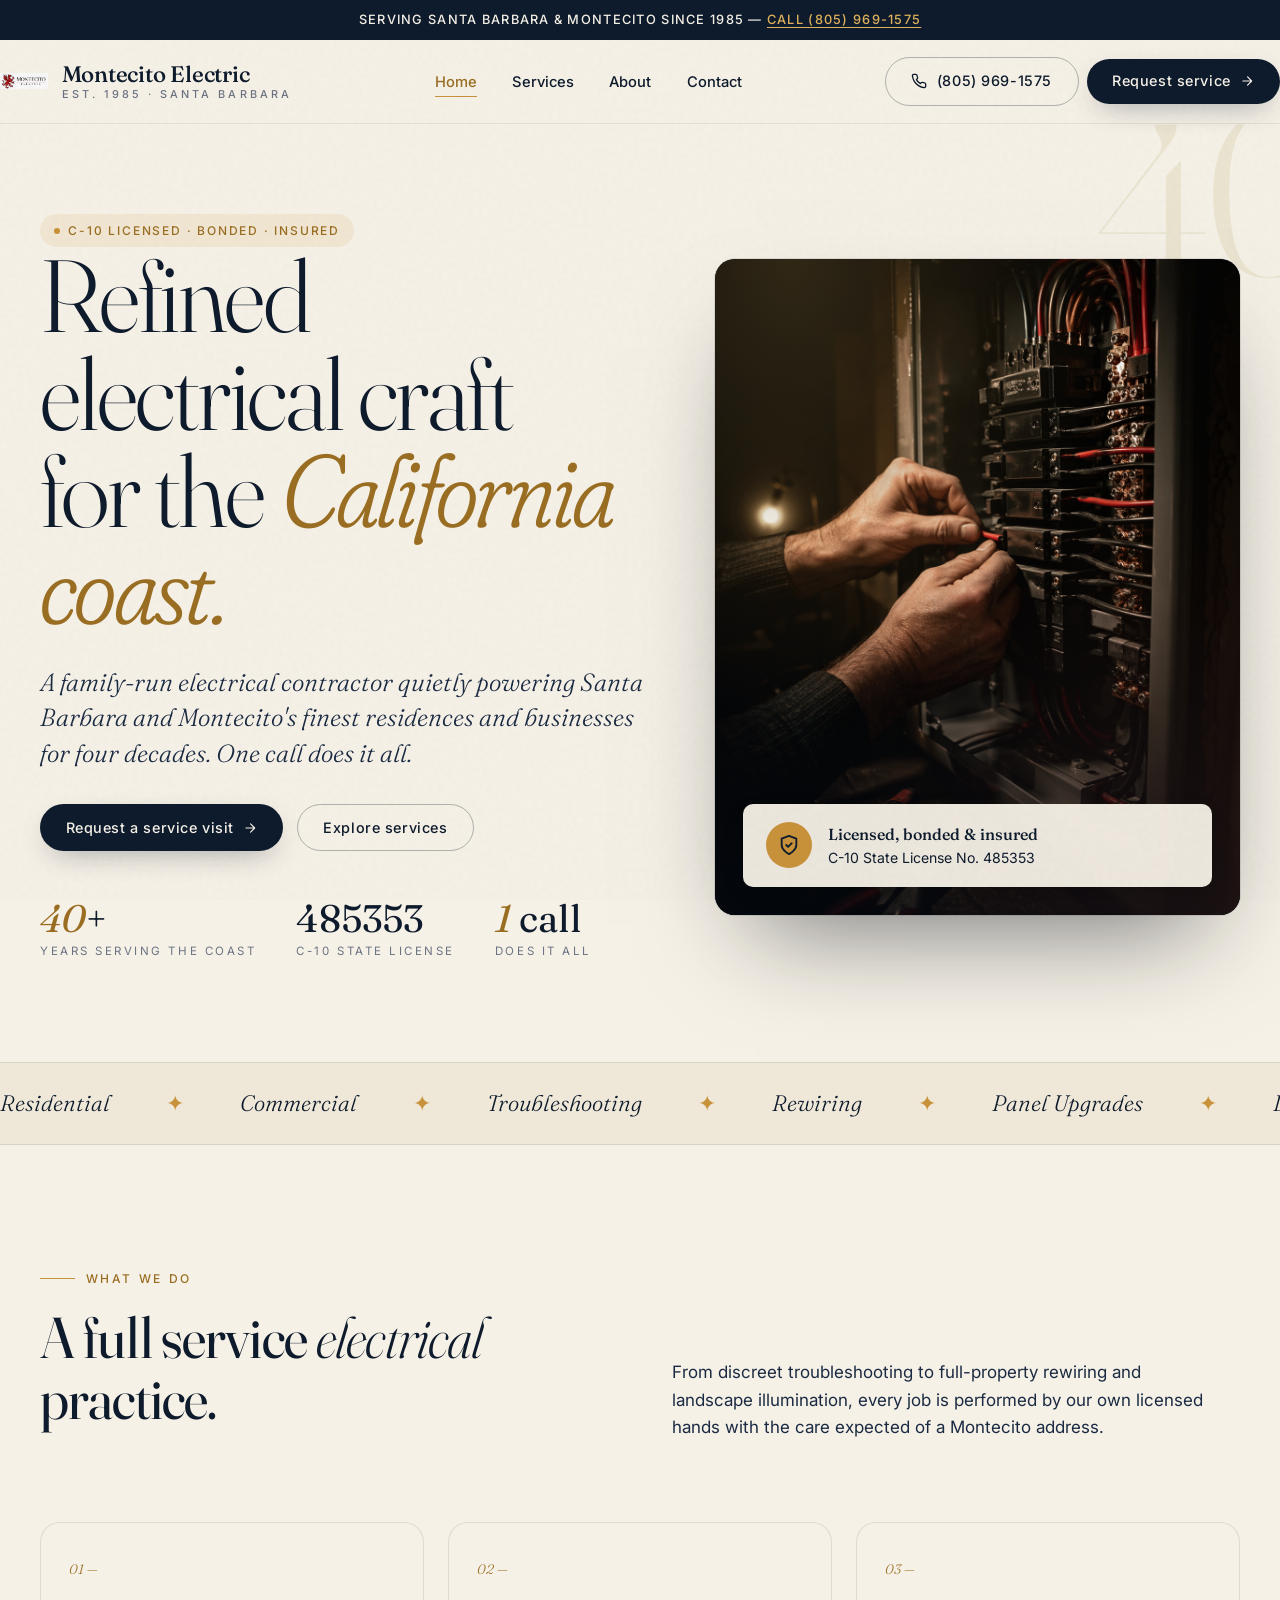
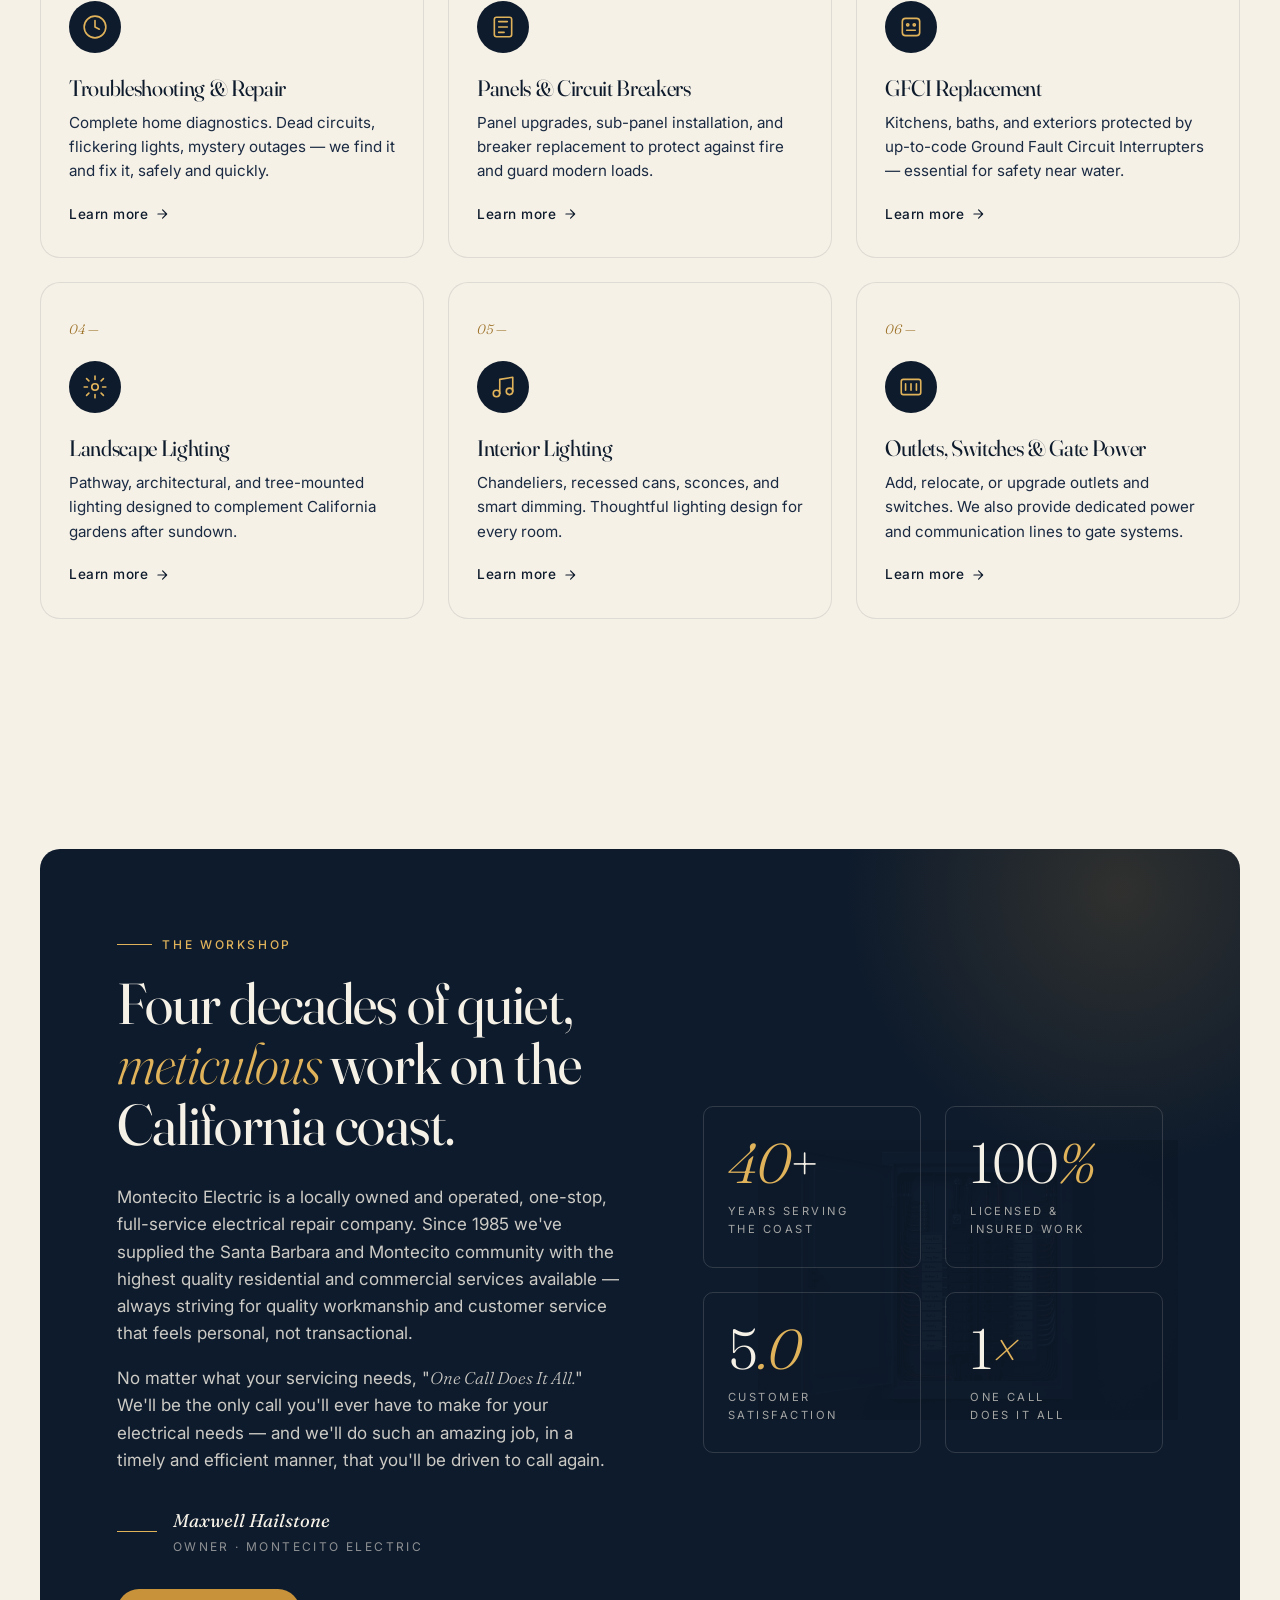
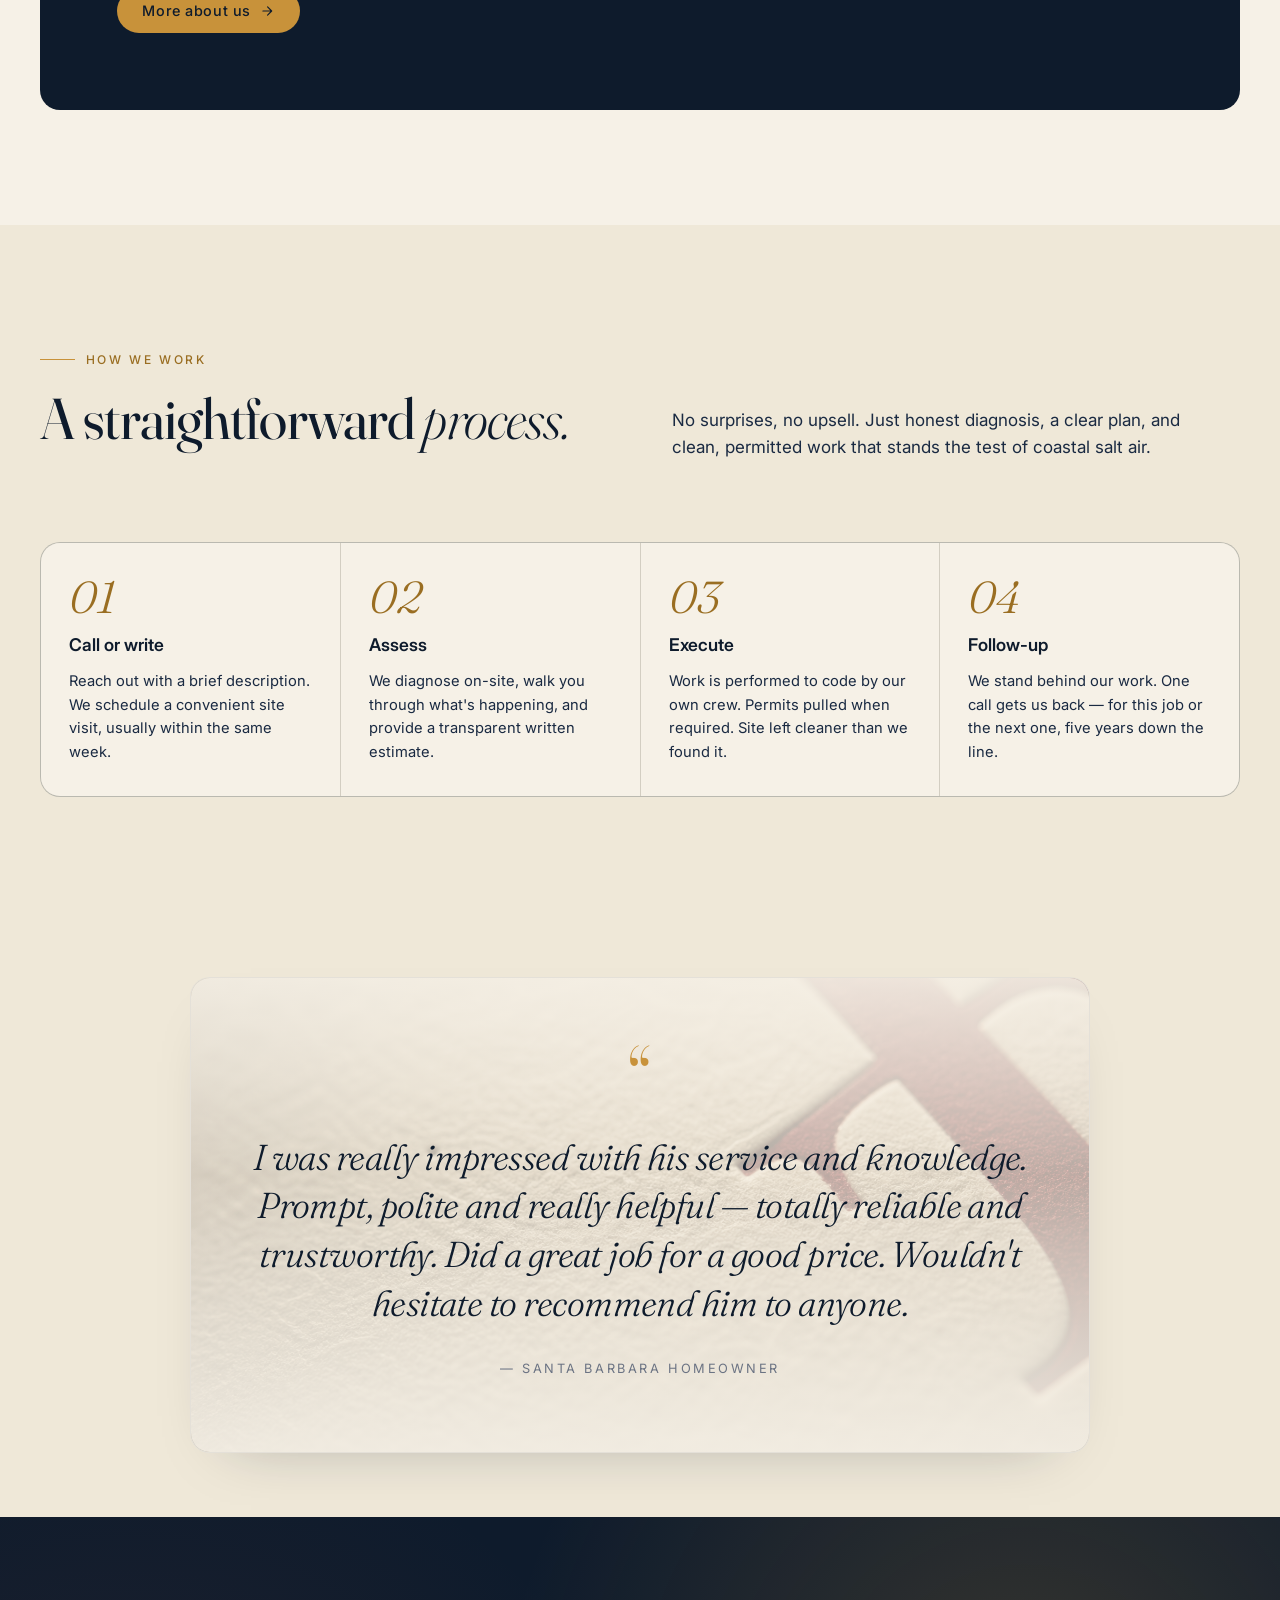
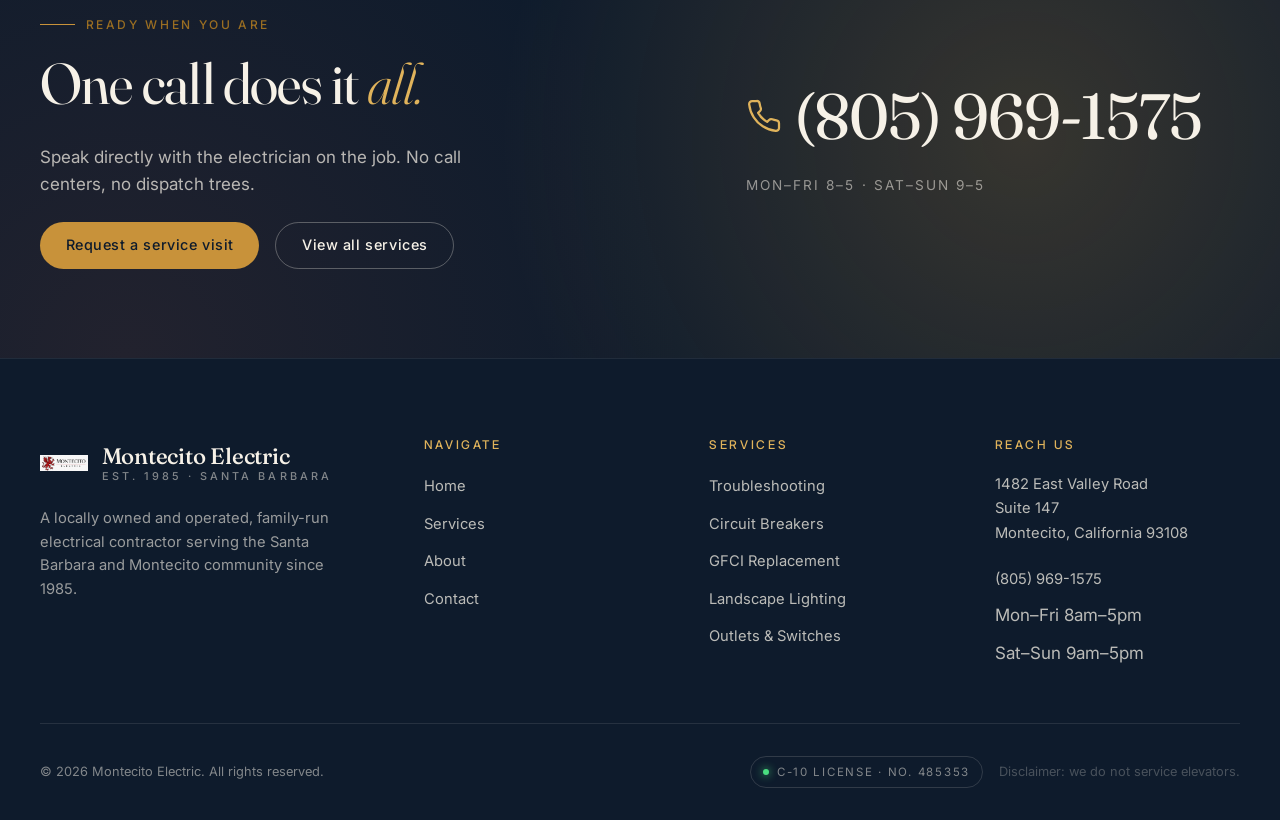
==== index.html @ 4dc49fbf "Update logo display and standardize brand text across all pages Remove circular background from logo" ====
<!DOCTYPE html>
<html lang="en">
<head>
<meta charset="UTF-8" />
<meta name="viewport" content="width=device-width, initial-scale=1.0" />
<title>Montecito Electric — Licensed Electrical Contractor · Santa Barbara & Montecito</title>
<meta name="description" content="Family-owned, licensed electrical contractor serving Santa Barbara and Montecito since 1985. Residential, commercial, and landscape electrical services. C-10 License #485353." />
<meta name="theme-color" content="#0E1B2C" />
<link rel="preconnect" href="https://fonts.googleapis.com" />
<link rel="preconnect" href="https://fonts.gstatic.com" crossorigin />
<link rel="preload" as="image" href="assets/images/panel-breaker-electrical-work.png" />
<link rel="stylesheet" href="assets/css/styles.css" />
<link rel="icon" type="image/png" href="assets/images/montecito-electric-logo.png" />
<link rel="icon" type="image/svg+xml" href="data:image/svg+xml,%3Csvg xmlns='http://www.w3.org/2000/svg' viewBox='0 0 64 64'%3E%3Crect width='64' height='64' rx='14' fill='%230E1B2C'/%3E%3Cpath d='M35 14 L20 36 H30 L28 50 L44 28 H34 Z' fill='%23E0B35B'/%3E%3C/svg%3E" />
</head>
<body>

<!-- Announcement strip -->
<div class="announce">
  Serving Santa Barbara & Montecito since 1985 — <a href="tel:8059691575">Call (805) 969-1575</a>
</div>

<!-- Header -->
<header class="site-header">
  <div class="container nav-inner">
    <a href="index.html" class="brand" aria-label="Montecito Electric — Home">
      <span class="brand-mark" aria-hidden="true">
        <img class="brand-logo" src="assets/images/montecito-electric-logo.png" width="48" height="48" alt="Montecito Electric dragon logo" decoding="async" />
      </span>
      <span class="brand-text">
        <span class="brand-name">Montecito Electric</span>
        <span class="brand-sub">Est. 1985 · Santa Barbara</span>
      </span>
    </a>

    <nav aria-label="Primary">
      <ul class="nav-links">
        <li><a href="index.html" class="active">Home</a></li>
        <li><a href="services.html">Services</a></li>
        <li><a href="about.html">About</a></li>
        <li><a href="contact.html">Contact</a></li>
      </ul>
    </nav>

    <div class="nav-cta">
      <a class="btn btn-ghost" href="tel:8059691575">
        <svg width="16" height="16" viewBox="0 0 24 24" fill="none" stroke="currentColor" stroke-width="2" stroke-linecap="round" stroke-linejoin="round"><path d="M22 16.92v3a2 2 0 0 1-2.18 2 19.79 19.79 0 0 1-8.63-3.07 19.5 19.5 0 0 1-6-6 19.79 19.79 0 0 1-3.07-8.67A2 2 0 0 1 4.11 2h3a2 2 0 0 1 2 1.72 12.84 12.84 0 0 0 .7 2.81 2 2 0 0 1-.45 2.11L8.09 9.91a16 16 0 0 0 6 6l1.27-1.27a2 2 0 0 1 2.11-.45 12.84 12.84 0 0 0 2.81.7A2 2 0 0 1 22 16.92z"/></svg>
        (805) 969-1575
      </a>
      <a class="btn btn-primary" href="contact.html">
        Request service
        <svg class="btn-arrow" width="14" height="14" viewBox="0 0 24 24" fill="none" stroke="currentColor" stroke-width="2" stroke-linecap="round" stroke-linejoin="round"><path d="M5 12h14M13 5l7 7-7 7"/></svg>
      </a>
      <button class="nav-toggle" aria-label="Open menu" aria-expanded="false">
        <svg viewBox="0 0 24 24" fill="none" stroke="currentColor" stroke-width="2" stroke-linecap="round" stroke-linejoin="round"><line x1="3" y1="6" x2="21" y2="6"/><line x1="3" y1="12" x2="21" y2="12"/><line x1="3" y1="18" x2="21" y2="18"/></svg>
      </button>
    </div>
  </div>
</header>

<!-- HERO -->
<section class="hero">
  <span class="hero-decor" aria-hidden="true">40</span>
  <div class="container">
    <div class="hero-grid">
      <div>
        <span class="pill">C-10 Licensed · Bonded · Insured</span>
        <h1 class="hero-title">
          <span class="line"><span>Refined</span></span>
          <span class="line"><span>electrical craft</span></span>
          <span class="line"><span>for the <em>California coast.</em></span></span>
        </h1>
        <p class="hero-lead lead">
          A family-run electrical contractor quietly powering Santa Barbara and Montecito's
          finest residences and businesses for four decades. One call does it all.
        </p>
        <div class="hero-cta">
          <a href="contact.html" class="btn btn-primary">
            Request a service visit
            <svg class="btn-arrow" width="14" height="14" viewBox="0 0 24 24" fill="none" stroke="currentColor" stroke-width="2" stroke-linecap="round" stroke-linejoin="round"><path d="M5 12h14M13 5l7 7-7 7"/></svg>
          </a>
          <a href="services.html" class="btn btn-ghost">Explore services</a>
        </div>
        <div class="hero-meta">
          <div class="hero-meta-item">
            <span class="hero-meta-num"><em>40</em>+</span>
            <span class="hero-meta-label">Years serving the coast</span>
          </div>
          <div class="hero-meta-item">
            <span class="hero-meta-num">485353</span>
            <span class="hero-meta-label">C-10 State License</span>
          </div>
          <div class="hero-meta-item">
            <span class="hero-meta-num"><em>1</em> call</span>
            <span class="hero-meta-label">Does it all</span>
          </div>
        </div>
      </div>

      <div class="hero-visual" aria-hidden="true">
        <img
          class="hero-photo"
          src="assets/images/panel-breaker-electrical-work.png"
          alt=""
          width="1122"
          height="1402"
          decoding="async"
          fetchpriority="high"
        />

        <div class="hero-badge">
          <span class="hero-badge-icon">
            <svg viewBox="0 0 24 24" fill="none" stroke="currentColor" stroke-width="2" stroke-linecap="round" stroke-linejoin="round"><path d="M12 22s8-4 8-10V5l-8-3-8 3v7c0 6 8 10 8 10z"/><path d="m9 12 2 2 4-4"/></svg>
          </span>
          <span class="hero-badge-text">
            <strong>Licensed, bonded & insured</strong>
            C-10 State License No. 485353
          </span>
        </div>
      </div>
    </div>
  </div>
</section>

<!-- Marquee -->
<div class="marquee" aria-hidden="true">
  <div class="marquee-track">
    <span class="marquee-item">Residential</span>
    <span class="marquee-item">Commercial</span>
    <span class="marquee-item">Troubleshooting</span>
    <span class="marquee-item">Rewiring</span>
    <span class="marquee-item">Panel Upgrades</span>
    <span class="marquee-item">Landscape Lighting</span>
    <span class="marquee-item">EV Chargers</span>
    <span class="marquee-item">Gate Power</span>
    <!-- duplicate for seamless loop -->
    <span class="marquee-item">Residential</span>
    <span class="marquee-item">Commercial</span>
    <span class="marquee-item">Troubleshooting</span>
    <span class="marquee-item">Rewiring</span>
    <span class="marquee-item">Panel Upgrades</span>
    <span class="marquee-item">Landscape Lighting</span>
    <span class="marquee-item">EV Chargers</span>
    <span class="marquee-item">Gate Power</span>
  </div>
</div>

<!-- Services -->
<section id="services">
  <div class="container">
    <div class="section-head reveal">
      <div>
        <span class="eyebrow">What we do</span>
        <h2>A full service <em class="italic-serif">electrical</em> practice.</h2>
      </div>
      <p>From discreet troubleshooting to full-property rewiring and landscape illumination,
      every job is performed by our own licensed hands with the care expected of a Montecito address.</p>
    </div>

    <div class="services-grid">

      <article class="service-card reveal">
        <span class="service-num">01 —</span>
        <span class="service-icon">
          <svg viewBox="0 0 24 24" fill="none" stroke="currentColor" stroke-width="1.5" stroke-linecap="round" stroke-linejoin="round"><circle cx="12" cy="12" r="10"/><path d="M12 6v6l4 2"/></svg>
        </span>
        <h3>Troubleshooting & Repair</h3>
        <p>Complete home diagnostics. Dead circuits, flickering lights, mystery outages — we find it and fix it, safely and quickly.</p>
        <a href="services.html#troubleshooting" class="service-link">
          Learn more
          <svg viewBox="0 0 24 24" fill="none" stroke="currentColor" stroke-width="2" stroke-linecap="round" stroke-linejoin="round"><path d="M5 12h14M13 5l7 7-7 7"/></svg>
        </a>
      </article>

      <article class="service-card reveal">
        <span class="service-num">02 —</span>
        <span class="service-icon">
          <svg viewBox="0 0 24 24" fill="none" stroke="currentColor" stroke-width="1.5" stroke-linecap="round" stroke-linejoin="round"><rect x="4" y="3" width="16" height="18" rx="2"/><path d="M8 7h8M8 12h8M8 17h5"/></svg>
        </span>
        <h3>Panels & Circuit Breakers</h3>
        <p>Panel upgrades, sub-panel installation, and breaker replacement to protect against fire and guard modern loads.</p>
        <a href="services.html#breakers" class="service-link">
          Learn more
          <svg viewBox="0 0 24 24" fill="none" stroke="currentColor" stroke-width="2" stroke-linecap="round" stroke-linejoin="round"><path d="M5 12h14M13 5l7 7-7 7"/></svg>
        </a>
      </article>

      <article class="service-card reveal">
        <span class="service-num">03 —</span>
        <span class="service-icon">
          <svg viewBox="0 0 24 24" fill="none" stroke="currentColor" stroke-width="1.5" stroke-linecap="round" stroke-linejoin="round"><rect x="4" y="4" width="16" height="16" rx="3"/><circle cx="9" cy="10" r="1"/><circle cx="15" cy="10" r="1"/><path d="M8 15h8"/></svg>
        </span>
        <h3>GFCI Replacement</h3>
        <p>Kitchens, baths, and exteriors protected by up-to-code Ground Fault Circuit Interrupters — essential for safety near water.</p>
        <a href="services.html#gfci" class="service-link">
          Learn more
          <svg viewBox="0 0 24 24" fill="none" stroke="currentColor" stroke-width="2" stroke-linecap="round" stroke-linejoin="round"><path d="M5 12h14M13 5l7 7-7 7"/></svg>
        </a>
      </article>

      <article class="service-card reveal">
        <span class="service-num">04 —</span>
        <span class="service-icon">
          <svg viewBox="0 0 24 24" fill="none" stroke="currentColor" stroke-width="1.5" stroke-linecap="round" stroke-linejoin="round"><circle cx="12" cy="12" r="3"/><path d="M12 2v3M12 19v3M4.22 4.22l2.12 2.12M17.66 17.66l2.12 2.12M2 12h3M19 12h3M4.22 19.78l2.12-2.12M17.66 6.34l2.12-2.12"/></svg>
        </span>
        <h3>Landscape Lighting</h3>
        <p>Pathway, architectural, and tree-mounted lighting designed to complement California gardens after sundown.</p>
        <a href="services.html#landscape" class="service-link">
          Learn more
          <svg viewBox="0 0 24 24" fill="none" stroke="currentColor" stroke-width="2" stroke-linecap="round" stroke-linejoin="round"><path d="M5 12h14M13 5l7 7-7 7"/></svg>
        </a>
      </article>

      <article class="service-card reveal">
        <span class="service-num">05 —</span>
        <span class="service-icon">
          <svg viewBox="0 0 24 24" fill="none" stroke="currentColor" stroke-width="1.5" stroke-linecap="round" stroke-linejoin="round"><path d="M9 18V5l12-2v13"/><circle cx="6" cy="18" r="3"/><circle cx="18" cy="16" r="3"/></svg>
        </span>
        <h3>Interior Lighting</h3>
        <p>Chandeliers, recessed cans, sconces, and smart dimming. Thoughtful lighting design for every room.</p>
        <a href="services.html#interior" class="service-link">
          Learn more
          <svg viewBox="0 0 24 24" fill="none" stroke="currentColor" stroke-width="2" stroke-linecap="round" stroke-linejoin="round"><path d="M5 12h14M13 5l7 7-7 7"/></svg>
        </a>
      </article>

      <article class="service-card reveal">
        <span class="service-num">06 —</span>
        <span class="service-icon">
          <svg viewBox="0 0 24 24" fill="none" stroke="currentColor" stroke-width="1.5" stroke-linecap="round" stroke-linejoin="round"><rect x="3" y="5" width="18" height="14" rx="2"/><path d="M7 9v6M12 9v6M17 9v6"/></svg>
        </span>
        <h3>Outlets, Switches & Gate Power</h3>
        <p>Add, relocate, or upgrade outlets and switches. We also provide dedicated power and communication lines to gate systems.</p>
        <a href="services.html#outlets" class="service-link">
          Learn more
          <svg viewBox="0 0 24 24" fill="none" stroke="currentColor" stroke-width="2" stroke-linecap="round" stroke-linejoin="round"><path d="M5 12h14M13 5l7 7-7 7"/></svg>
        </a>
      </article>

    </div>
  </div>
</section>

<!-- About / stats panel -->
<section>
  <div class="container">
    <div class="panel-dark panel-dark--craft reveal">
      <div class="about-grid">
        <div class="about-text">
          <span class="eyebrow">The workshop</span>
          <h2>Four decades of quiet, <em class="italic-serif">meticulous</em> work on the California coast.</h2>
          <p>
            Montecito Electric is a locally owned and operated, one-stop, full-service electrical
            repair company. Since 1985 we've supplied the Santa Barbara and Montecito community with
            the highest quality residential and commercial services available — always striving for
            quality workmanship and customer service that feels personal, not transactional.
          </p>
          <p>
            No matter what your servicing needs, "<em class="italic-serif">One Call Does It All.</em>"
            We'll be the only call you'll ever have to make for your electrical needs — and we'll do
            such an amazing job, in a timely and efficient manner, that you'll be driven to call again.
          </p>
          <div class="signature">
            <span class="signature-line"></span>
            <div>
              <div class="signature-name">Maxwell Hailstone</div>
              <div class="signature-title">Owner · Montecito Electric</div>
            </div>
          </div>
          <div style="margin-top:2rem">
            <a href="about.html" class="btn btn-amber">
              More about us
              <svg class="btn-arrow" width="14" height="14" viewBox="0 0 24 24" fill="none" stroke="currentColor" stroke-width="2" stroke-linecap="round" stroke-linejoin="round"><path d="M5 12h14M13 5l7 7-7 7"/></svg>
            </a>
          </div>
        </div>

        <div class="stats">
          <div class="stat">
            <div class="stat-num"><em>40</em>+</div>
            <div class="stat-label">Years serving<br/>the coast</div>
          </div>
          <div class="stat">
            <div class="stat-num">100<em>%</em></div>
            <div class="stat-label">Licensed &<br/>insured work</div>
          </div>
          <div class="stat">
            <div class="stat-num">5<em>.0</em></div>
            <div class="stat-label">Customer<br/>satisfaction</div>
          </div>
          <div class="stat">
            <div class="stat-num">1<em>×</em></div>
            <div class="stat-label">One call<br/>does it all</div>
          </div>
        </div>
      </div>
    </div>
  </div>
</section>

<!-- Process -->
<section class="process">
  <div class="container">
    <div class="section-head reveal">
      <div>
        <span class="eyebrow">How we work</span>
        <h2>A straightforward <em class="italic-serif">process.</em></h2>
      </div>
      <p>No surprises, no upsell. Just honest diagnosis, a clear plan, and clean, permitted work that stands the test of coastal salt air.</p>
    </div>

    <div class="process-list reveal">
      <div class="process-item">
        <span class="process-step">01</span>
        <h4>Call or write</h4>
        <p>Reach out with a brief description. We schedule a convenient site visit, usually within the same week.</p>
      </div>
      <div class="process-item">
        <span class="process-step">02</span>
        <h4>Assess</h4>
        <p>We diagnose on-site, walk you through what's happening, and provide a transparent written estimate.</p>
      </div>
      <div class="process-item">
        <span class="process-step">03</span>
        <h4>Execute</h4>
        <p>Work is performed to code by our own crew. Permits pulled when required. Site left cleaner than we found it.</p>
      </div>
      <div class="process-item">
        <span class="process-step">04</span>
        <h4>Follow-up</h4>
        <p>We stand behind our work. One call gets us back — for this job or the next one, five years down the line.</p>
      </div>
    </div>
  </div>
</section>

<!-- Testimonial -->
<section class="testimonial-band">
  <div class="container">
    <div class="testimonial testimonial--textured reveal">
      <div class="quote-mark">&ldquo;</div>
      <blockquote>
        I was really impressed with his service and knowledge. Prompt, polite and really helpful — totally
        reliable and trustworthy. Did a great job for a good price. Wouldn't hesitate to recommend him to anyone.
      </blockquote>
      <div class="testimonial-author">— Santa Barbara Homeowner</div>
    </div>
  </div>
</section>

<!-- CTA banner -->
<section class="cta-banner">
  <div class="container">
    <div class="cta-inner">
      <div>
        <span class="eyebrow">Ready when you are</span>
        <h2>One call does it <em class="italic-serif">all.</em></h2>
        <p style="color:rgba(246,241,231,0.72); max-width:40ch; margin-top:1rem">
          Speak directly with the electrician on the job. No call centers, no dispatch trees.
        </p>
        <div class="cta-actions">
          <a href="contact.html" class="btn btn-amber">Request a service visit</a>
          <a href="services.html" class="btn btn-ghost">View all services</a>
        </div>
      </div>
      <div>
        <a href="tel:8059691575" class="cta-phone">
          <svg viewBox="0 0 24 24" fill="none" stroke="currentColor" stroke-width="1.5" stroke-linecap="round" stroke-linejoin="round"><path d="M22 16.92v3a2 2 0 0 1-2.18 2 19.79 19.79 0 0 1-8.63-3.07 19.5 19.5 0 0 1-6-6 19.79 19.79 0 0 1-3.07-8.67A2 2 0 0 1 4.11 2h3a2 2 0 0 1 2 1.72 12.84 12.84 0 0 0 .7 2.81 2 2 0 0 1-.45 2.11L8.09 9.91a16 16 0 0 0 6 6l1.27-1.27a2 2 0 0 1 2.11-.45 12.84 12.84 0 0 0 2.81.7A2 2 0 0 1 22 16.92z"/></svg>
          (805) 969-1575
        </a>
        <p style="color:rgba(246,241,231,0.55); font-size:.85rem; margin-top:.5rem; letter-spacing:.15em; text-transform:uppercase">
          Mon–Fri 8–5 · Sat–Sun 9–5
        </p>
      </div>
    </div>
  </div>
</section>

<!-- Footer -->
<footer class="site-footer">
  <div class="container">
    <div class="footer-grid">
      <div class="footer-brand">
        <a href="index.html" class="brand" aria-label="Montecito Electric">
          <span class="brand-mark" aria-hidden="true">
            <img class="brand-logo" src="assets/images/montecito-electric-logo.png" width="48" height="48" alt="Montecito Electric dragon logo" decoding="async" />
          </span>
          <span class="brand-text">
            <span class="brand-name">Montecito Electric</span>
            <span class="brand-sub">Est. 1985 · Santa Barbara</span>
          </span>
        </a>
        <p>A locally owned and operated, family-run electrical contractor serving the Santa Barbara and Montecito community since 1985.</p>
      </div>

      <div class="footer-col">
        <h4>Navigate</h4>
        <ul>
          <li><a href="index.html">Home</a></li>
          <li><a href="services.html">Services</a></li>
          <li><a href="about.html">About</a></li>
          <li><a href="contact.html">Contact</a></li>
        </ul>
      </div>

      <div class="footer-col">
        <h4>Services</h4>
        <ul>
          <li><a href="services.html#troubleshooting">Troubleshooting</a></li>
          <li><a href="services.html#breakers">Circuit Breakers</a></li>
          <li><a href="services.html#gfci">GFCI Replacement</a></li>
          <li><a href="services.html#landscape">Landscape Lighting</a></li>
          <li><a href="services.html#outlets">Outlets & Switches</a></li>
        </ul>
      </div>

      <div class="footer-col">
        <h4>Reach us</h4>
        <address>
          1482 East Valley Road<br/>
          Suite 147<br/>
          Montecito, California 93108
        </address>
        <ul style="margin-top:1.25rem">
          <li><a href="tel:8059691575">(805) 969-1575</a></li>
          <li>Mon–Fri 8am–5pm</li>
          <li>Sat–Sun 9am–5pm</li>
        </ul>
      </div>
    </div>

    <div class="footer-bottom">
      <div>© <span data-year>2026</span> Montecito Electric. All rights reserved.</div>
      <div style="display:flex; gap:1rem; align-items:center; flex-wrap:wrap">
        <span class="license-tag">C-10 License · No. 485353</span>
        <span style="opacity:.5">Disclaimer: we do not service elevators.</span>
      </div>
    </div>
  </div>
</footer>

<script src="assets/js/main.js" defer></script>
</body>
</html>
---- assets/css/styles.css ----
/* =========================================================
   MONTECITO ELECTRIC — Design System
   Aesthetic: Coastal California editorial. Deep navy,
   golden-hour amber, ivory. Serif display + refined sans.
   ========================================================= */

/* ---------- Fonts (self-hosted via Google Fonts CDN) ---------- */
@import url('https://fonts.googleapis.com/css2?family=Fraunces:ital,opsz,wght@0,9..144,300;0,9..144,400;0,9..144,500;0,9..144,600;0,9..144,700;1,9..144,400&family=Inter:wght@300;400;500;600;700&display=swap');

/* ---------- Design tokens ---------- */
:root {
  /* Palette */
  --ink:        #0E1B2C;       /* deep navy, primary text/background */
  --ink-soft:   #1a2a42;
  --ink-line:   #223352;
  --ivory:      #F6F1E7;       /* warm off-white */
  --ivory-soft: #EFE8D8;
  --bone:       #E7DFC9;
  --amber:      #C8923A;       /* golden-hour accent */
  --amber-lite: #E0B35B;
  --amber-deep: #9A6E22;
  --terracotta: #B4553C;
  --sage:       #6B7A5A;
  --muted:      #6B7383;

  /* Typography */
  --font-display: 'Fraunces', 'Times New Roman', Georgia, serif;
  --font-body:    'Inter', -apple-system, BlinkMacSystemFont, 'Segoe UI', sans-serif;

  /* Spatial */
  --container: 1280px;
  --gutter: clamp(1.25rem, 4vw, 2.5rem);
  --radius-sm: 4px;
  --radius:    10px;
  --radius-lg: 20px;

  /* Motion */
  --ease: cubic-bezier(.2, .7, .2, 1);
}

* { box-sizing: border-box; }

html {
  scroll-behavior: smooth;
  -webkit-text-size-adjust: 100%;
}

body {
  margin: 0;
  font-family: var(--font-body);
  font-weight: 400;
  font-size: 17px;
  line-height: 1.6;
  color: var(--ink);
  background: var(--ivory);
  -webkit-font-smoothing: antialiased;
  -moz-osx-font-smoothing: grayscale;
  overflow-x: hidden;
}

/* Subtle paper grain on whole page */
body::before {
  content: "";
  position: fixed;
  inset: 0;
  pointer-events: none;
  z-index: 1000;
  opacity: .22;
  mix-blend-mode: multiply;
  background-image: url("data:image/svg+xml;utf8,<svg viewBox='0 0 200 200' xmlns='http://www.w3.org/2000/svg'><filter id='n'><feTurbulence type='fractalNoise' baseFrequency='0.9' numOctaves='2' stitchTiles='stitch'/><feColorMatrix values='0 0 0 0 0.05  0 0 0 0 0.05  0 0 0 0 0.1  0 0 0 0.08 0'/></filter><rect width='200' height='200' filter='url(%23n)'/></svg>");
}

img { max-width: 100%; height: auto; display: block; }
a { color: inherit; text-decoration: none; }
button { font: inherit; cursor: pointer; border: 0; background: none; color: inherit; }

/* ---------- Typography ---------- */
h1, h2, h3, h4 {
  font-family: var(--font-display);
  font-weight: 400;
  letter-spacing: -0.015em;
  line-height: 1.05;
  margin: 0 0 .5em;
  font-variation-settings: "opsz" 120;
}

h1 { font-size: clamp(2.75rem, 7vw, 6rem); font-weight: 300; }
h2 { font-size: clamp(2rem, 4.5vw, 3.75rem); }
h3 { font-size: clamp(1.35rem, 2.4vw, 1.85rem); }
h4 { font-size: 1.15rem; font-family: var(--font-body); font-weight: 600; letter-spacing: 0; }

p { margin: 0 0 1em; }

.eyebrow {
  font-family: var(--font-body);
  font-size: .75rem;
  text-transform: uppercase;
  letter-spacing: .22em;
  font-weight: 500;
  color: var(--amber-deep);
  margin-bottom: 1.25rem;
  display: inline-flex;
  align-items: center;
  gap: .65rem;
}
.eyebrow::before {
  content: "";
  width: 2.2rem;
  height: 1px;
  background: var(--amber);
  display: inline-block;
}
.lead {
  font-family: var(--font-display);
  font-size: clamp(1.2rem, 2vw, 1.55rem);
  font-weight: 300;
  font-style: italic;
  line-height: 1.45;
  color: var(--ink-soft);
  max-width: 42ch;
}

.italic-serif { font-family: var(--font-display); font-style: italic; font-weight: 300; }

/* ---------- Layout ---------- */
.container {
  width: 100%;
  max-width: var(--container);
  margin: 0 auto;
  padding: 0 var(--gutter);
}

section { padding: clamp(5rem, 9vw, 8.5rem) 0; position: relative; }

/* ---------- Announcement bar ---------- */
.announce {
  background: var(--ink);
  color: var(--ivory);
  font-size: .8rem;
  letter-spacing: .1em;
  text-transform: uppercase;
  text-align: center;
  padding: .6rem 1rem;
  font-weight: 500;
}
.announce a {
  color: var(--amber-lite);
  text-decoration: underline;
  text-underline-offset: 3px;
  text-decoration-thickness: 1px;
}

/* ---------- Header / Nav ---------- */
.site-header {
  position: sticky;
  top: 0;
  z-index: 100;
  background: rgba(246, 241, 231, 0.82);
  backdrop-filter: saturate(140%) blur(14px);
  -webkit-backdrop-filter: saturate(140%) blur(14px);
  border-bottom: 1px solid rgba(14, 27, 44, 0.08);
}
.nav-inner {
  display: flex;
  align-items: center;
  justify-content: space-between;
  gap: 2rem;
  padding: 1.1rem 0;
}
.brand {
  display: flex;
  align-items: center;
  gap: .85rem;
  text-decoration: none;
}
.brand-mark {
  width: 48px; height: 48px;
  flex: 0 0 auto;
  display: grid; place-items: center;
}
.brand-mark .brand-logo {
  width: 48px;
  height: 48px;
  object-fit: contain;
  display: block;
}
.brand-text {
  display: flex; flex-direction: column; line-height: 1;
}
.brand-name {
  font-family: var(--font-display);
  font-size: 1.4rem;
  font-weight: 500;
  letter-spacing: -0.01em;
  color: var(--ink);
}
.brand-sub {
  font-size: .68rem;
  letter-spacing: .28em;
  text-transform: uppercase;
  color: var(--muted);
  margin-top: 4px;
  font-weight: 500;
}

.nav-links {
  display: flex;
  gap: 2.2rem;
  list-style: none;
  margin: 0; padding: 0;
}
.nav-links a {
  font-size: .92rem;
  font-weight: 500;
  color: var(--ink);
  position: relative;
  padding: .25rem 0;
  transition: color .25s var(--ease);
}
.nav-links a::after {
  content: "";
  position: absolute;
  left: 0; bottom: -2px;
  height: 1px; width: 0;
  background: var(--amber);
  transition: width .35s var(--ease);
}
.nav-links a:hover::after,
.nav-links a.active::after { width: 100%; }
.nav-links a.active { color: var(--amber-deep); }

.nav-cta {
  display: inline-flex;
  align-items: center;
  gap: .5rem;
}

/* Mobile toggle */
.nav-toggle {
  display: none;
  width: 42px; height: 42px;
  border-radius: 50%;
  background: var(--ink);
  color: var(--ivory);
  align-items: center;
  justify-content: center;
}
.nav-toggle svg { width: 20px; height: 20px; }

/* ---------- Buttons ---------- */
.btn {
  display: inline-flex;
  align-items: center;
  gap: .6rem;
  padding: .95rem 1.6rem;
  border-radius: 999px;
  font-size: .9rem;
  font-weight: 500;
  letter-spacing: .04em;
  transition: transform .3s var(--ease), background .3s var(--ease), color .3s var(--ease), box-shadow .3s var(--ease);
  white-space: nowrap;
  line-height: 1;
}
.btn-primary {
  background: var(--ink);
  color: var(--ivory);
  box-shadow: 0 10px 30px -12px rgba(14, 27, 44, 0.45);
}
.btn-primary:hover {
  background: var(--amber-deep);
  color: var(--ivory);
  transform: translateY(-2px);
}
.btn-ghost {
  background: transparent;
  color: var(--ink);
  border: 1px solid rgba(14, 27, 44, 0.3);
}
.btn-ghost:hover {
  background: var(--ink);
  color: var(--ivory);
  border-color: var(--ink);
}
.btn-amber {
  background: var(--amber);
  color: var(--ink);
}
.btn-amber:hover { background: var(--amber-lite); transform: translateY(-2px); }

.btn-arrow { transition: transform .3s var(--ease); }
.btn:hover .btn-arrow { transform: translateX(4px); }

/* ---------- HERO ---------- */
.hero {
  position: relative;
  padding: clamp(4rem, 7vw, 7rem) 0 clamp(4rem, 8vw, 7rem);
  overflow: hidden;
}
.hero-grid {
  display: grid;
  grid-template-columns: 1fr;
  gap: 3rem;
  align-items: center;
}
@media (min-width: 900px) {
  .hero-grid { grid-template-columns: 1.15fr 1fr; gap: 4.5rem; }
}

.hero-title {
  font-size: clamp(3rem, 8vw, 6.5rem);
  line-height: .95;
  font-weight: 300;
  margin-bottom: 1.75rem;
  letter-spacing: -0.025em;
}
.hero-title .line {
  display: block;
  overflow: hidden;
}
.hero-title .line > span {
  display: inline-block;
  animation: riseUp 1s var(--ease) both;
}
.hero-title .line:nth-child(2) > span { animation-delay: .12s; }
.hero-title .line:nth-child(3) > span { animation-delay: .24s; }
.hero-title em {
  font-style: italic;
  font-weight: 300;
  color: var(--amber-deep);
  font-variation-settings: "opsz" 144, "SOFT" 100;
}

@keyframes riseUp {
  from { opacity: 0; transform: translateY(60%); }
  to   { opacity: 1; transform: translateY(0); }
}
@keyframes fadeUp {
  from { opacity: 0; transform: translateY(20px); }
  to   { opacity: 1; transform: translateY(0); }
}

.hero-lead {
  max-width: 46ch;
  margin-bottom: 2rem;
  animation: fadeUp .9s var(--ease) .45s both;
}
.hero-cta {
  display: flex; gap: .85rem; flex-wrap: wrap;
  animation: fadeUp .9s var(--ease) .6s both;
}
.hero-meta {
  margin-top: 3rem;
  display: flex;
  gap: 2.5rem;
  flex-wrap: wrap;
  animation: fadeUp .9s var(--ease) .75s both;
}
.hero-meta-item {
  display: flex; flex-direction: column; gap: .25rem;
}
.hero-meta-num {
  font-family: var(--font-display);
  font-size: 2.4rem;
  font-weight: 400;
  color: var(--ink);
  line-height: 1;
}
.hero-meta-num em { font-style: italic; color: var(--amber-deep); }
.hero-meta-label {
  font-size: .72rem;
  letter-spacing: .22em;
  text-transform: uppercase;
  color: var(--muted);
}

/* Hero visual — editorial photography + warm overlay */
.hero-visual {
  position: relative;
  aspect-ratio: 4/5;
  border-radius: var(--radius-lg);
  overflow: hidden;
  background: linear-gradient(160deg, #1a2a42 0%, #0E1B2C 55%, #050c18 100%);
  box-shadow:
    0 50px 100px -40px rgba(5, 12, 24, 0.55),
    0 0 0 1px rgba(14, 27, 44, 0.1);
  animation: fadeUp 1.2s var(--ease) .3s both;
}
.hero-visual::before {
  content: "";
  position: absolute;
  inset: 0;
  z-index: 1;
  background:
    radial-gradient(ellipse at 15% 0%, rgba(224, 179, 91, 0.2), transparent 50%),
    radial-gradient(ellipse at 100% 100%, rgba(180, 85, 60, 0.12), transparent 50%),
    linear-gradient(180deg, transparent 50%, rgba(5, 12, 24, 0.45) 100%);
  pointer-events: none;
}
.hero-photo {
  position: absolute;
  inset: 0;
  width: 100%;
  height: 100%;
  object-fit: cover;
  object-position: center 32%;
  z-index: 0;
}
.hero-badge {
  position: absolute;
  z-index: 2;
  bottom: 1.75rem; left: 1.75rem; right: 1.75rem;
  background: rgba(246, 241, 231, 0.96);
  backdrop-filter: blur(8px);
  border-radius: var(--radius);
  padding: 1.15rem 1.4rem;
  display: flex; align-items: center; gap: 1rem;
  box-shadow: 0 10px 30px -10px rgba(0,0,0,.3);
}
.hero-badge-icon {
  width: 46px; height: 46px;
  flex: 0 0 auto;
  border-radius: 50%;
  background: var(--amber);
  display: grid; place-items: center;
  color: var(--ink);
}
.hero-badge-icon svg { width: 22px; height: 22px; }
.hero-badge-text { font-size: .88rem; line-height: 1.35; }
.hero-badge-text strong {
  display: block;
  font-family: var(--font-display);
  font-size: 1rem;
  font-weight: 500;
  margin-bottom: 2px;
}

/* Decorative floating numbers */
.hero-decor {
  position: absolute;
  top: 0; right: 0;
  font-family: var(--font-display);
  font-size: clamp(8rem, 18vw, 16rem);
  line-height: 1;
  color: var(--bone);
  opacity: .7;
  font-weight: 300;
  letter-spacing: -0.04em;
  pointer-events: none;
  z-index: -1;
  transform: translate(20%, -20%);
}

/* ---------- Marquee strip ---------- */
.marquee {
  border-top: 1px solid rgba(14,27,44,.1);
  border-bottom: 1px solid rgba(14,27,44,.1);
  overflow: hidden;
  padding: 1.4rem 0;
  background: var(--ivory-soft);
}
.marquee-track {
  display: flex;
  gap: 3.5rem;
  animation: scroll 40s linear infinite;
  white-space: nowrap;
  width: max-content;
}
.marquee-item {
  font-family: var(--font-display);
  font-style: italic;
  font-size: 1.4rem;
  font-weight: 300;
  color: var(--ink);
  display: inline-flex;
  align-items: center;
  gap: 3.5rem;
}
.marquee-item::after {
  content: "✦";
  color: var(--amber);
  font-style: normal;
}
@keyframes scroll {
  from { transform: translateX(0); }
  to   { transform: translateX(-50%); }
}

/* ---------- Services ---------- */
.section-head {
  display: grid;
  grid-template-columns: 1fr;
  gap: 2rem;
  margin-bottom: 4rem;
  align-items: end;
}
@media (min-width: 900px) {
  .section-head { grid-template-columns: 1fr 1fr; gap: 4rem; }
}
.section-head h2 { max-width: 16ch; }
.section-head p { max-width: 50ch; color: var(--ink-soft); }

.services-grid {
  display: grid;
  grid-template-columns: 1fr;
  gap: 1.5rem;
}
@media (min-width: 640px) { .services-grid { grid-template-columns: repeat(2, 1fr); } }
@media (min-width: 1000px) { .services-grid { grid-template-columns: repeat(3, 1fr); } }

.service-card {
  position: relative;
  background: var(--ivory);
  border: 1px solid rgba(14, 27, 44, 0.1);
  border-radius: var(--radius-lg);
  padding: 2.25rem 1.75rem 2rem;
  transition: transform .4s var(--ease), box-shadow .4s var(--ease), border-color .4s var(--ease);
  overflow: hidden;
  display: flex;
  flex-direction: column;
  min-height: 320px;
}
.service-card::before {
  content: "";
  position: absolute;
  inset: 0;
  background: linear-gradient(160deg, transparent 50%, rgba(200, 146, 58, 0.08) 100%);
  opacity: 0;
  transition: opacity .4s var(--ease);
}
.service-card:hover {
  transform: translateY(-6px);
  box-shadow: 0 30px 60px -25px rgba(14, 27, 44, 0.25);
  border-color: rgba(200, 146, 58, 0.4);
}
.service-card:hover::before { opacity: 1; }

.service-num {
  font-family: var(--font-display);
  font-size: .85rem;
  font-style: italic;
  font-weight: 300;
  color: var(--amber-deep);
  margin-bottom: 1.25rem;
}
.service-icon {
  width: 52px; height: 52px;
  display: grid; place-items: center;
  border-radius: 50%;
  background: var(--ink);
  color: var(--amber-lite);
  margin-bottom: 1.5rem;
  position: relative;
  z-index: 1;
}
.service-icon svg { width: 26px; height: 26px; }
.service-card h3 {
  font-size: 1.4rem;
  margin-bottom: .65rem;
  position: relative; z-index: 1;
}
.service-card p {
  color: var(--ink-soft);
  font-size: .95rem;
  margin-bottom: 1.25rem;
  position: relative; z-index: 1;
}
.service-link {
  margin-top: auto;
  font-size: .85rem;
  font-weight: 500;
  letter-spacing: .04em;
  color: var(--ink);
  display: inline-flex;
  align-items: center;
  gap: .4rem;
  position: relative; z-index: 1;
}
.service-link svg { transition: transform .3s var(--ease); width: 14px; height: 14px; }
.service-card:hover .service-link svg { transform: translateX(5px); }

/* ---------- About / dark panel ---------- */
.panel-dark {
  background: var(--ink);
  color: var(--ivory);
  border-radius: var(--radius-lg);
  padding: clamp(2.5rem, 6vw, 5rem);
  position: relative;
  overflow: hidden;
}
.panel-dark::before {
  content: "";
  position: absolute;
  top: -30%; right: -15%;
  width: 600px; height: 600px;
  background: radial-gradient(circle, rgba(200, 146, 58, 0.18), transparent 65%);
  pointer-events: none;
}
.panel-dark--craft::after {
  content: "";
  position: absolute;
  inset: 0;
  background: url("../images/best-electrician-in-montecito.png") 92% 50% / min(52vw, 420px) auto no-repeat;
  opacity: 0.16;
  pointer-events: none;
  mix-blend-mode: soft-light;
}
@media (max-width: 899px) {
  .panel-dark--craft::after {
    background-position: 50% 100%;
    background-size: min(92vw, 300px) auto;
    opacity: 0.12;
  }
}
.panel-dark .eyebrow { color: var(--amber-lite); }
.panel-dark .eyebrow::before { background: var(--amber-lite); }
.panel-dark h2 em { color: var(--amber-lite); }

.about-grid {
  display: grid;
  grid-template-columns: 1fr;
  gap: 3rem;
  position: relative;
  z-index: 1;
}
@media (min-width: 900px) {
  .about-grid { grid-template-columns: 1.1fr 1fr; gap: 5rem; align-items: center; }
}
.about-text p { color: rgba(246, 241, 231, 0.82); max-width: 55ch; }
.signature {
  margin-top: 2rem;
  display: flex; align-items: center; gap: 1rem;
}
.signature-line {
  width: 2.5rem; height: 1px; background: var(--amber-lite);
}
.signature-name {
  font-family: var(--font-display);
  font-style: italic;
  font-size: 1.15rem;
  font-weight: 400;
  color: var(--ivory);
}
.signature-title {
  font-size: .75rem;
  letter-spacing: .2em;
  text-transform: uppercase;
  color: rgba(246, 241, 231, 0.55);
  margin-top: 2px;
}

.stats {
  display: grid;
  grid-template-columns: repeat(2, 1fr);
  gap: 1.5rem;
}
.stat {
  border: 1px solid rgba(246, 241, 231, 0.15);
  border-radius: var(--radius);
  padding: 1.75rem 1.5rem;
  transition: border-color .3s var(--ease), background .3s var(--ease);
}
.stat:hover { border-color: var(--amber-lite); background: rgba(200, 146, 58, 0.05); }
.stat-num {
  font-family: var(--font-display);
  font-size: clamp(2.5rem, 5vw, 3.5rem);
  font-weight: 300;
  line-height: 1;
  color: var(--ivory);
  letter-spacing: -0.02em;
}
.stat-num em { font-style: italic; color: var(--amber-lite); }
.stat-label {
  font-size: .7rem;
  letter-spacing: .22em;
  text-transform: uppercase;
  color: rgba(246, 241, 231, 0.65);
  margin-top: .75rem;
}

/* ---------- Process ---------- */
.process {
  background: var(--ivory-soft);
}
.process-list {
  display: grid;
  grid-template-columns: 1fr;
  gap: 1px;
  background: rgba(14, 27, 44, 0.12);
  border: 1px solid rgba(14, 27, 44, 0.12);
  border-radius: var(--radius-lg);
  overflow: hidden;
}
@media (min-width: 900px) {
  .process-list { grid-template-columns: repeat(4, 1fr); }
}
.process-item {
  background: var(--ivory);
  padding: 2rem 1.75rem;
  transition: background .3s var(--ease);
  display: flex;
  flex-direction: column;
  gap: 1rem;
}
.process-item:hover { background: var(--bone); }
.process-step {
  font-family: var(--font-display);
  font-style: italic;
  font-weight: 300;
  font-size: 2.8rem;
  line-height: 1;
  color: var(--amber-deep);
}
.process-item h4 { margin: 0; font-size: 1.1rem; }
.process-item p { margin: 0; font-size: .92rem; color: var(--ink-soft); }

/* ---------- Testimonial ---------- */
.testimonial-band {
  padding: clamp(2.5rem, 5vw, 4rem) 0;
  background: var(--ivory-soft);
}
.testimonial {
  text-align: center;
  max-width: 900px;
  margin: 0 auto;
  padding: 4rem 0;
}
.testimonial--textured {
  position: relative;
  padding: clamp(3rem, 6vw, 4.5rem) clamp(1.25rem, 4vw, 2.5rem);
  border-radius: var(--radius-lg);
  overflow: hidden;
  border: 1px solid rgba(14, 27, 44, 0.08);
  background: var(--ivory);
  box-shadow: 0 24px 60px -40px rgba(14, 27, 44, 0.35);
}
.testimonial--textured::before {
  content: "";
  position: absolute;
  inset: 0;
  z-index: 0;
  background-image: url("../images/background texture.png");
  background-size: cover;
  background-position: center 40%;
  opacity: 0.5;
  mix-blend-mode: multiply;
  filter: contrast(1.04) saturate(0.95);
}
.testimonial--textured::after {
  content: "";
  position: absolute;
  inset: 0;
  z-index: 0;
  background: linear-gradient(
    180deg,
    rgba(246, 241, 231, 0.88) 0%,
    rgba(246, 241, 231, 0.4) 42%,
    rgba(246, 241, 231, 0.9) 100%
  );
  pointer-events: none;
}
.testimonial--textured > * {
  position: relative;
  z-index: 1;
}
.quote-mark {
  font-family: var(--font-display);
  font-size: 6rem;
  font-weight: 300;
  color: var(--amber);
  line-height: .7;
  margin-bottom: 1rem;
}
.testimonial blockquote {
  font-family: var(--font-display);
  font-style: italic;
  font-weight: 300;
  font-size: clamp(1.5rem, 3vw, 2.25rem);
  line-height: 1.35;
  color: var(--ink);
  margin: 0 0 2rem;
  letter-spacing: -0.015em;
}
.testimonial-author {
  font-size: .8rem;
  letter-spacing: .2em;
  text-transform: uppercase;
  color: var(--muted);
}

/* ---------- CTA banner ---------- */
.cta-banner {
  background: var(--ink);
  color: var(--ivory);
  padding: clamp(3rem, 7vw, 6rem) 0;
  position: relative;
  overflow: hidden;
}
.cta-banner::before {
  content: "";
  position: absolute;
  inset: 0;
  background:
    radial-gradient(circle at 80% 50%, rgba(200, 146, 58, 0.22), transparent 50%),
    radial-gradient(circle at 10% 100%, rgba(180, 85, 60, 0.12), transparent 45%);
  pointer-events: none;
}
.cta-inner {
  display: grid;
  grid-template-columns: 1fr;
  gap: 2rem;
  align-items: center;
  position: relative;
  z-index: 1;
}
@media (min-width: 900px) {
  .cta-inner { grid-template-columns: 1.3fr 1fr; gap: 4rem; }
}
.cta-banner h2 em { color: var(--amber-lite); }
.cta-phone {
  font-family: var(--font-display);
  font-size: clamp(2.5rem, 5vw, 4rem);
  font-weight: 400;
  letter-spacing: -0.02em;
  color: var(--ivory);
  display: flex;
  align-items: center;
  gap: .75rem;
  transition: color .3s var(--ease);
}
.cta-phone:hover { color: var(--amber-lite); }
.cta-phone svg { width: 36px; height: 36px; color: var(--amber-lite); }
.cta-actions {
  display: flex; gap: 1rem; margin-top: 1.5rem; flex-wrap: wrap;
}
.cta-actions .btn-ghost {
  color: var(--ivory);
  border-color: rgba(246, 241, 231, 0.3);
}
.cta-actions .btn-ghost:hover {
  background: var(--ivory);
  color: var(--ink);
}

/* ---------- Footer ---------- */
.site-footer {
  background: var(--ink);
  color: rgba(246, 241, 231, 0.75);
  padding: 5rem 0 2rem;
  border-top: 1px solid rgba(246, 241, 231, 0.08);
}
.footer-grid {
  display: grid;
  grid-template-columns: 1fr;
  gap: 3rem;
  margin-bottom: 3.5rem;
}
@media (min-width: 700px) {
  .footer-grid { grid-template-columns: 1.4fr 1fr 1fr 1fr; gap: 2.5rem; }
}
.footer-brand .brand-name { color: var(--ivory); }
.footer-brand .brand-sub { color: rgba(246, 241, 231, 0.5); }
.footer-brand p {
  margin-top: 1.25rem;
  font-size: .92rem;
  max-width: 34ch;
  color: rgba(246, 241, 231, 0.6);
}
.footer-col h4 {
  font-family: var(--font-body);
  font-size: .75rem;
  font-weight: 500;
  letter-spacing: .22em;
  text-transform: uppercase;
  color: var(--amber-lite);
  margin-bottom: 1.25rem;
}
.footer-col ul {
  list-style: none;
  margin: 0; padding: 0;
  display: flex; flex-direction: column; gap: .65rem;
}
.footer-col a {
  font-size: .92rem;
  color: rgba(246, 241, 231, 0.75);
  transition: color .25s var(--ease);
}
.footer-col a:hover { color: var(--amber-lite); }
.footer-col address {
  font-style: normal;
  font-size: .92rem;
  line-height: 1.65;
}

.footer-bottom {
  border-top: 1px solid rgba(246, 241, 231, 0.1);
  padding-top: 2rem;
  display: flex;
  justify-content: space-between;
  align-items: center;
  gap: 1.5rem;
  flex-wrap: wrap;
  font-size: .8rem;
  color: rgba(246, 241, 231, 0.5);
}
.license-tag {
  display: inline-flex;
  align-items: center;
  gap: .5rem;
  padding: .35rem .75rem;
  border: 1px solid rgba(246, 241, 231, 0.15);
  border-radius: 999px;
  font-size: .72rem;
  letter-spacing: .15em;
  text-transform: uppercase;
}
.license-tag::before {
  content: "";
  width: 6px; height: 6px;
  background: #4ade80;
  border-radius: 50%;
  box-shadow: 0 0 8px #4ade80;
}

/* ---------- Interior page hero ---------- */
.page-hero {
  padding: clamp(5rem, 9vw, 8rem) 0 clamp(3rem, 6vw, 5rem);
  position: relative;
}
.page-hero .eyebrow { margin-bottom: 1rem; }
.page-hero h1 {
  font-size: clamp(2.5rem, 6vw, 5rem);
  margin-bottom: 1rem;
  max-width: 18ch;
}
.page-hero .lead { font-size: clamp(1.1rem, 1.8vw, 1.35rem); max-width: 55ch; }

/* ---------- Service detail tiles ---------- */
.svc-tile {
  display: grid;
  grid-template-columns: 1fr;
  gap: 2rem;
  align-items: start;
  padding: 3rem 0;
  border-top: 1px solid rgba(14, 27, 44, 0.12);
}
@media (min-width: 800px) {
  .svc-tile { grid-template-columns: .25fr 1fr 1.2fr; gap: 3rem; }
}
.svc-tile:last-child { border-bottom: 1px solid rgba(14, 27, 44, 0.12); }
.svc-num {
  font-family: var(--font-display);
  font-size: 3rem;
  font-weight: 300;
  font-style: italic;
  color: var(--amber-deep);
  line-height: 1;
}
.svc-tile h3 { font-size: clamp(1.5rem, 2.8vw, 2.2rem); }
.svc-tile p { color: var(--ink-soft); }
.svc-tile ul {
  list-style: none;
  padding: 0;
  margin: 1.25rem 0 0;
  display: grid;
  grid-template-columns: 1fr 1fr;
  gap: .5rem .5rem;
  font-size: .92rem;
}
@media (max-width: 520px) {
  .svc-tile ul { grid-template-columns: 1fr; }
}
.svc-tile li {
  display: flex; align-items: center; gap: .5rem;
  color: var(--ink-soft);
}
.svc-tile li::before {
  content: "";
  width: 4px; height: 4px;
  border-radius: 50%;
  background: var(--amber);
  flex: 0 0 auto;
}
.svc-feature {
  margin: 1.75rem 0 0;
  border-radius: var(--radius);
  overflow: hidden;
  border: 1px solid rgba(14, 27, 44, 0.1);
  aspect-ratio: 16 / 10;
  background: rgba(14, 27, 44, 0.06);
  box-shadow: 0 20px 50px -32px rgba(14, 27, 44, 0.45);
  transition: box-shadow 0.45s var(--ease), border-color 0.35s var(--ease);
}
.svc-feature:hover {
  border-color: rgba(200, 146, 58, 0.35);
  box-shadow: 0 28px 60px -28px rgba(14, 27, 44, 0.35);
}
.svc-feature img {
  display: block;
  width: 100%;
  height: 100%;
  object-fit: cover;
  object-position: center 45%;
  transition: transform 0.75s var(--ease);
}
.svc-feature:hover img { transform: scale(1.02); }

/* ---------- About page photography ---------- */
.about-establish {
  margin: 0 0 clamp(2rem, 5vw, 3.5rem);
  padding: 0;
  position: relative;
}
.about-establish img {
  display: block;
  width: 100%;
  height: auto;
  max-height: min(78vh, 720px);
  object-fit: cover;
  object-position: center 40%;
}
.about-establish figcaption {
  position: absolute;
  left: 0;
  right: 0;
  bottom: 0;
  padding: clamp(1.25rem, 3vw, 2rem) clamp(1rem, 4vw, 2.5rem);
  font-family: var(--font-display);
  font-style: italic;
  font-size: clamp(1rem, 2.2vw, 1.25rem);
  color: var(--ivory);
  text-shadow: 0 2px 24px rgba(5, 12, 24, 0.85);
  background: linear-gradient(180deg, transparent, rgba(5, 12, 24, 0.75));
}
.about-area-hero {
  margin: 0 0 2.5rem;
  border-radius: var(--radius-lg);
  overflow: hidden;
  border: 1px solid rgba(14, 27, 44, 0.1);
  aspect-ratio: 21 / 9;
  background: rgba(14, 27, 44, 0.06);
  box-shadow: 0 20px 48px -28px rgba(14, 27, 44, 0.35);
}
.about-area-hero img {
  display: block;
  width: 100%;
  height: 100%;
  object-fit: cover;
  object-position: 50% 35%;
}

/* ---------- Contact page ---------- */
.contact-grid {
  display: grid;
  grid-template-columns: 1fr;
  gap: 3rem;
}
@media (min-width: 900px) {
  .contact-grid { grid-template-columns: 1.1fr 1fr; gap: 4rem; }
}
.contact-visual-split {
  display: grid;
  grid-template-columns: 1fr;
  gap: 1.25rem;
  margin-top: 0.5rem;
}
@media (min-width: 800px) {
  .contact-visual-split {
    grid-template-columns: 1.15fr 1fr;
    gap: 1.5rem;
    align-items: stretch;
  }
}
.contact-hero-fig {
  margin: 0;
  border-radius: var(--radius-lg);
  overflow: hidden;
  border: 1px solid rgba(14, 27, 44, 0.12);
  min-height: 240px;
  background: #0E1B2C;
  aspect-ratio: 4 / 3;
  box-shadow: 0 24px 50px -30px rgba(5, 12, 24, 0.45);
}
.contact-hero-fig img {
  display: block;
  width: 100%;
  height: 100%;
  min-height: 240px;
  object-fit: cover;
  object-position: center 42%;
}
.contact-map-frame {
  border-radius: var(--radius-lg);
  overflow: hidden;
  border: 1px solid rgba(14, 27, 44, 0.12);
  background: #0E1B2C;
  min-height: 240px;
  aspect-ratio: 4 / 3;
}
.contact-map-frame iframe {
  width: 100%;
  height: 100%;
  min-height: 240px;
  display: block;
}
.contact-map-note {
  margin: 1rem 0 0;
  font-size: 0.88rem;
  text-align: center;
  color: var(--muted);
}
.contact-map-note a {
  color: var(--amber-deep);
  font-weight: 500;
}
.contact-info {
  display: flex;
  flex-direction: column;
  gap: 2rem;
}
.contact-card {
  padding: 1.5rem;
  border: 1px solid rgba(14, 27, 44, 0.12);
  border-radius: var(--radius);
  display: flex;
  gap: 1.25rem;
  align-items: flex-start;
  transition: border-color .3s var(--ease), background .3s var(--ease);
}
.contact-card:hover {
  border-color: var(--amber);
  background: var(--ivory-soft);
}
.contact-icon {
  width: 44px; height: 44px;
  border-radius: 50%;
  background: var(--ink);
  color: var(--amber-lite);
  display: grid; place-items: center;
  flex: 0 0 auto;
}
.contact-icon svg { width: 20px; height: 20px; }
.contact-card h4 {
  margin: 0 0 .25rem;
  font-family: var(--font-body);
  font-size: .72rem;
  letter-spacing: .22em;
  text-transform: uppercase;
  color: var(--muted);
  font-weight: 500;
}
.contact-card p, .contact-card a {
  margin: 0;
  font-family: var(--font-display);
  font-size: 1.25rem;
  font-weight: 400;
  color: var(--ink);
  line-height: 1.4;
}
.contact-card a:hover { color: var(--amber-deep); }

.contact-form {
  background: var(--ivory);
  border: 1px solid rgba(14, 27, 44, 0.12);
  border-radius: var(--radius-lg);
  padding: 2.5rem;
}
.form-row {
  display: grid;
  grid-template-columns: 1fr;
  gap: 1.25rem;
  margin-bottom: 1.25rem;
}
@media (min-width: 600px) {
  .form-row-2 { grid-template-columns: 1fr 1fr; }
}
.form-field { display: flex; flex-direction: column; gap: .5rem; }
.form-field label {
  font-size: .72rem;
  letter-spacing: .18em;
  text-transform: uppercase;
  color: var(--muted);
  font-weight: 500;
}
.form-field input,
.form-field select,
.form-field textarea {
  font: inherit;
  padding: .85rem 1rem;
  border: 1px solid rgba(14, 27, 44, 0.18);
  border-radius: var(--radius-sm);
  background: var(--ivory);
  color: var(--ink);
  transition: border-color .25s var(--ease), box-shadow .25s var(--ease);
}
.form-field input:focus,
.form-field select:focus,
.form-field textarea:focus {
  outline: none;
  border-color: var(--amber);
  box-shadow: 0 0 0 3px rgba(200, 146, 58, 0.15);
}
.form-field textarea { resize: vertical; min-height: 140px; }

/* ---------- Reveal on scroll ---------- */
.reveal {
  opacity: 0;
  transform: translateY(30px);
  transition: opacity 1s var(--ease), transform 1s var(--ease);
}
.reveal.visible {
  opacity: 1;
  transform: translateY(0);
}

/* ---------- Responsive nav ---------- */
@media (max-width: 900px) {
  .nav-links { display: none; }
  .nav-cta .btn-ghost { display: none; }
  .nav-toggle { display: inline-flex; }

  .nav-links.open {
    display: flex;
    position: absolute;
    top: 100%;
    left: 0; right: 0;
    flex-direction: column;
    background: var(--ivory);
    padding: 1.5rem var(--gutter) 2rem;
    gap: 1rem;
    border-bottom: 1px solid rgba(14, 27, 44, 0.1);
    box-shadow: 0 20px 40px -10px rgba(14, 27, 44, 0.15);
  }
  .nav-links.open a {
    font-family: var(--font-display);
    font-size: 1.6rem;
    padding: .5rem 0;
  }
}

/* ---------- Small utilities ---------- */
.sr-only {
  position: absolute; width: 1px; height: 1px;
  padding: 0; margin: -1px; overflow: hidden;
  clip: rect(0,0,0,0); white-space: nowrap; border: 0;
}

.pill {
  display: inline-flex;
  align-items: center;
  gap: .5rem;
  padding: .45rem .9rem;
  background: rgba(200, 146, 58, 0.12);
  color: var(--amber-deep);
  border-radius: 999px;
  font-size: .75rem;
  letter-spacing: .15em;
  text-transform: uppercase;
  font-weight: 500;
}
.pill::before {
  content: "";
  width: 6px; height: 6px;
  background: var(--amber);
  border-radius: 50%;
}

/* Reduce motion */
@media (prefers-reduced-motion: reduce) {
  *, *::before, *::after {
    animation-duration: 0.01ms !important;
    animation-iteration-count: 1 !important;
    transition-duration: 0.01ms !important;
  }
}
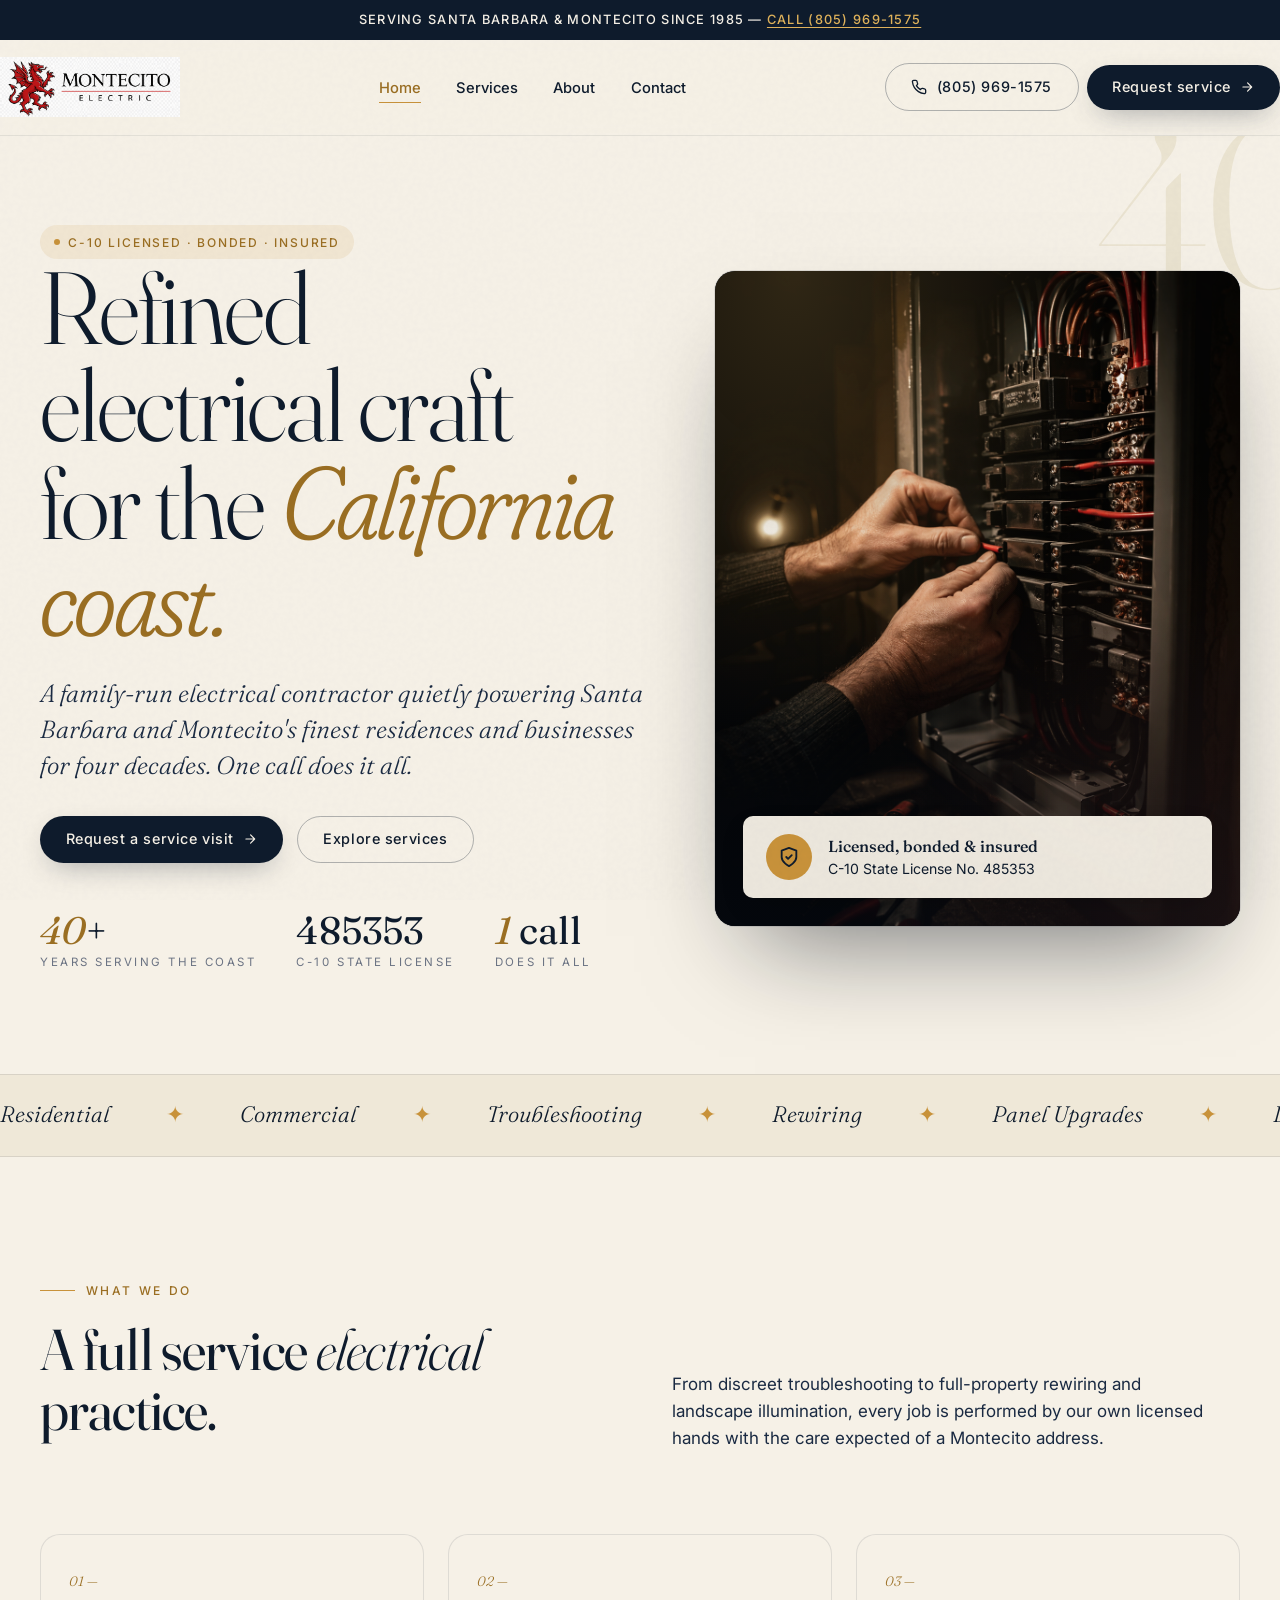
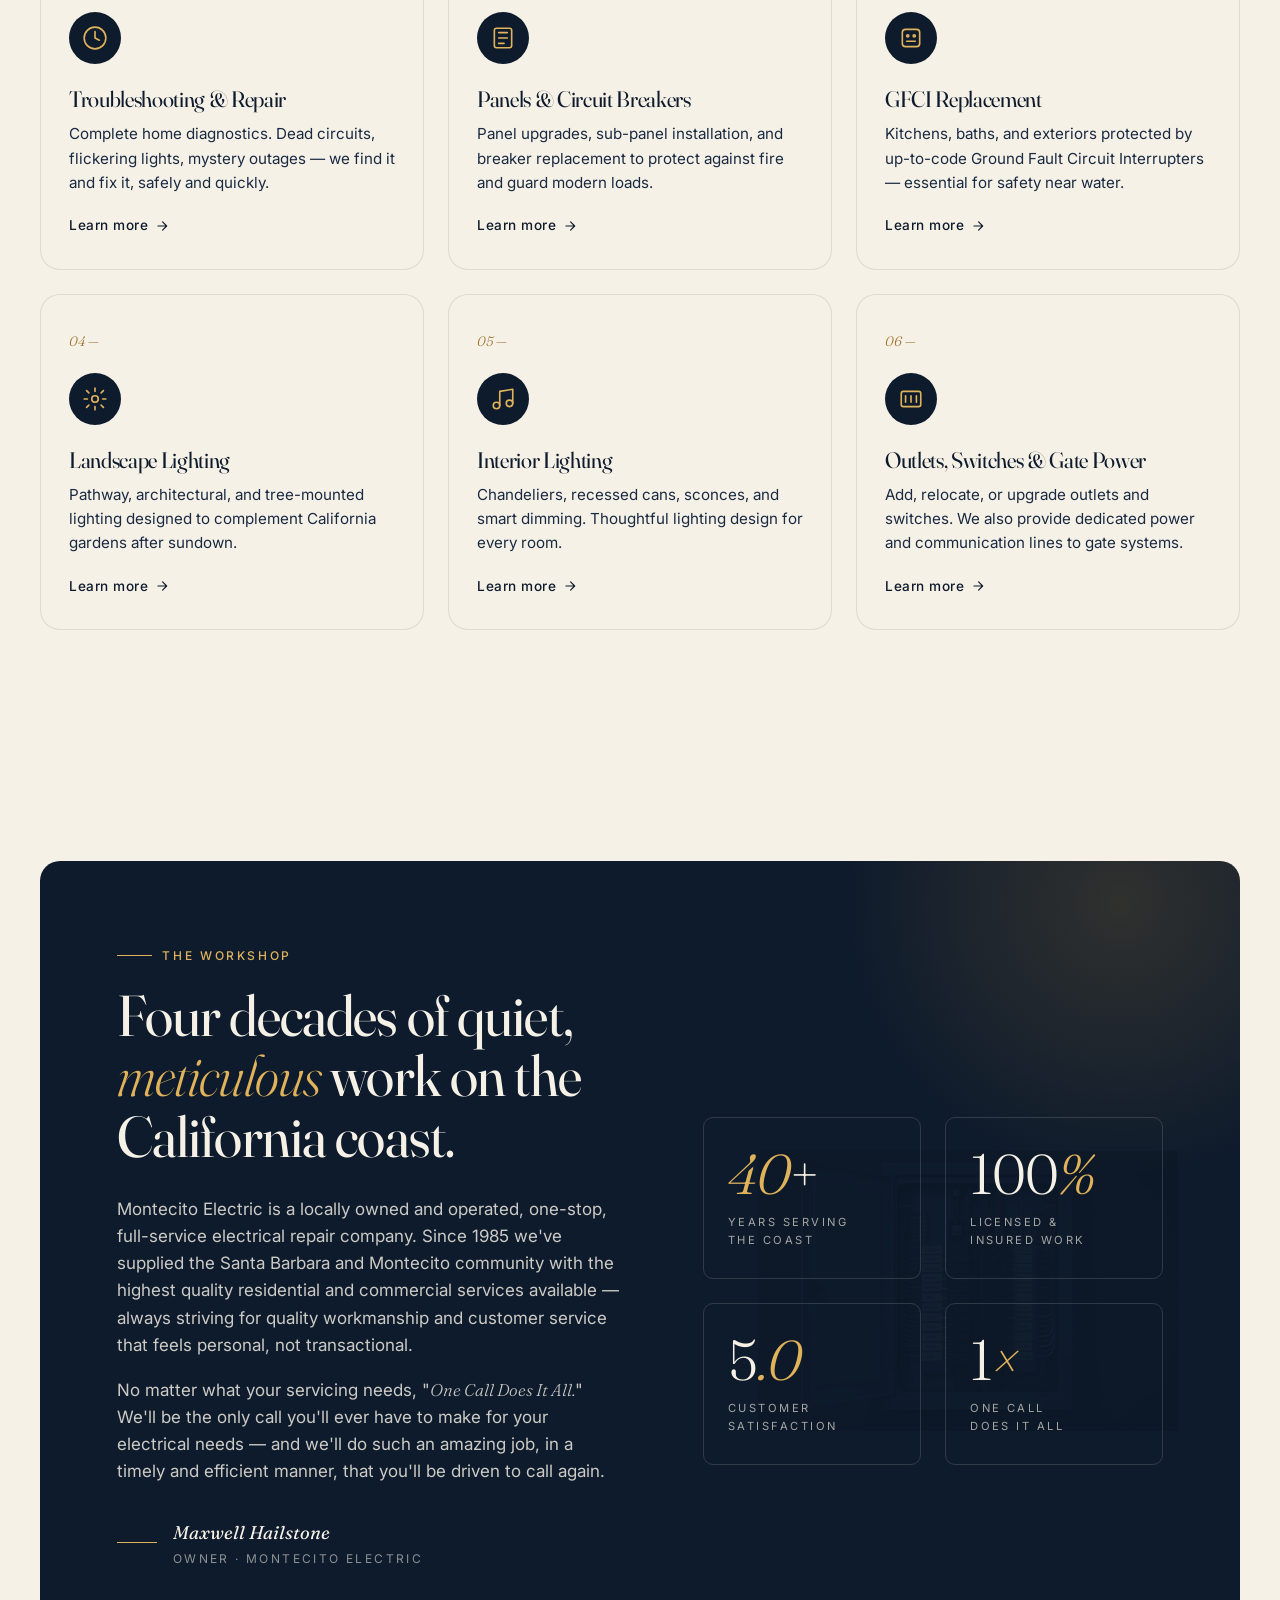
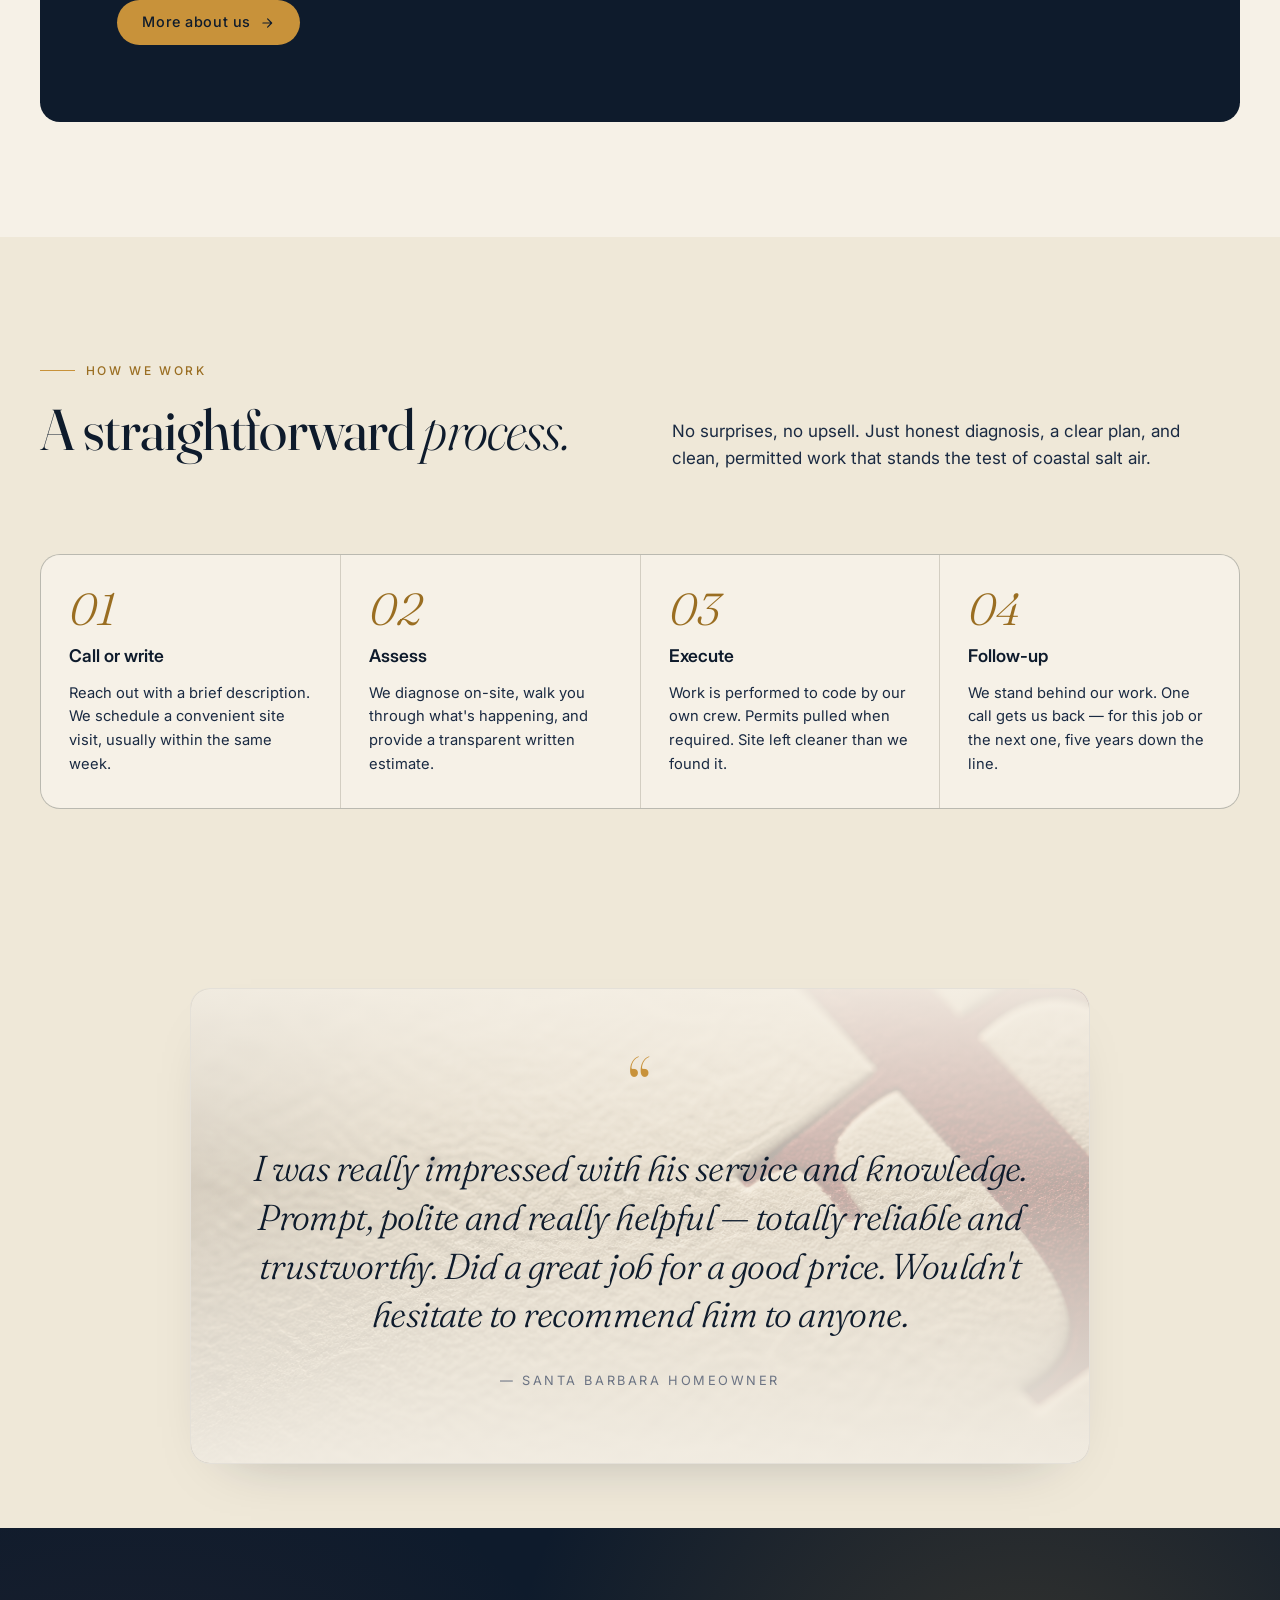
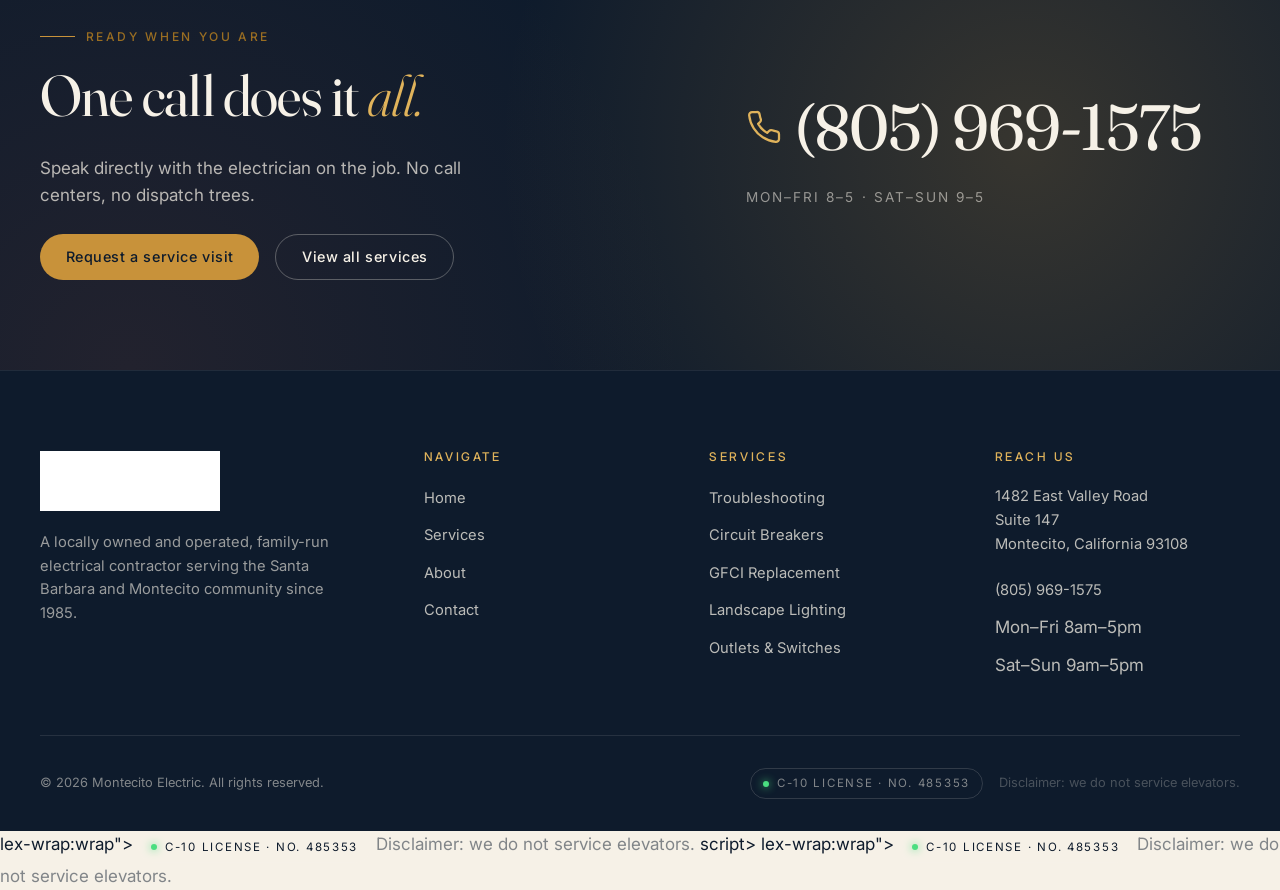
==== commit cb4a1782: "Replace brand text with full logo image in header and footer The logo already contains "Montecito El" ====
--- a/index.html
+++ b/index.html
@@ -24,13 +24,7 @@
 <header class="site-header">
   <div class="container nav-inner">
     <a href="index.html" class="brand" aria-label="Montecito Electric — Home">
-      <span class="brand-mark" aria-hidden="true">
-        <img class="brand-logo" src="assets/images/montecito-electric-logo.png" width="48" height="48" alt="Montecito Electric dragon logo" decoding="async" />
-      </span>
-      <span class="brand-text">
-        <span class="brand-name">Montecito Electric</span>
-        <span class="brand-sub">Est. 1985 · Santa Barbara</span>
-      </span>
+      <img class="brand-logo" src="assets/images/montecito-electric-logo.png" alt="Montecito Electric" decoding="async" />
     </a>
 
     <nav aria-label="Primary">
@@ -382,13 +376,7 @@
     <div class="footer-grid">
       <div class="footer-brand">
         <a href="index.html" class="brand" aria-label="Montecito Electric">
-          <span class="brand-mark" aria-hidden="true">
-            <img class="brand-logo" src="assets/images/montecito-electric-logo.png" width="48" height="48" alt="Montecito Electric dragon logo" decoding="async" />
-          </span>
-          <span class="brand-text">
-            <span class="brand-name">Montecito Electric</span>
-            <span class="brand-sub">Est. 1985 · Santa Barbara</span>
-          </span>
+          <img class="brand-logo" src="assets/images/montecito-electric-logo.png" alt="Montecito Electric" decoding="async" />
         </a>
         <p>A locally owned and operated, family-run electrical contractor serving the Santa Barbara and Montecito community since 1985.</p>
       </div>
@@ -442,3 +430,28 @@
 <script src="assets/js/main.js" defer></script>
 </body>
 </html>
+lex-wrap:wrap">
+        <span class="license-tag">C-10 License · No. 485353</span>
+        <span style="opacity:.5">Disclaimer: we do not service elevators.</span>
+      </div>
+    </div>
+  </div>
+</footer>
+
+<script src="assets/js/main.js" defer></script>
+</body>
+</html>
+script>
+</body>
+</html>
+lex-wrap:wrap">
+        <span class="license-tag">C-10 License · No. 485353</span>
+        <span style="opacity:.5">Disclaimer: we do not service elevators.</span>
+      </div>
+    </div>
+  </div>
+</footer>
+
+<script src="assets/js/main.js" defer></script>
+</body>
+</html>
--- a/assets/css/styles.css
+++ b/assets/css/styles.css
@@ -170,36 +170,13 @@
 .brand {
   display: flex;
   align-items: center;
-  gap: .85rem;
   text-decoration: none;
 }
-.brand-mark {
-  width: 48px; height: 48px;
-  flex: 0 0 auto;
-  display: grid; place-items: center;
-}
-.brand-mark .brand-logo {
-  width: 48px;
-  height: 48px;
+.brand-logo {
+  height: 60px;
+  width: auto;
   object-fit: contain;
   display: block;
-}
-.brand-text {
-  display: flex; flex-direction: column; line-height: 1;
-}
-.brand-name {
-  font-family: var(--font-display);
-  font-size: 1.4rem;
-  font-weight: 500;
-  letter-spacing: -0.01em;
-  color: var(--ink);
-}
-.brand-sub {
-  font-size: .68rem;
-  letter-spacing: .28em;
-  text-transform: uppercase;
-  color: var(--muted);
-  margin-top: 4px;
   font-weight: 500;
 }
 
@@ -857,8 +834,7 @@
 @media (min-width: 700px) {
   .footer-grid { grid-template-columns: 1.4fr 1fr 1fr 1fr; gap: 2.5rem; }
 }
-.footer-brand .brand-name { color: var(--ivory); }
-.footer-brand .brand-sub { color: rgba(246, 241, 231, 0.5); }
+.footer-brand .brand-logo { filter: brightness(0) invert(1); }
 .footer-brand p {
   margin-top: 1.25rem;
   font-size: .92rem;
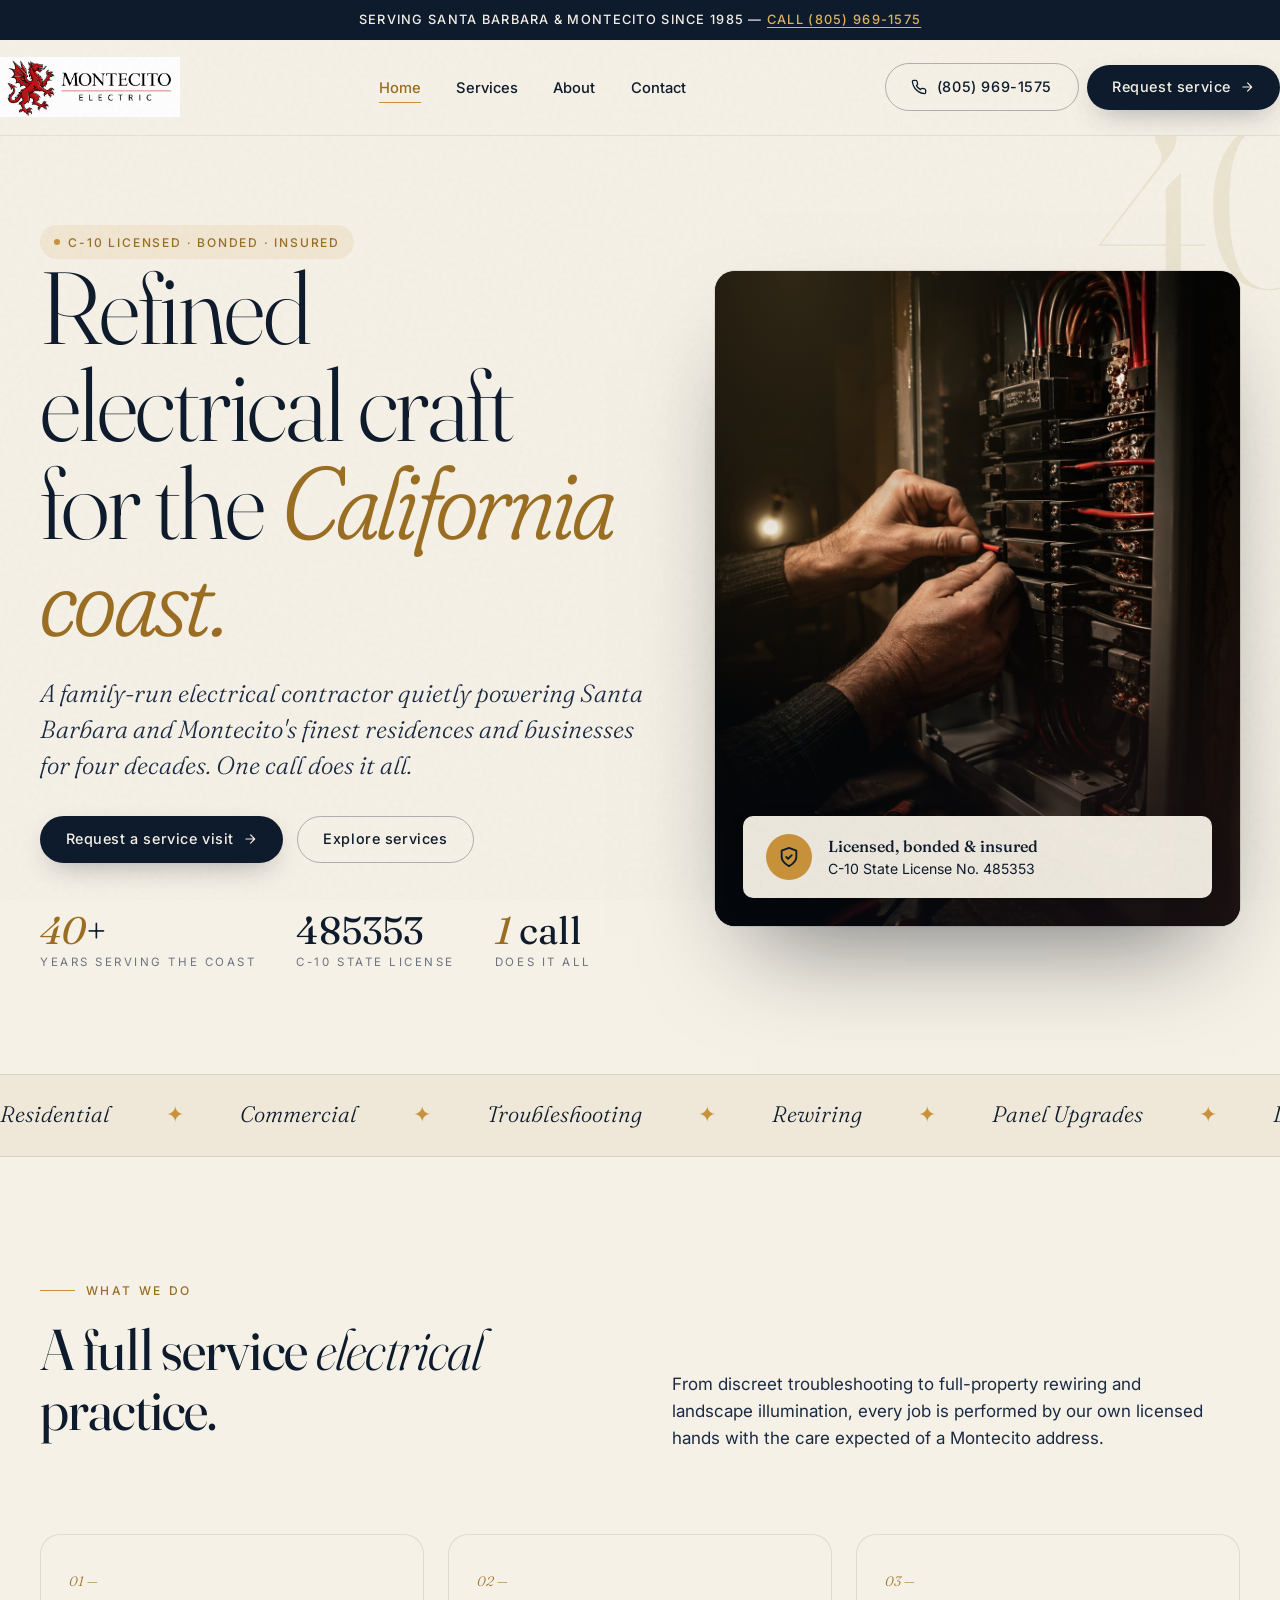
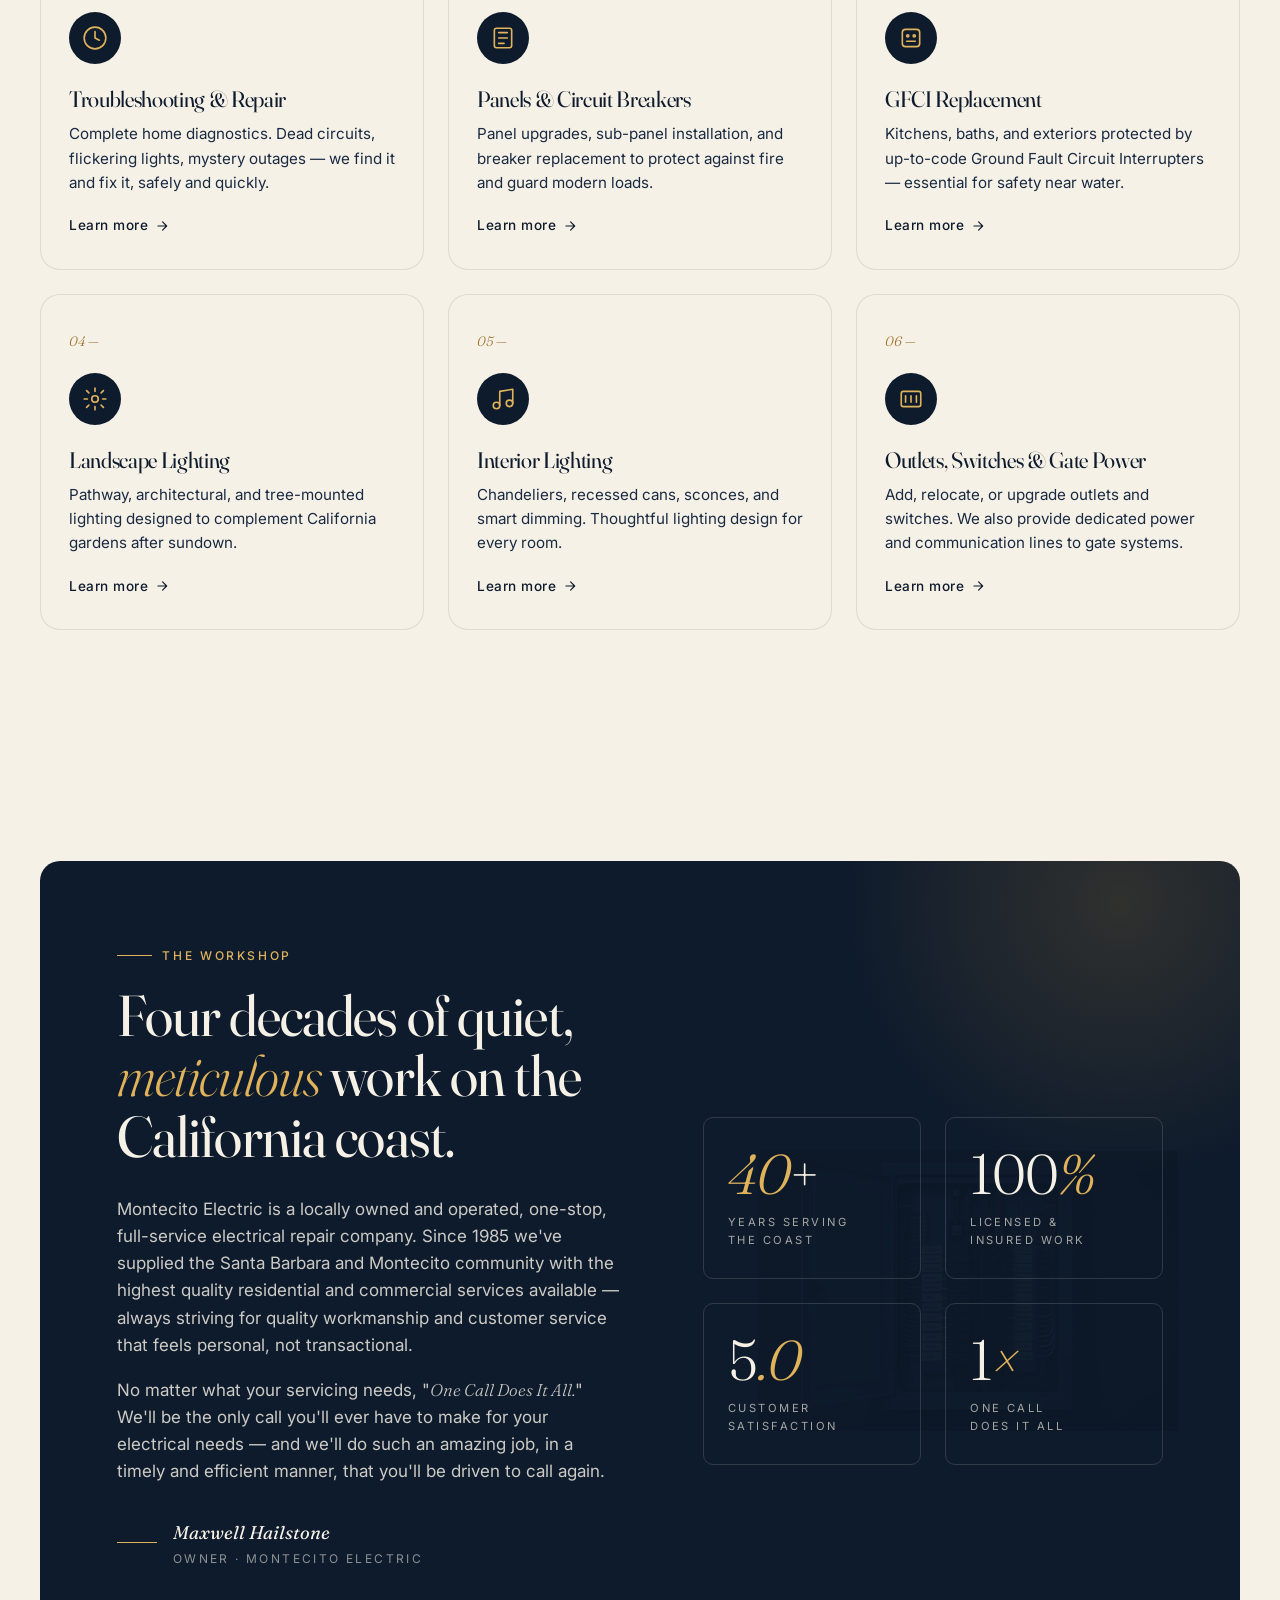
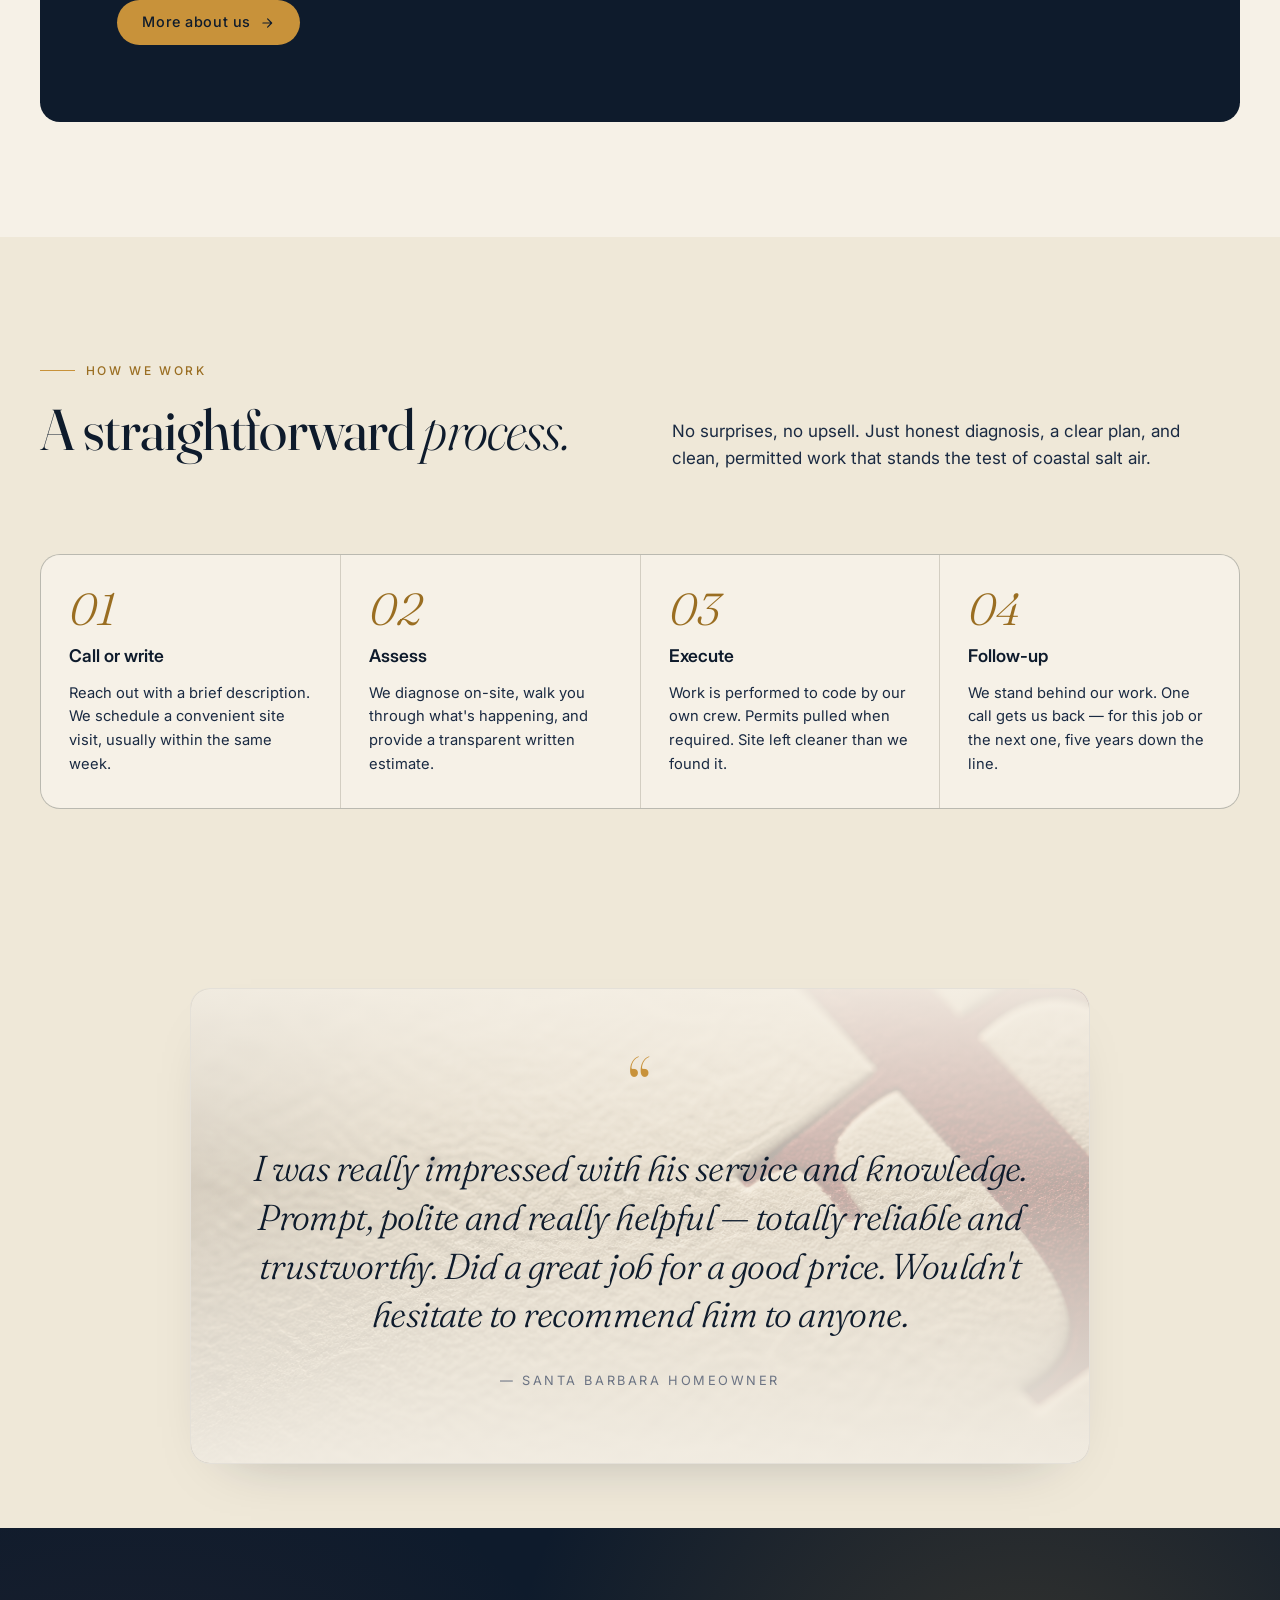
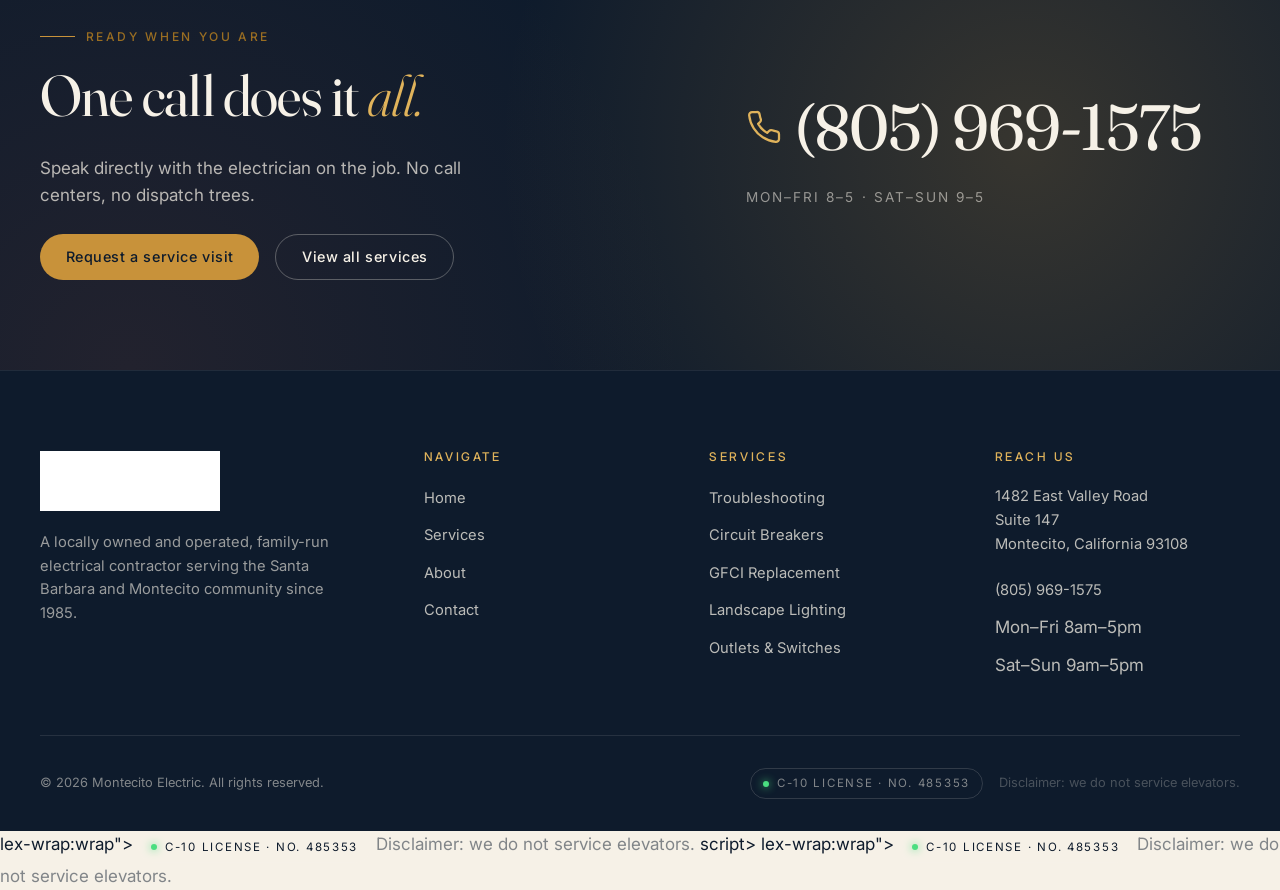
==== commit bd747de0: "Update montecito-electric-logo.png and cache-bust logo URLs (?v=2). Made-with: Cursor" ====
--- a/index.html
+++ b/index.html
@@ -10,7 +10,7 @@
 <link rel="preconnect" href="https://fonts.gstatic.com" crossorigin />
 <link rel="preload" as="image" href="assets/images/panel-breaker-electrical-work.png" />
 <link rel="stylesheet" href="assets/css/styles.css" />
-<link rel="icon" type="image/png" href="assets/images/montecito-electric-logo.png" />
+<link rel="icon" type="image/png" href="assets/images/montecito-electric-logo.png?v=2" />
 <link rel="icon" type="image/svg+xml" href="data:image/svg+xml,%3Csvg xmlns='http://www.w3.org/2000/svg' viewBox='0 0 64 64'%3E%3Crect width='64' height='64' rx='14' fill='%230E1B2C'/%3E%3Cpath d='M35 14 L20 36 H30 L28 50 L44 28 H34 Z' fill='%23E0B35B'/%3E%3C/svg%3E" />
 </head>
 <body>
@@ -24,7 +24,7 @@
 <header class="site-header">
   <div class="container nav-inner">
     <a href="index.html" class="brand" aria-label="Montecito Electric — Home">
-      <img class="brand-logo" src="assets/images/montecito-electric-logo.png" alt="Montecito Electric" decoding="async" />
+      <img class="brand-logo" src="assets/images/montecito-electric-logo.png?v=2" alt="Montecito Electric" decoding="async" />
     </a>
 
     <nav aria-label="Primary">
@@ -376,7 +376,7 @@
     <div class="footer-grid">
       <div class="footer-brand">
         <a href="index.html" class="brand" aria-label="Montecito Electric">
-          <img class="brand-logo" src="assets/images/montecito-electric-logo.png" alt="Montecito Electric" decoding="async" />
+          <img class="brand-logo" src="assets/images/montecito-electric-logo.png?v=2" alt="Montecito Electric" decoding="async" />
         </a>
         <p>A locally owned and operated, family-run electrical contractor serving the Santa Barbara and Montecito community since 1985.</p>
       </div>
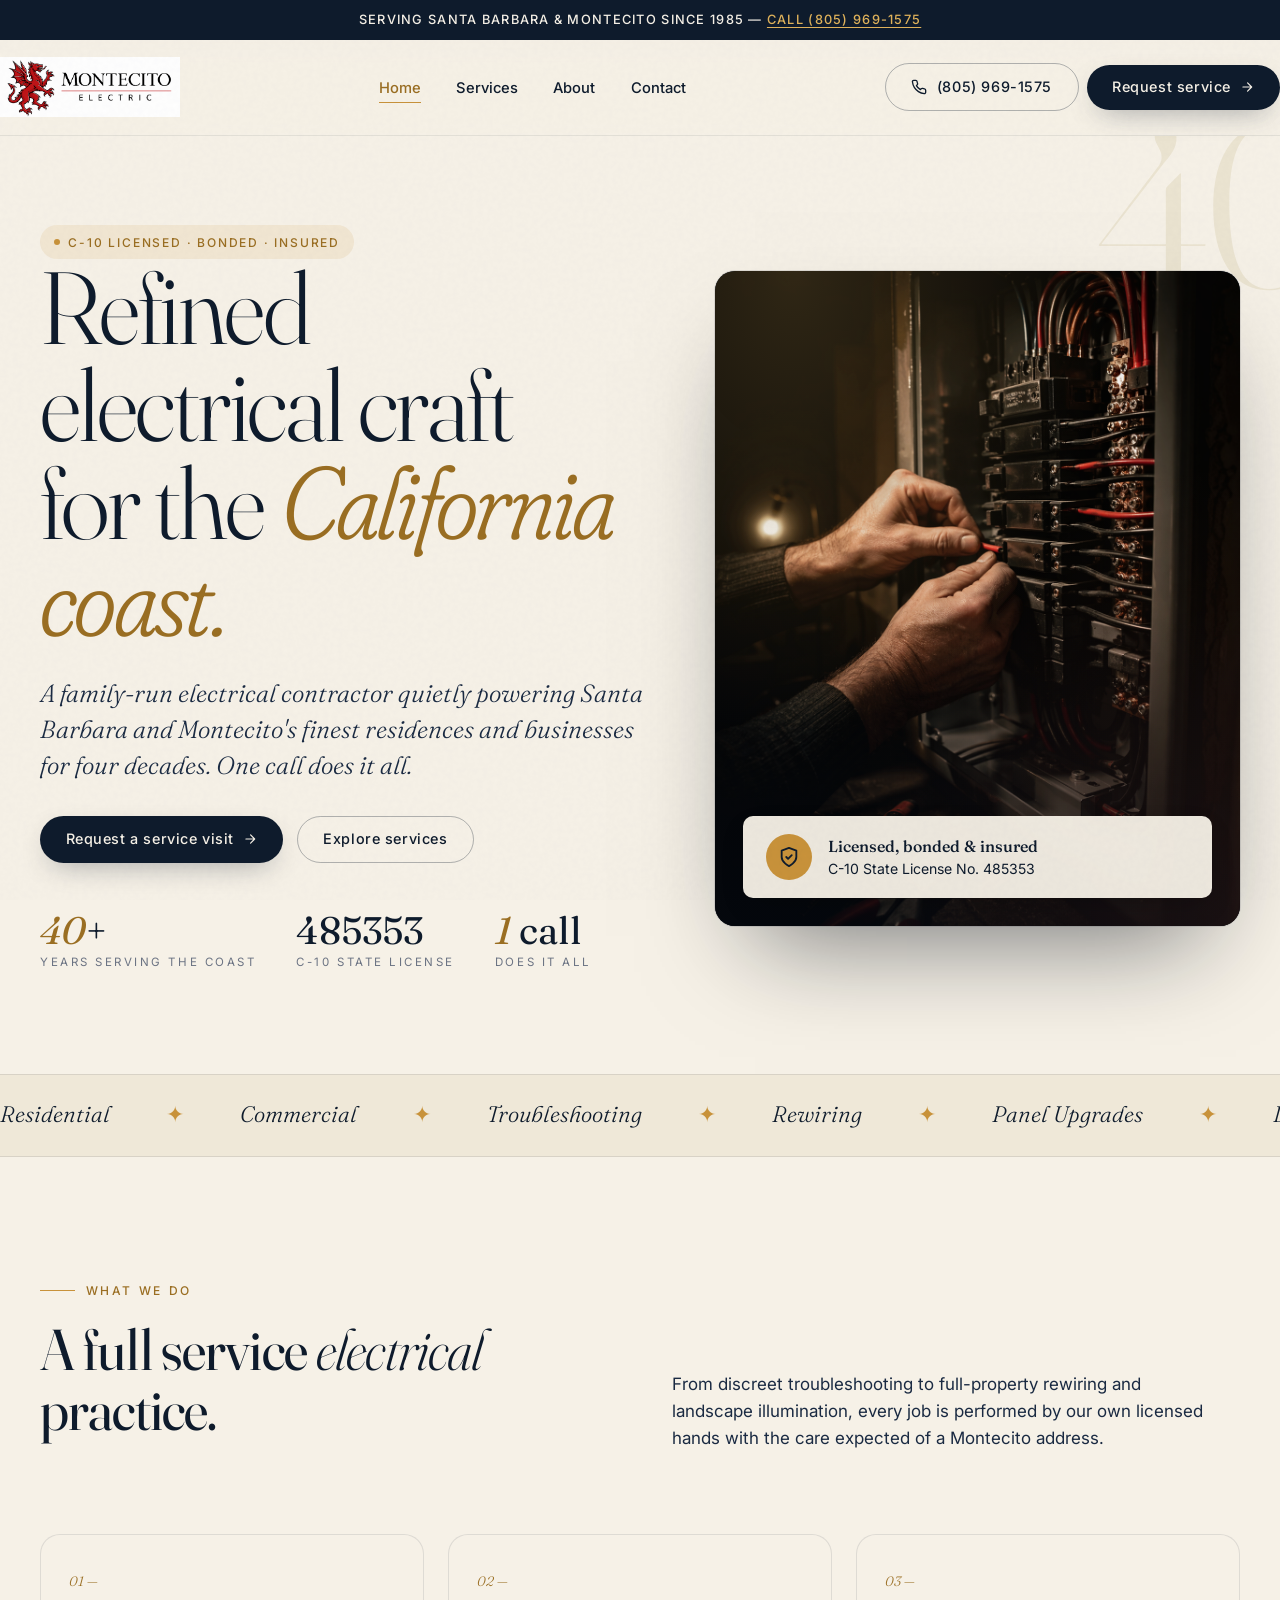
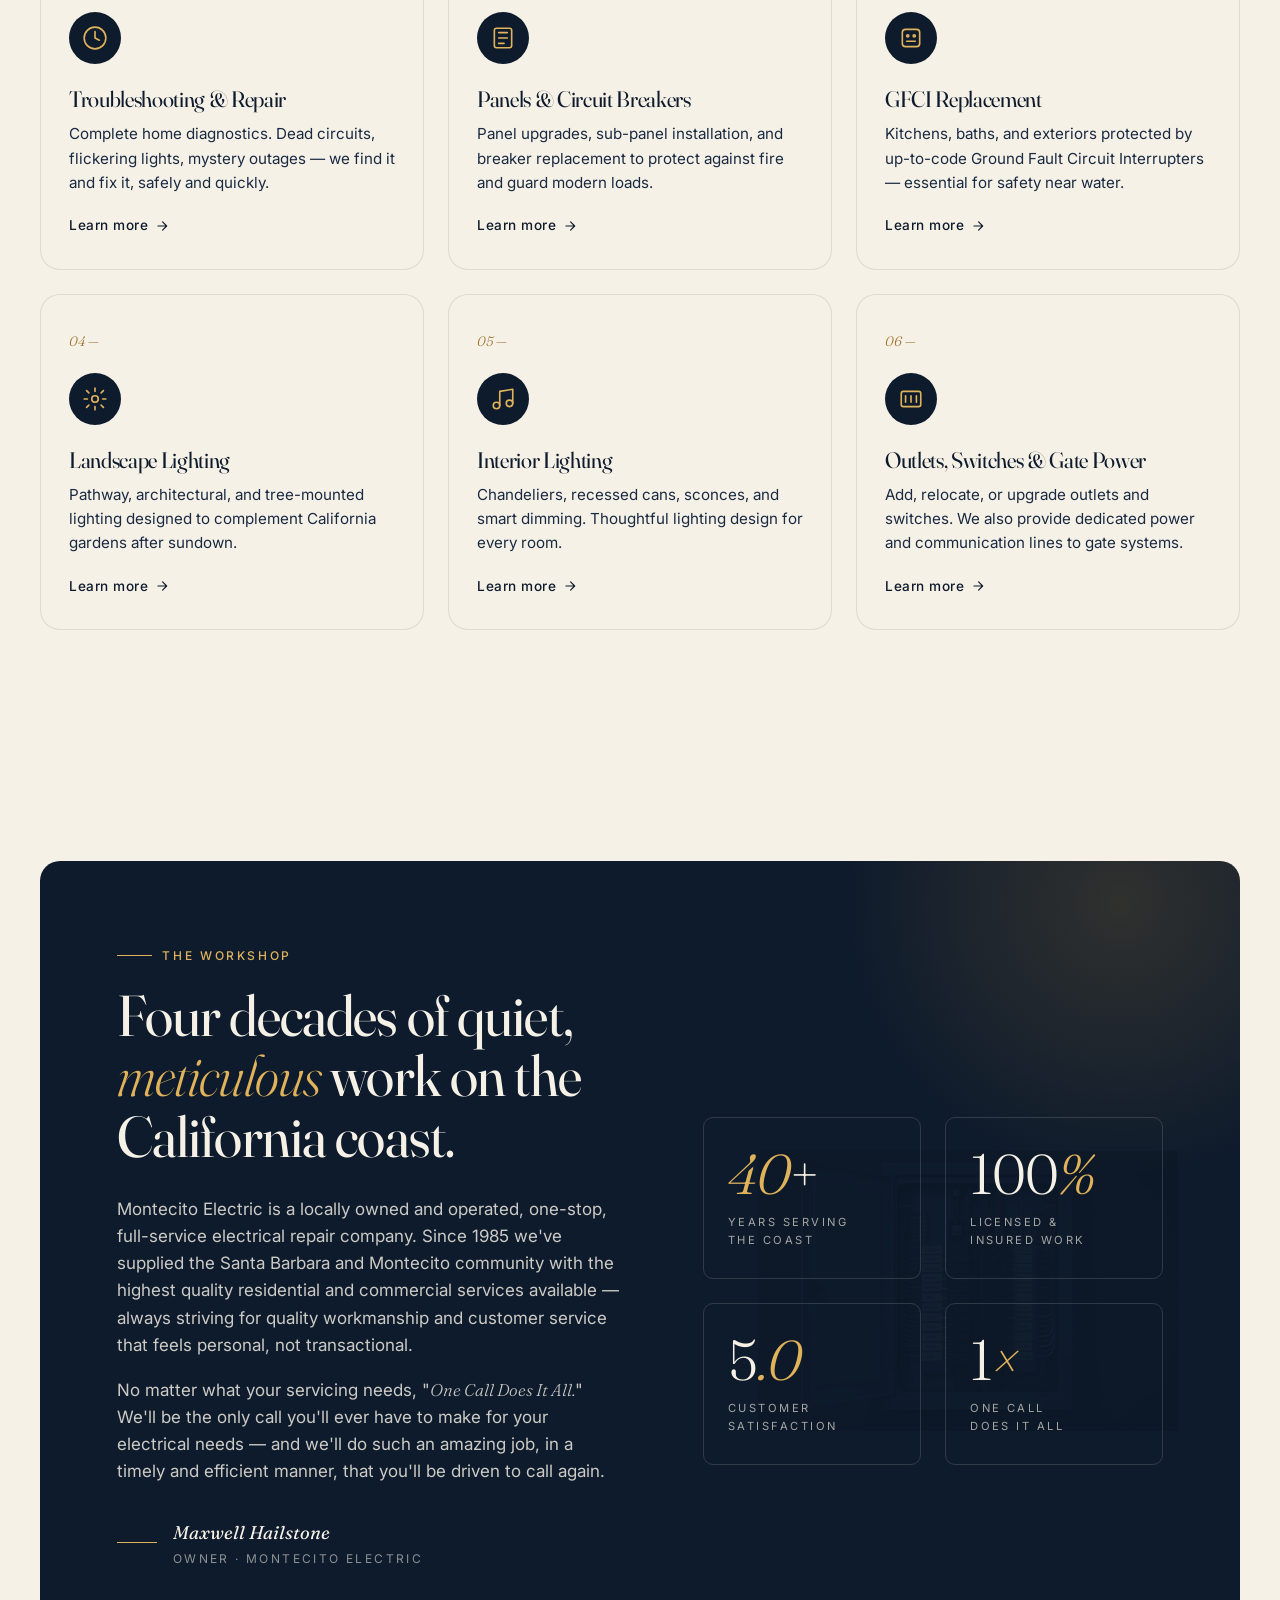
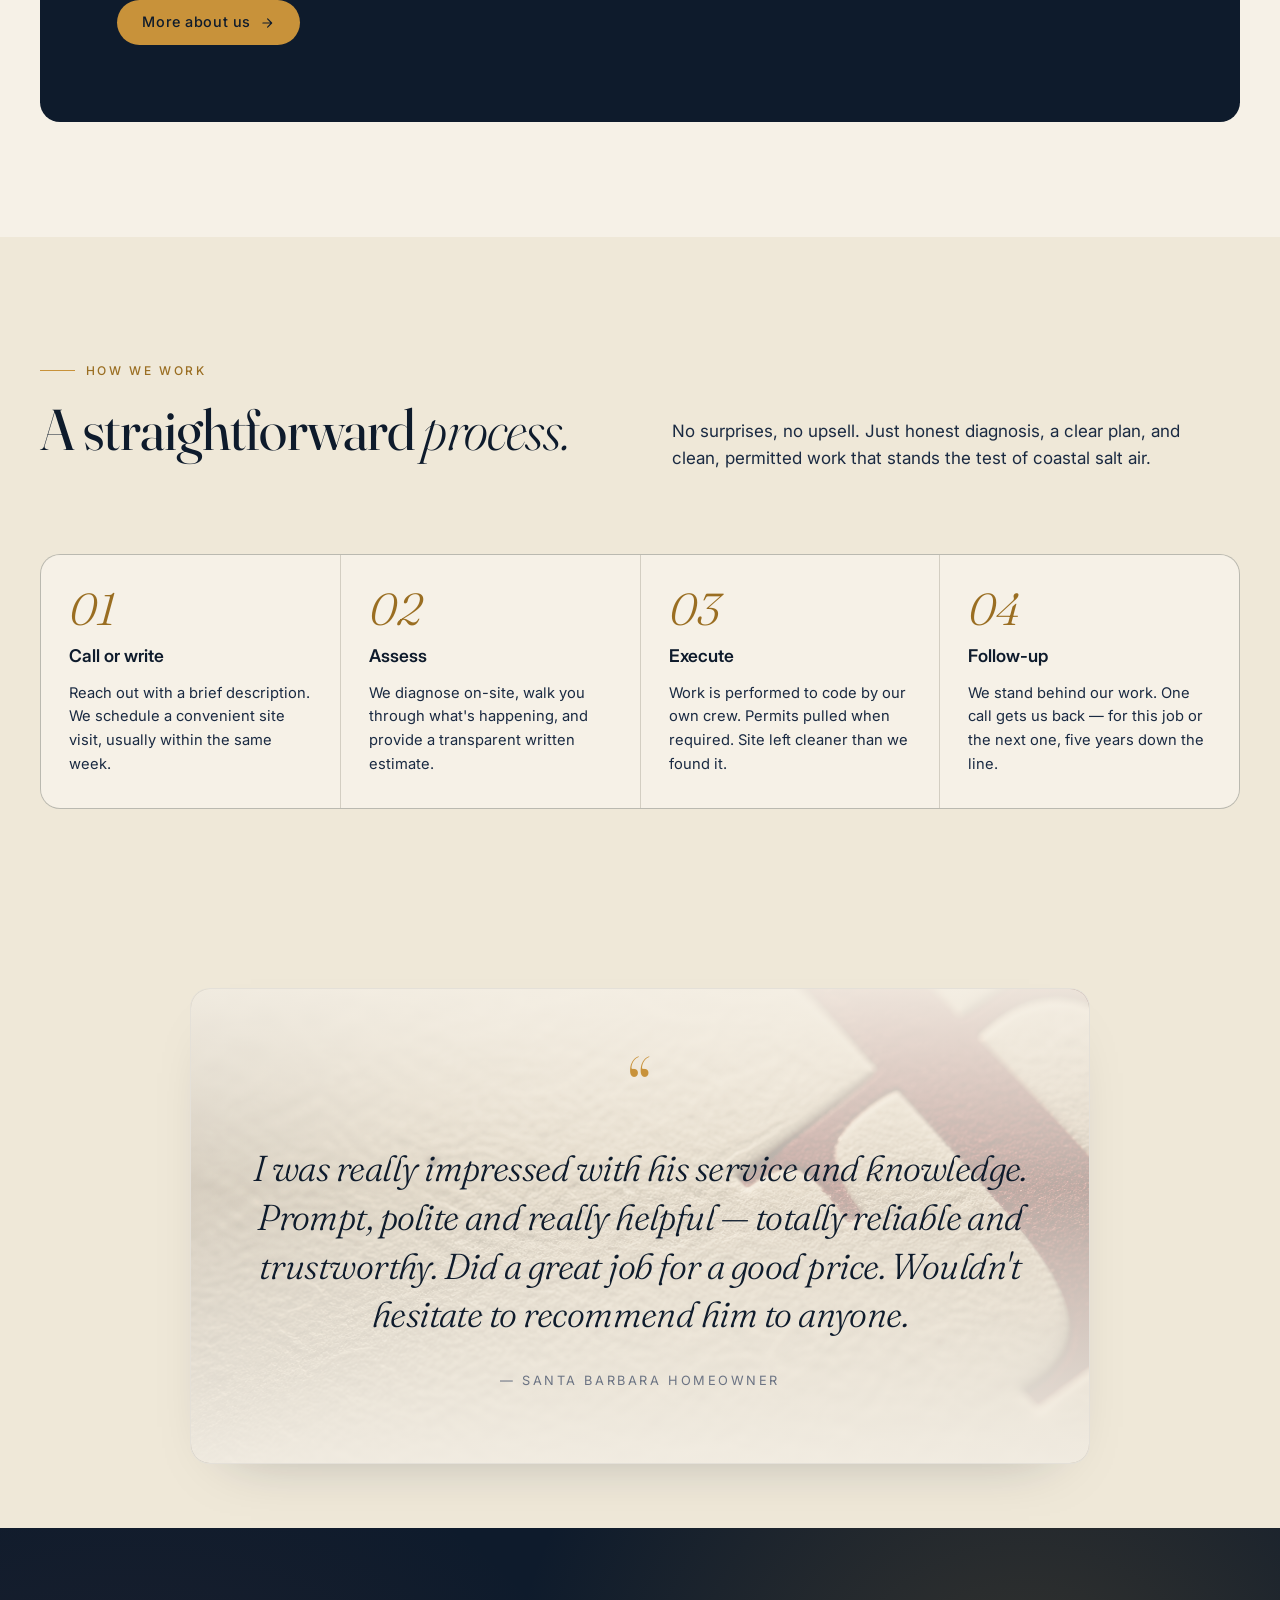
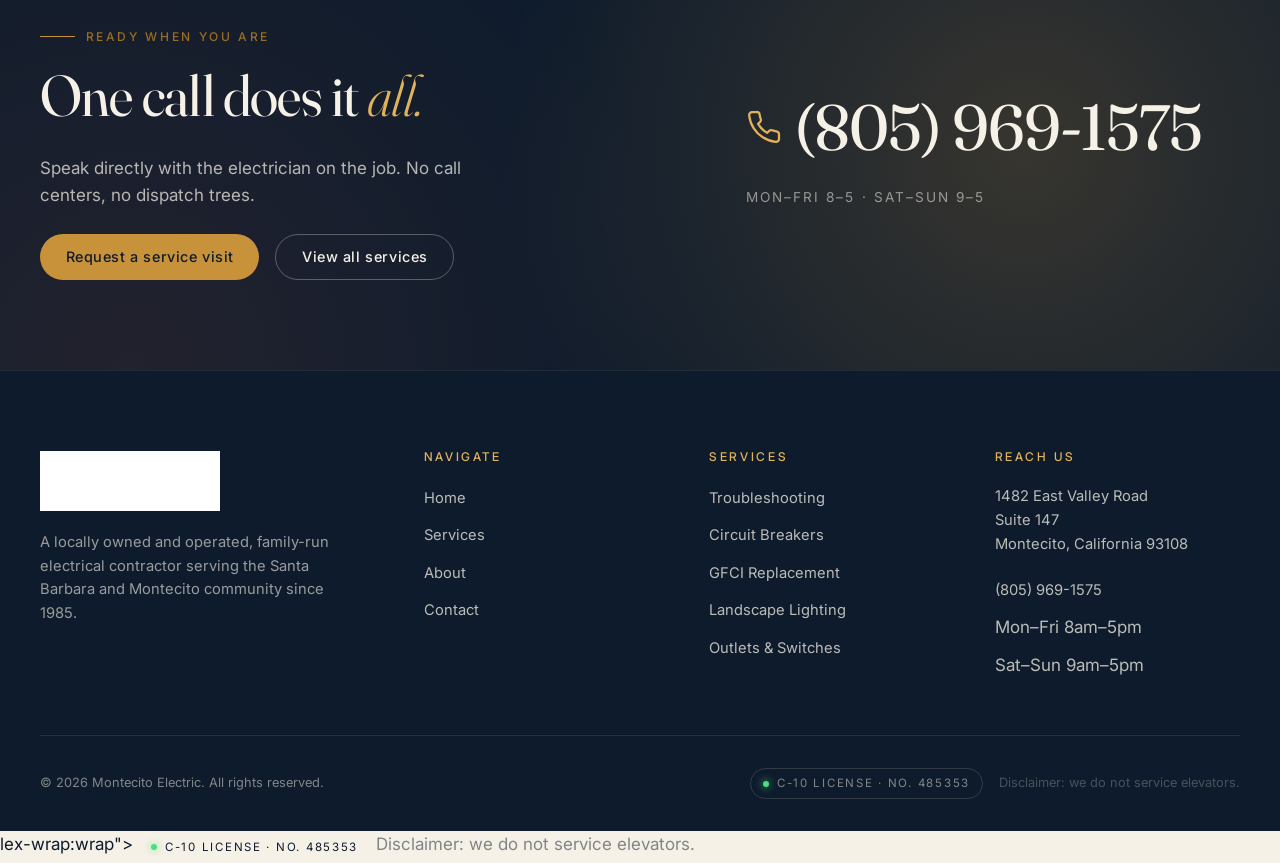
==== commit c877f8cf: "Update logo with cache bust and remove corrupted trailing HTML Add ?v=2 cache-busting to logo refere" ====
--- a/index.html
+++ b/index.html
@@ -441,17 +441,3 @@
 <script src="assets/js/main.js" defer></script>
 </body>
 </html>
-script>
-</body>
-</html>
-lex-wrap:wrap">
-        <span class="license-tag">C-10 License · No. 485353</span>
-        <span style="opacity:.5">Disclaimer: we do not service elevators.</span>
-      </div>
-    </div>
-  </div>
-</footer>
-
-<script src="assets/js/main.js" defer></script>
-</body>
-</html>
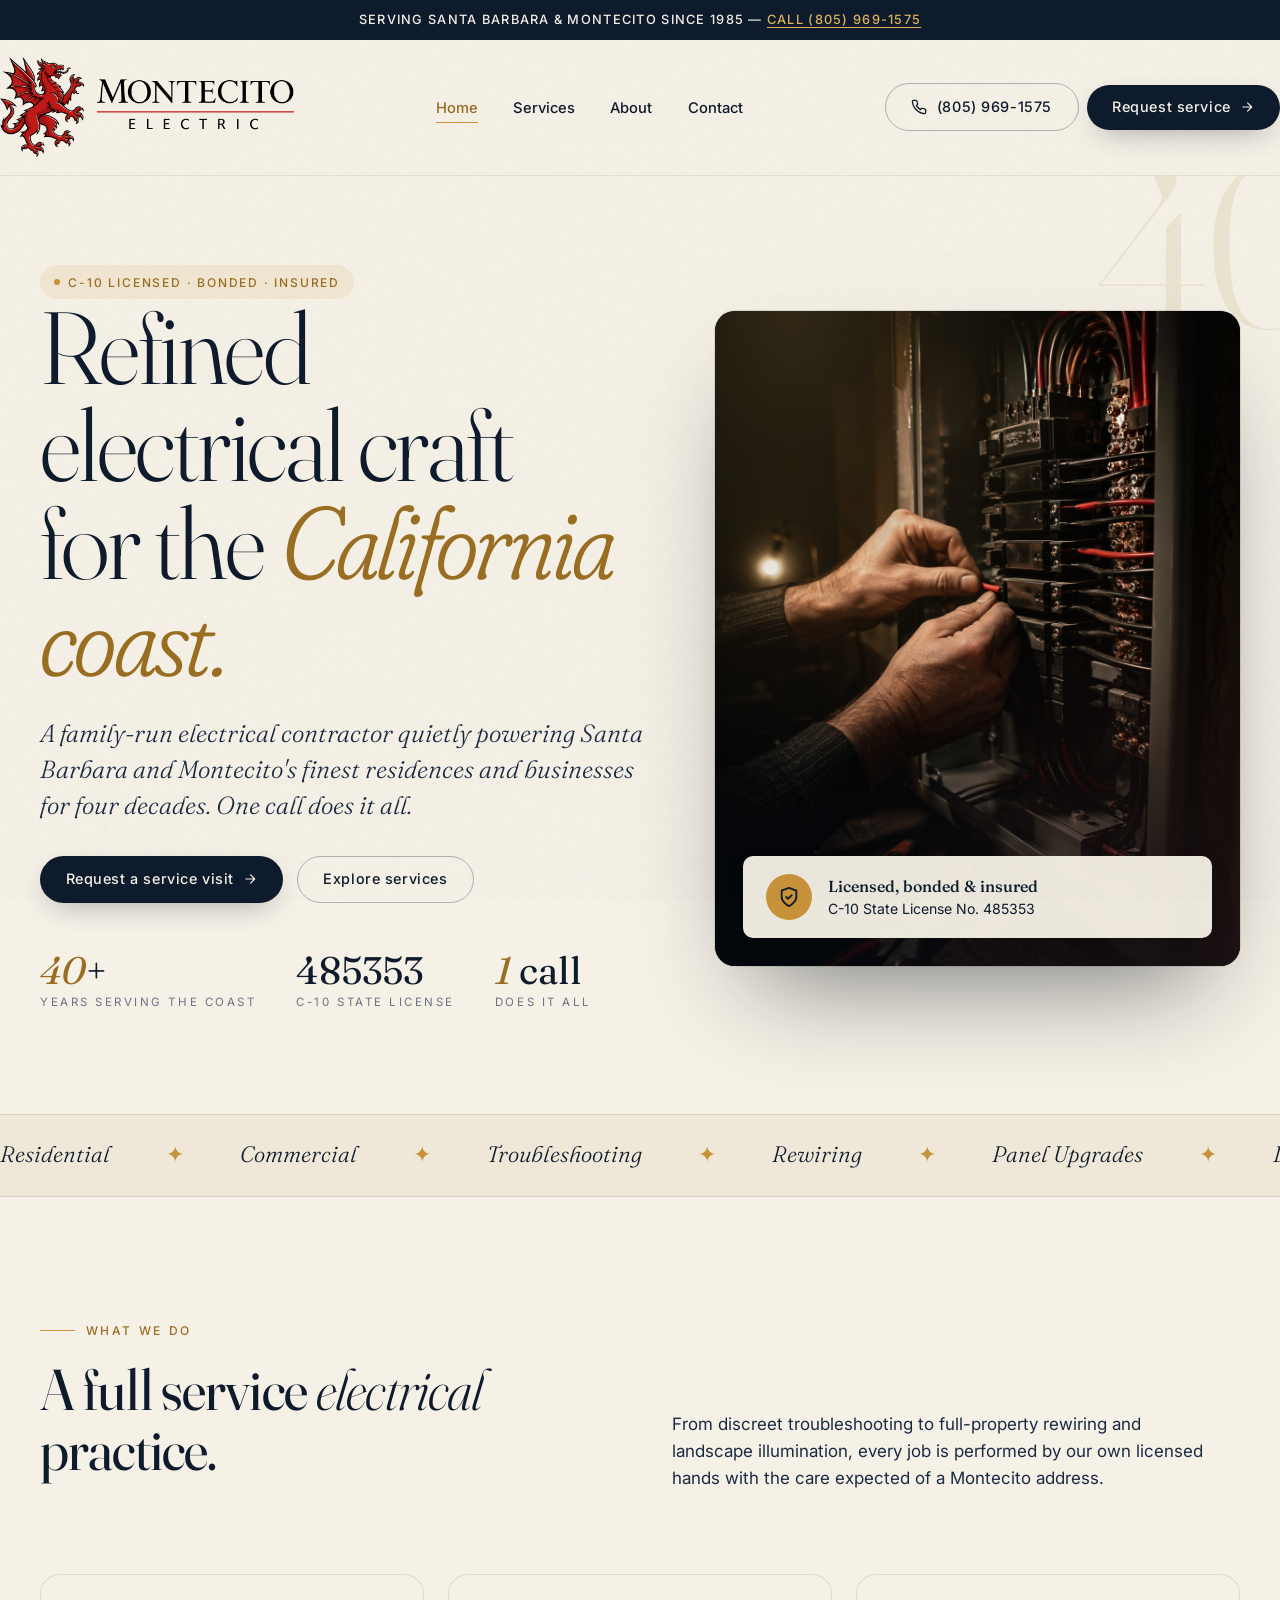
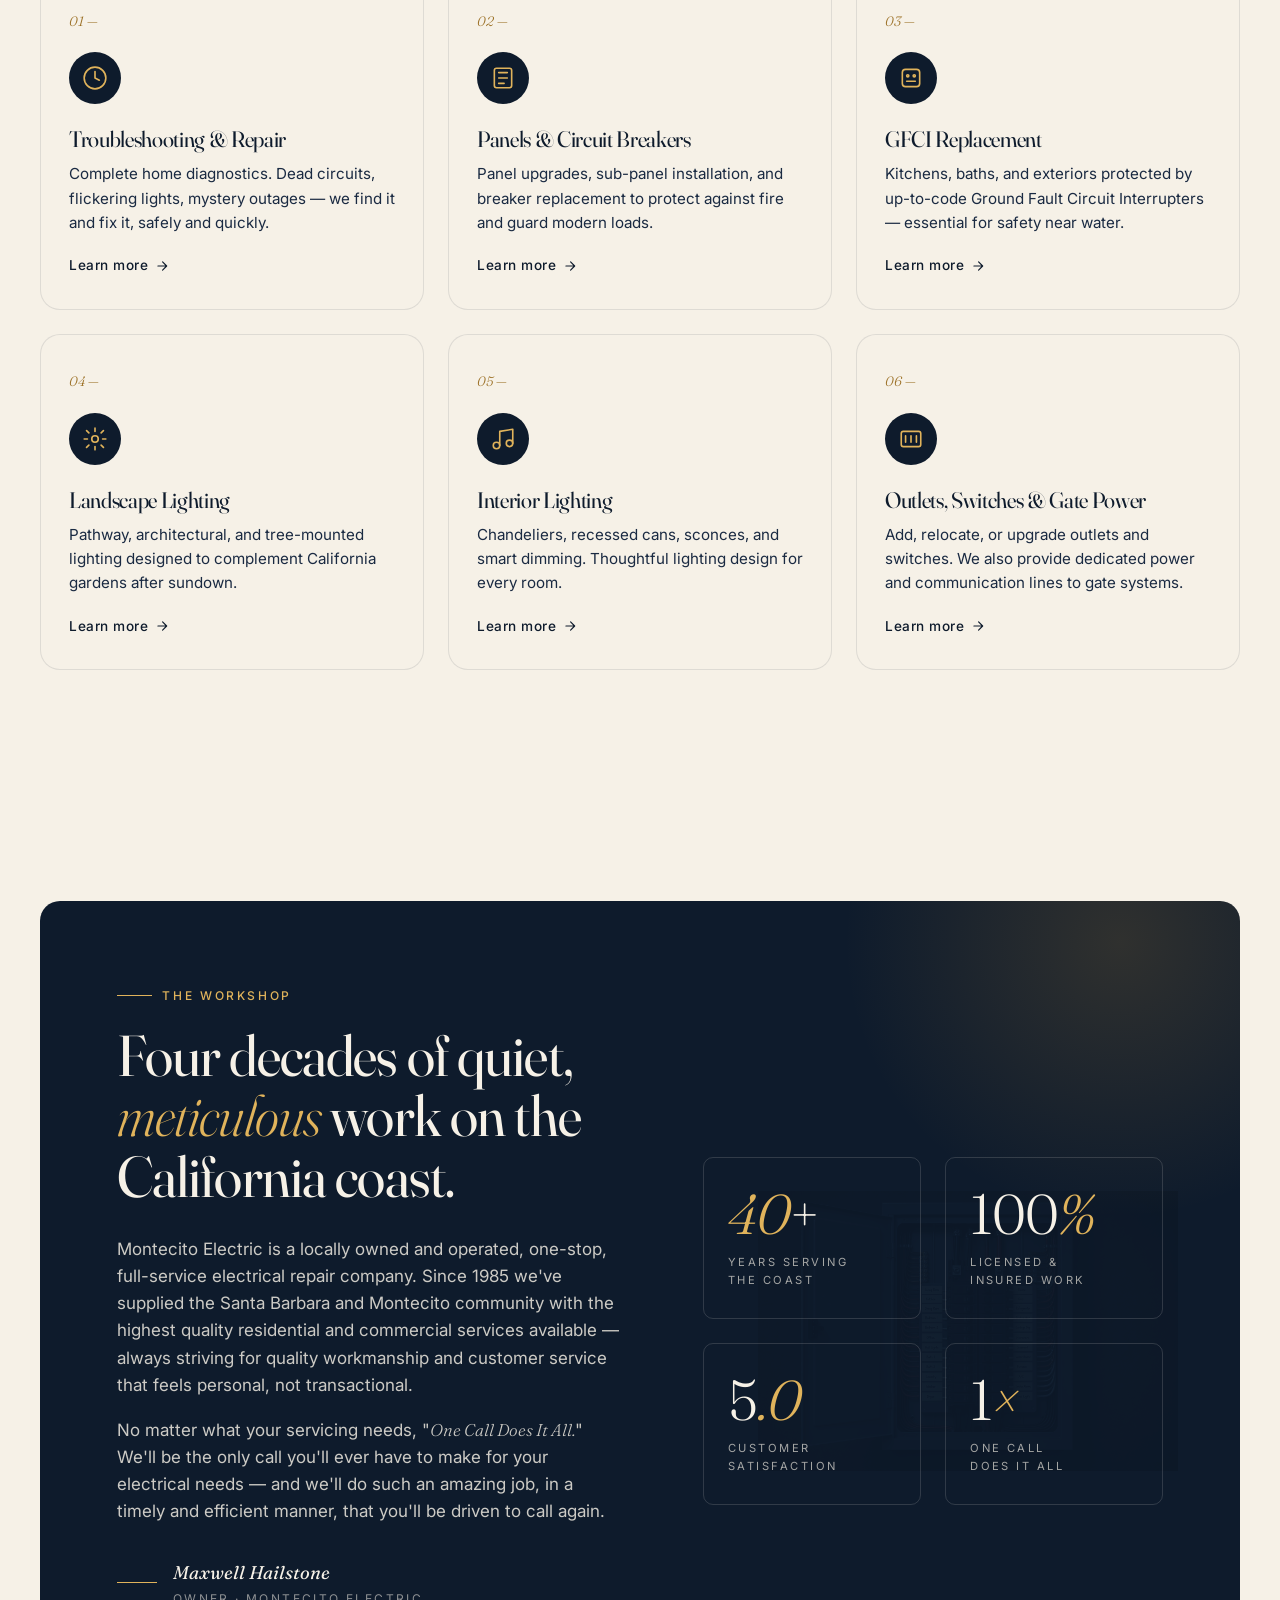
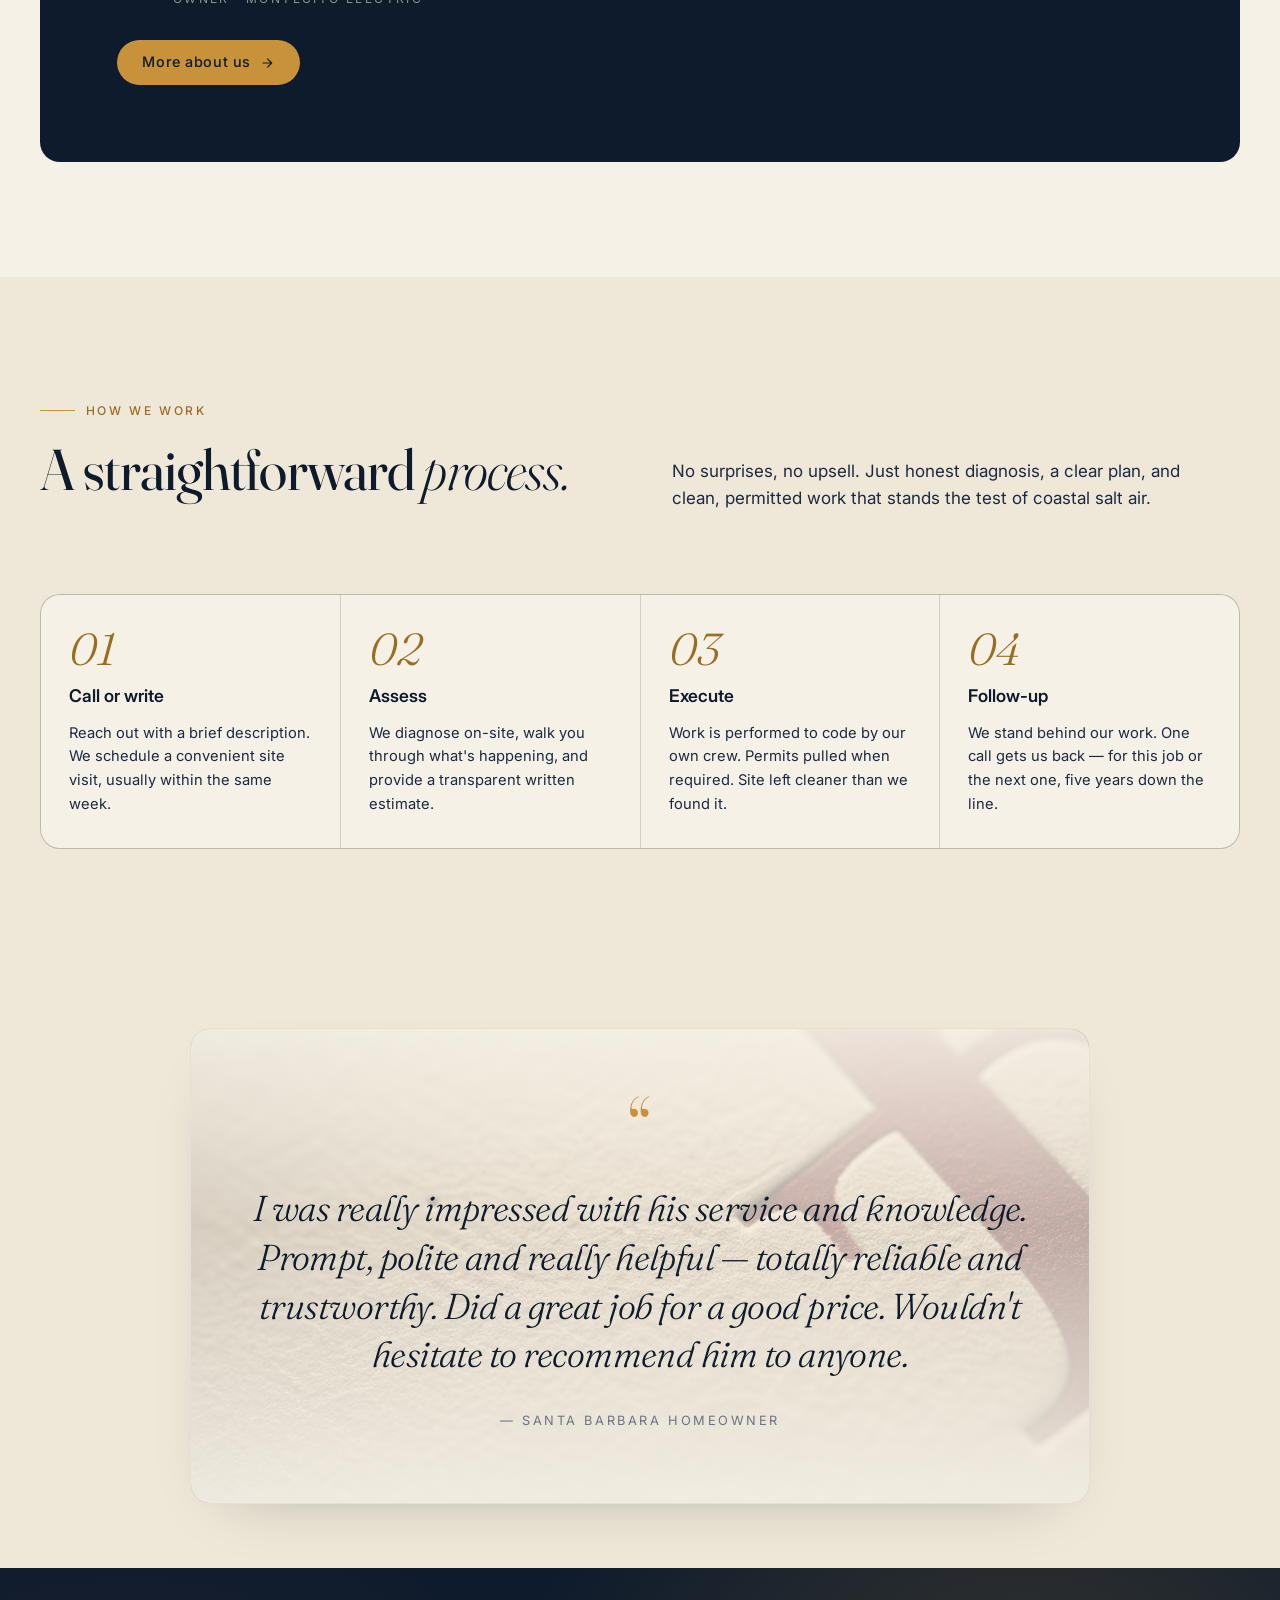
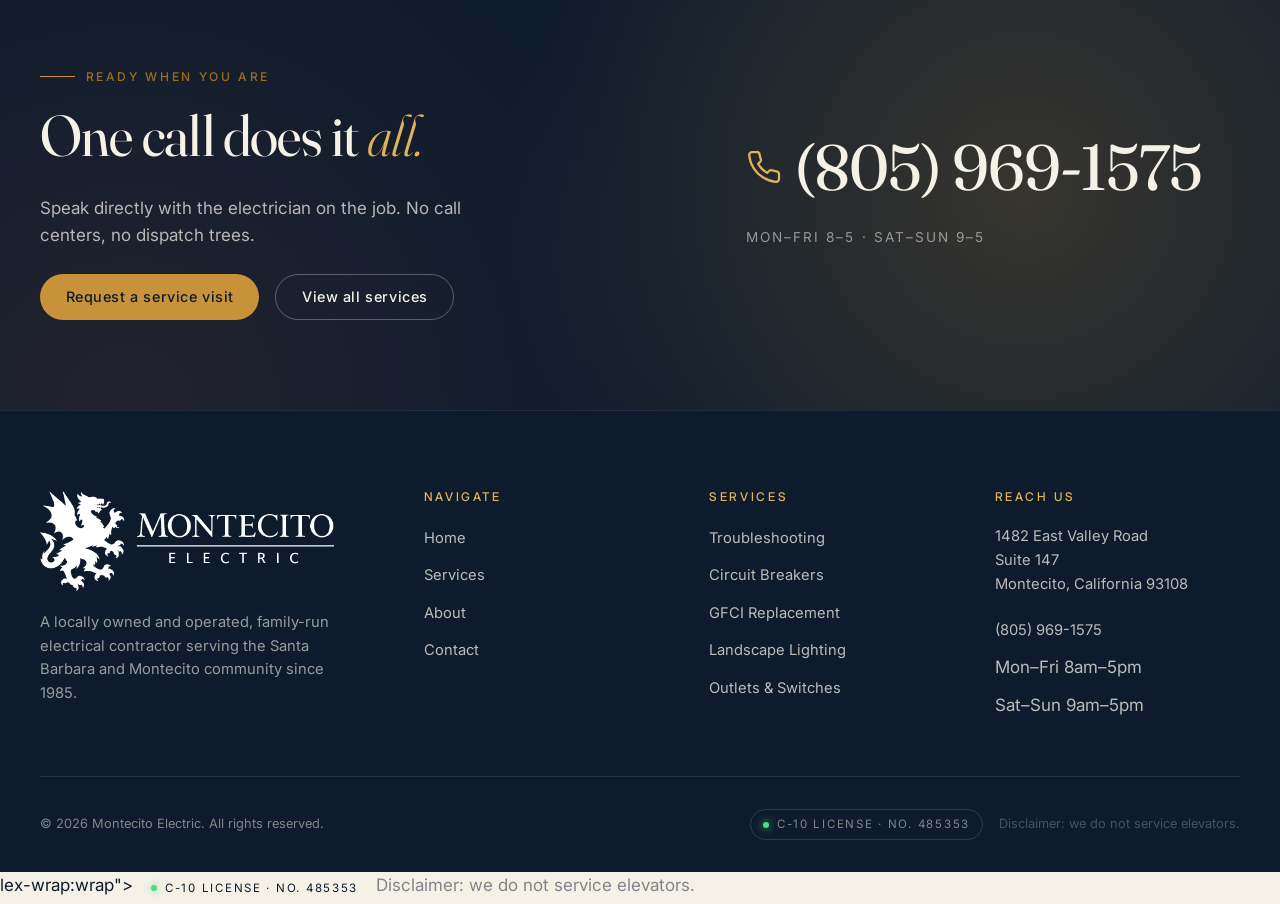
==== commit 96dd43af: "Switch logo to webp format and increase size to 100px Co-Authored-By: Claude Opus 4.6 (1M context) <" ====
--- a/index.html
+++ b/index.html
@@ -10,7 +10,7 @@
 <link rel="preconnect" href="https://fonts.gstatic.com" crossorigin />
 <link rel="preload" as="image" href="assets/images/panel-breaker-electrical-work.png" />
 <link rel="stylesheet" href="assets/css/styles.css" />
-<link rel="icon" type="image/png" href="assets/images/montecito-electric-logo.png?v=2" />
+<link rel="icon" type="image/webp" href="assets/images/montecito-electric-logo.webp" />
 <link rel="icon" type="image/svg+xml" href="data:image/svg+xml,%3Csvg xmlns='http://www.w3.org/2000/svg' viewBox='0 0 64 64'%3E%3Crect width='64' height='64' rx='14' fill='%230E1B2C'/%3E%3Cpath d='M35 14 L20 36 H30 L28 50 L44 28 H34 Z' fill='%23E0B35B'/%3E%3C/svg%3E" />
 </head>
 <body>
@@ -24,7 +24,7 @@
 <header class="site-header">
   <div class="container nav-inner">
     <a href="index.html" class="brand" aria-label="Montecito Electric — Home">
-      <img class="brand-logo" src="assets/images/montecito-electric-logo.png?v=2" alt="Montecito Electric" decoding="async" />
+      <img class="brand-logo" src="assets/images/montecito-electric-logo.webp" alt="Montecito Electric" decoding="async" />
     </a>
 
     <nav aria-label="Primary">
@@ -376,7 +376,7 @@
     <div class="footer-grid">
       <div class="footer-brand">
         <a href="index.html" class="brand" aria-label="Montecito Electric">
-          <img class="brand-logo" src="assets/images/montecito-electric-logo.png?v=2" alt="Montecito Electric" decoding="async" />
+          <img class="brand-logo" src="assets/images/montecito-electric-logo.webp" alt="Montecito Electric" decoding="async" />
         </a>
         <p>A locally owned and operated, family-run electrical contractor serving the Santa Barbara and Montecito community since 1985.</p>
       </div>
--- a/assets/css/styles.css
+++ b/assets/css/styles.css
@@ -173,7 +173,7 @@
   text-decoration: none;
 }
 .brand-logo {
-  height: 60px;
+  height: 100px;
   width: auto;
   object-fit: contain;
   display: block;
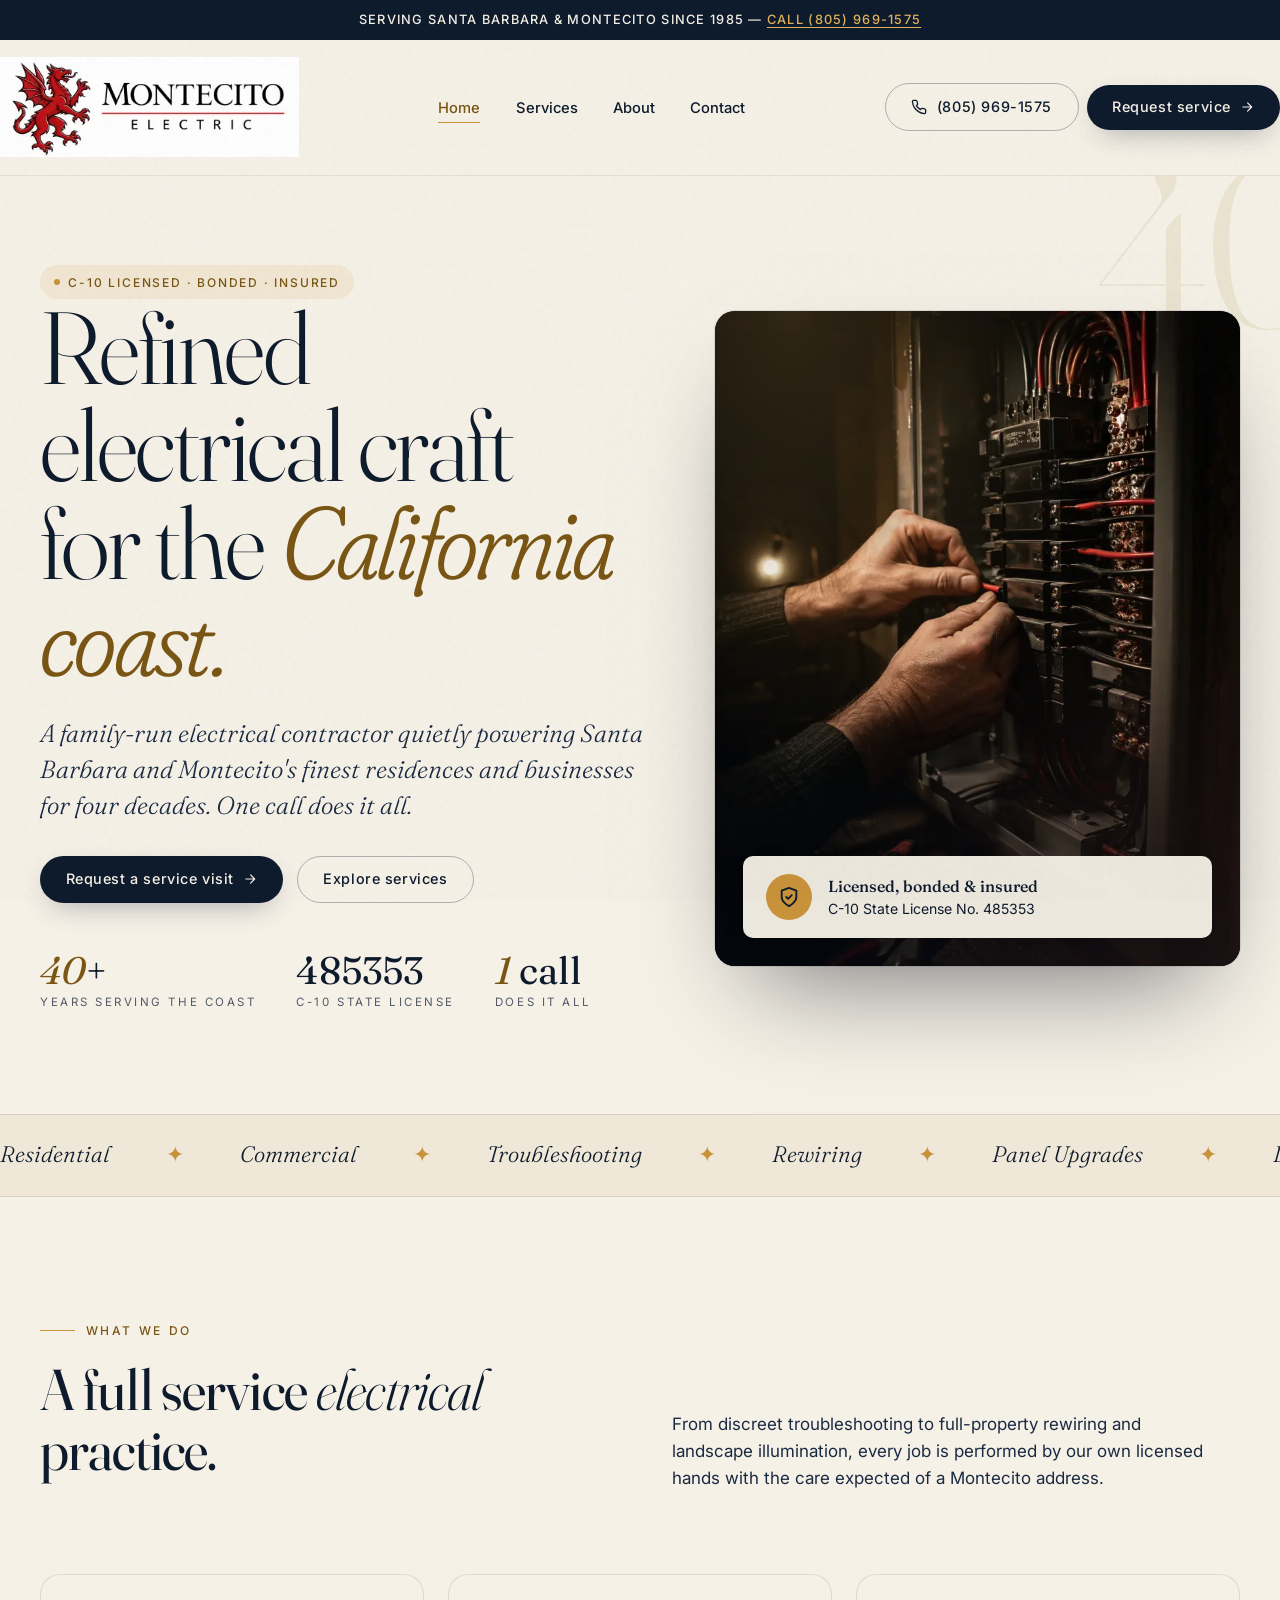
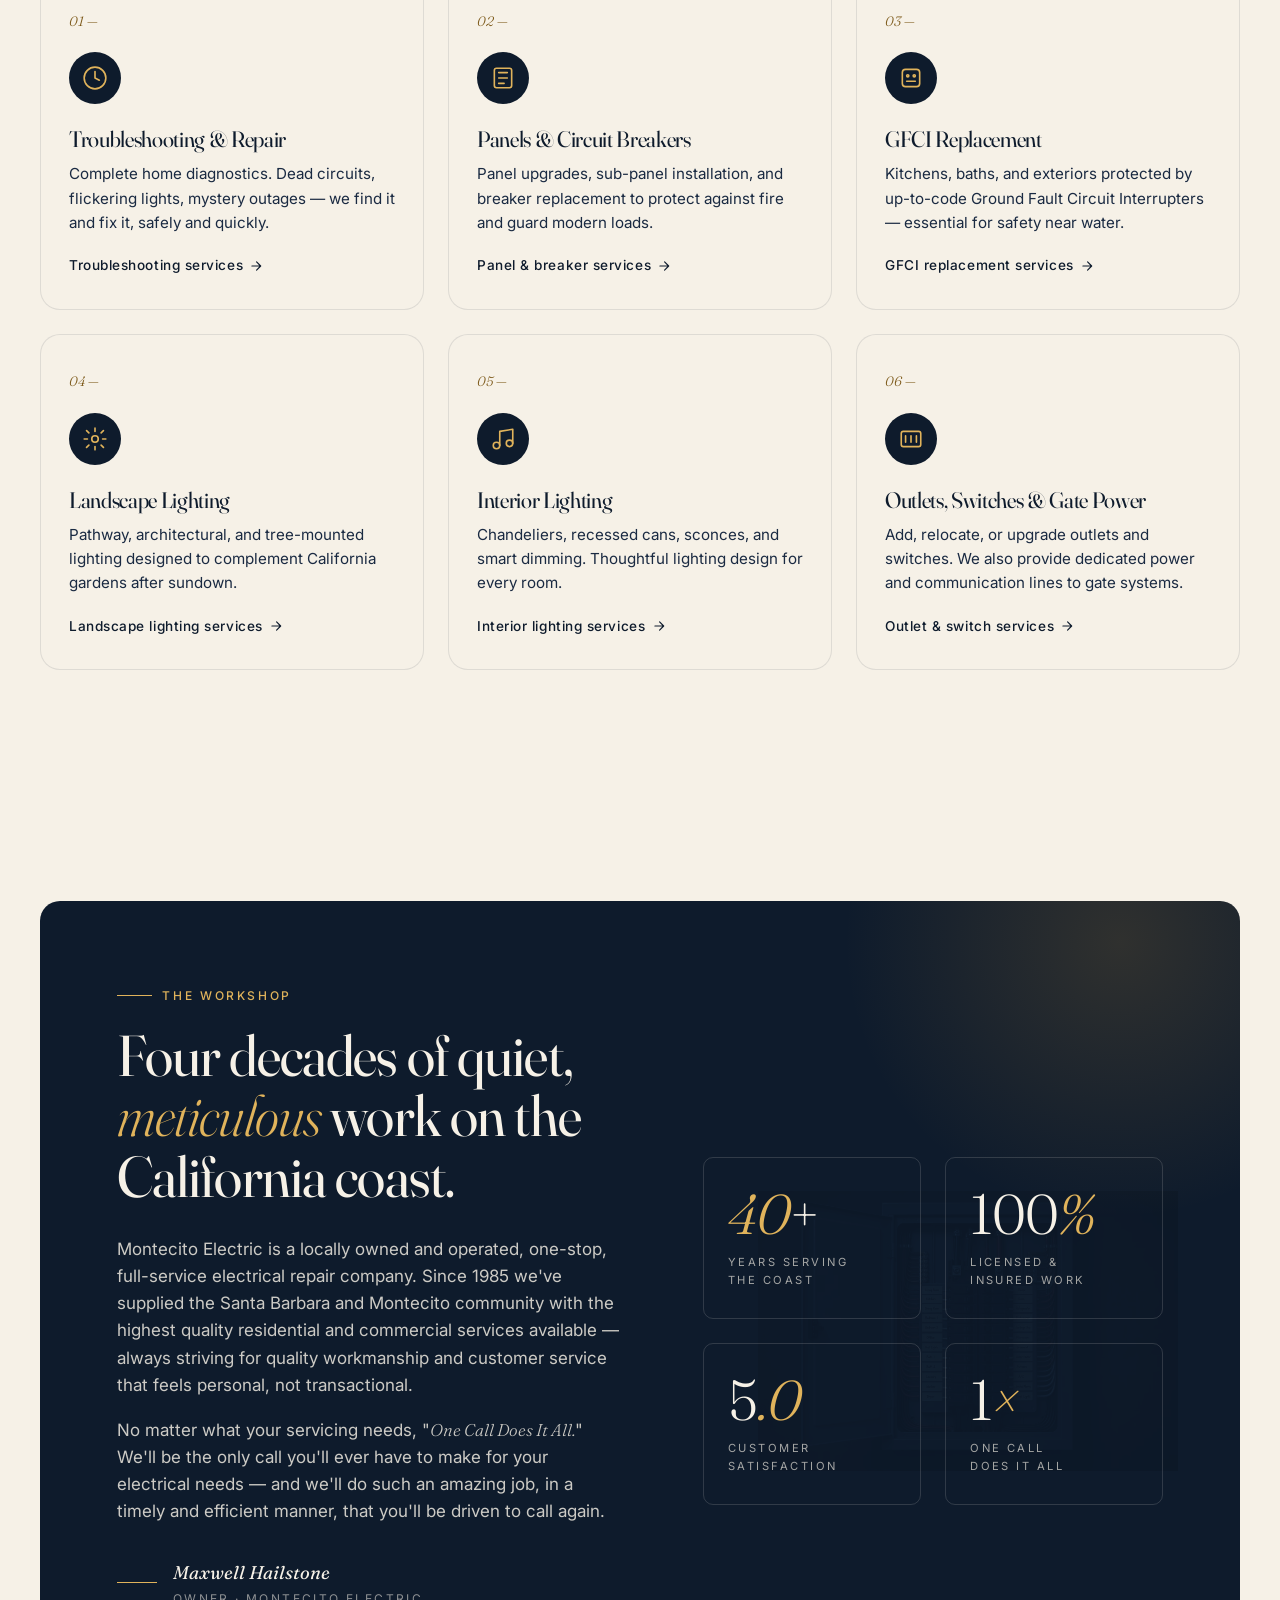
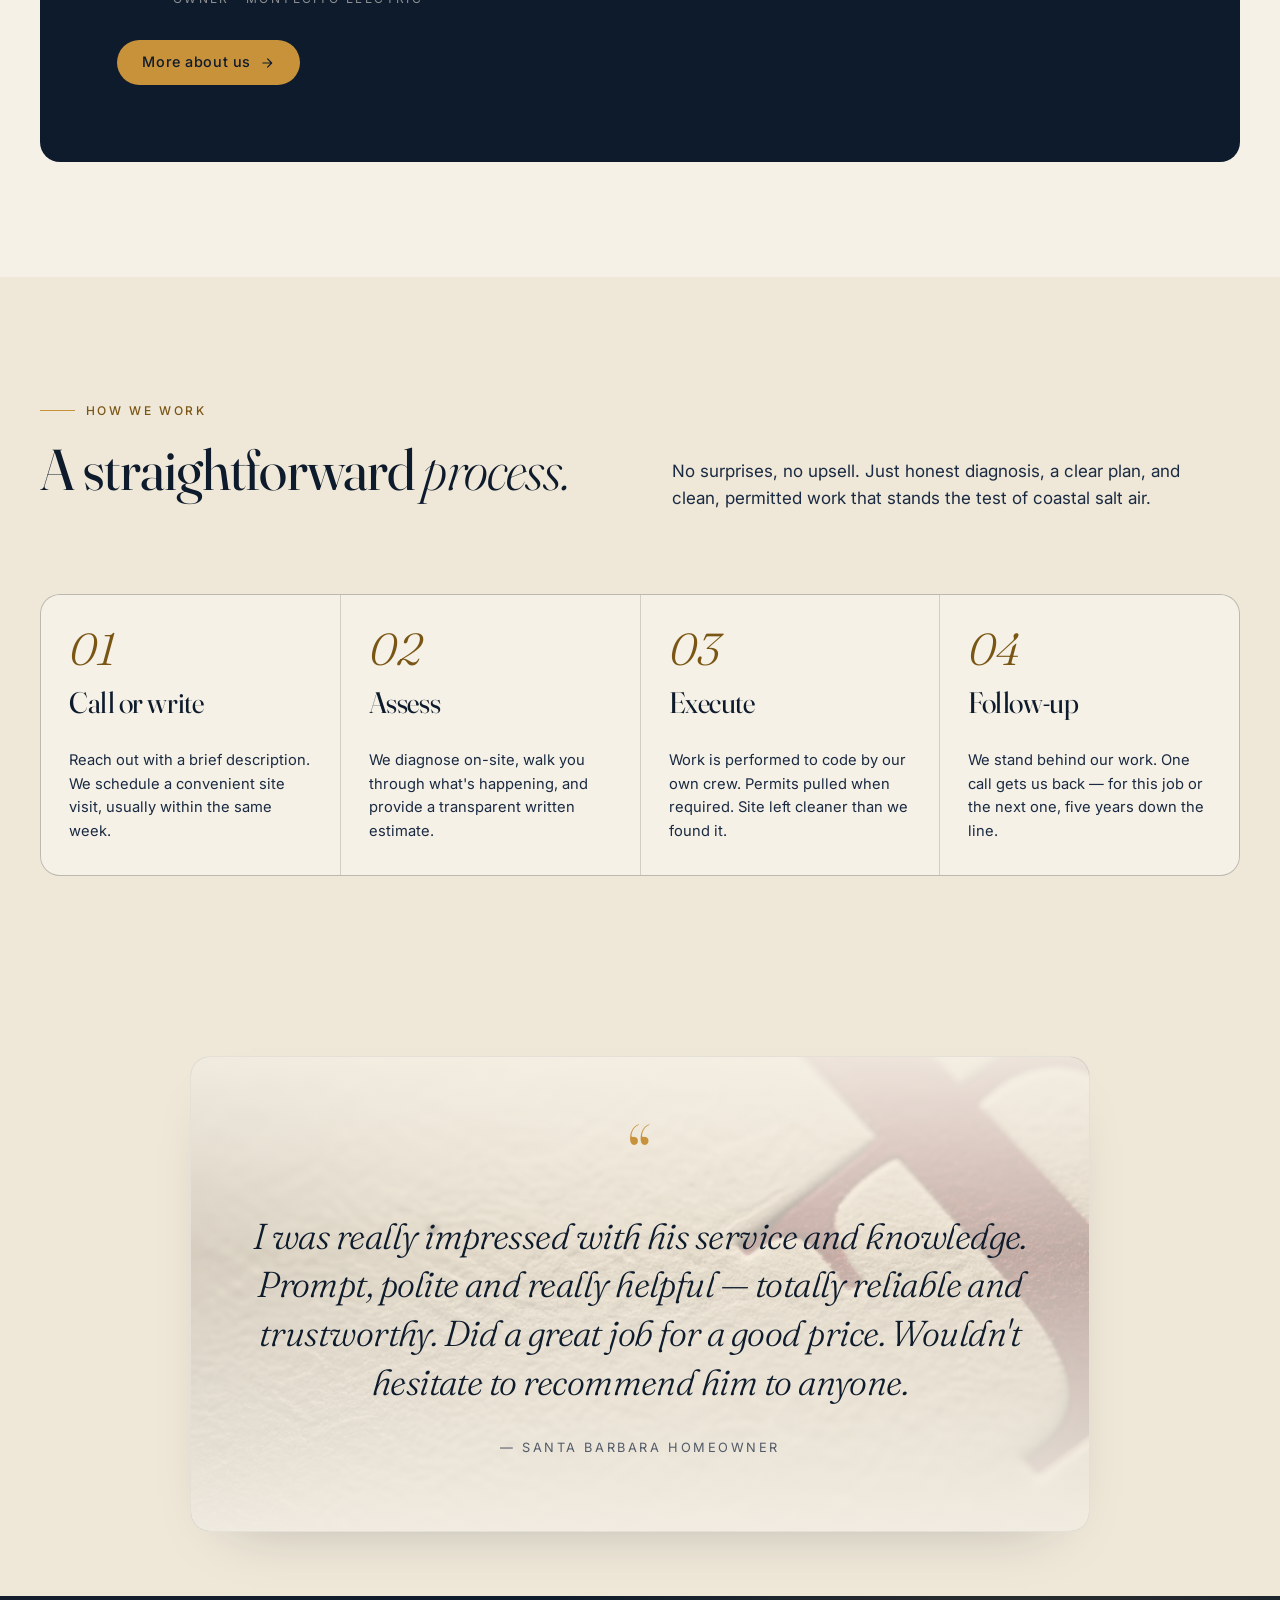
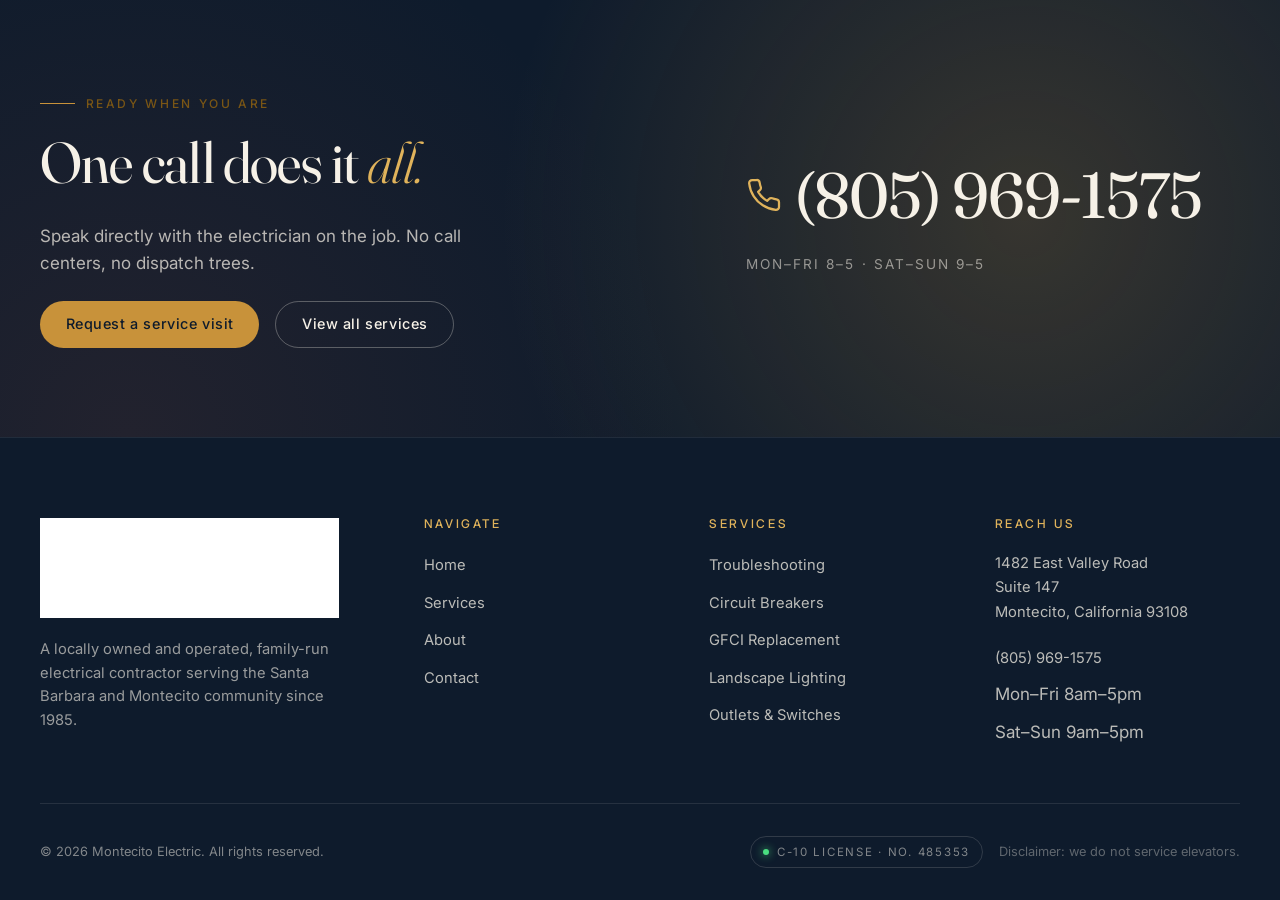
==== commit 8fa6ce94: "Fix PageSpeed performance: WebP images, non-blocking CSS/fonts, accessibility Performance: - Convert" ====
--- a/index.html
+++ b/index.html
@@ -8,8 +8,11 @@
 <meta name="theme-color" content="#0E1B2C" />
 <link rel="preconnect" href="https://fonts.googleapis.com" />
 <link rel="preconnect" href="https://fonts.gstatic.com" crossorigin />
-<link rel="preload" as="image" href="assets/images/panel-breaker-electrical-work.png" />
-<link rel="stylesheet" href="assets/css/styles.css" />
+<link rel="preload" as="image" href="assets/images/panel-breaker-electrical-work.webp" />
+<link rel="stylesheet" href="assets/css/styles.css" media="print" onload="this.media='all'" />
+<noscript><link rel="stylesheet" href="assets/css/styles.css" /></noscript>
+<link rel="stylesheet" href="https://fonts.googleapis.com/css2?family=Fraunces:ital,opsz,wght@0,9..144,300;0,9..144,400;0,9..144,500;0,9..144,600;0,9..144,700;1,9..144,400&family=Inter:wght@300;400;500;600;700&display=swap" media="print" onload="this.media='all'" />
+<noscript><link rel="stylesheet" href="https://fonts.googleapis.com/css2?family=Fraunces:ital,opsz,wght@0,9..144,300;0,9..144,400;0,9..144,500;0,9..144,600;0,9..144,700;1,9..144,400&family=Inter:wght@300;400;500;600;700&display=swap" /></noscript>
 <link rel="icon" type="image/webp" href="assets/images/montecito-electric-logo.webp" />
 <link rel="icon" type="image/svg+xml" href="data:image/svg+xml,%3Csvg xmlns='http://www.w3.org/2000/svg' viewBox='0 0 64 64'%3E%3Crect width='64' height='64' rx='14' fill='%230E1B2C'/%3E%3Cpath d='M35 14 L20 36 H30 L28 50 L44 28 H34 Z' fill='%23E0B35B'/%3E%3C/svg%3E" />
 </head>
@@ -24,7 +27,7 @@
 <header class="site-header">
   <div class="container nav-inner">
     <a href="index.html" class="brand" aria-label="Montecito Electric — Home">
-      <img class="brand-logo" src="assets/images/montecito-electric-logo.webp" alt="Montecito Electric" decoding="async" />
+      <img class="brand-logo" src="assets/images/montecito-electric-logo.webp" alt="Montecito Electric" width="400" height="136" decoding="async" />
     </a>
 
     <nav aria-label="Primary">
@@ -51,6 +54,8 @@
     </div>
   </div>
 </header>
+
+<main>
 
 <!-- HERO -->
 <section class="hero">
@@ -94,10 +99,10 @@
       <div class="hero-visual" aria-hidden="true">
         <img
           class="hero-photo"
-          src="assets/images/panel-breaker-electrical-work.png"
-          alt=""
-          width="1122"
-          height="1402"
+          src="assets/images/panel-breaker-electrical-work.webp"
+          alt="Electrical panel and breaker work"
+          width="800"
+          height="1000"
           decoding="async"
           fetchpriority="high"
         />
@@ -161,7 +166,7 @@
         <h3>Troubleshooting & Repair</h3>
         <p>Complete home diagnostics. Dead circuits, flickering lights, mystery outages — we find it and fix it, safely and quickly.</p>
         <a href="services.html#troubleshooting" class="service-link">
-          Learn more
+          Troubleshooting services
           <svg viewBox="0 0 24 24" fill="none" stroke="currentColor" stroke-width="2" stroke-linecap="round" stroke-linejoin="round"><path d="M5 12h14M13 5l7 7-7 7"/></svg>
         </a>
       </article>
@@ -174,7 +179,7 @@
         <h3>Panels & Circuit Breakers</h3>
         <p>Panel upgrades, sub-panel installation, and breaker replacement to protect against fire and guard modern loads.</p>
         <a href="services.html#breakers" class="service-link">
-          Learn more
+          Panel & breaker services
           <svg viewBox="0 0 24 24" fill="none" stroke="currentColor" stroke-width="2" stroke-linecap="round" stroke-linejoin="round"><path d="M5 12h14M13 5l7 7-7 7"/></svg>
         </a>
       </article>
@@ -187,7 +192,7 @@
         <h3>GFCI Replacement</h3>
         <p>Kitchens, baths, and exteriors protected by up-to-code Ground Fault Circuit Interrupters — essential for safety near water.</p>
         <a href="services.html#gfci" class="service-link">
-          Learn more
+          GFCI replacement services
           <svg viewBox="0 0 24 24" fill="none" stroke="currentColor" stroke-width="2" stroke-linecap="round" stroke-linejoin="round"><path d="M5 12h14M13 5l7 7-7 7"/></svg>
         </a>
       </article>
@@ -200,7 +205,7 @@
         <h3>Landscape Lighting</h3>
         <p>Pathway, architectural, and tree-mounted lighting designed to complement California gardens after sundown.</p>
         <a href="services.html#landscape" class="service-link">
-          Learn more
+          Landscape lighting services
           <svg viewBox="0 0 24 24" fill="none" stroke="currentColor" stroke-width="2" stroke-linecap="round" stroke-linejoin="round"><path d="M5 12h14M13 5l7 7-7 7"/></svg>
         </a>
       </article>
@@ -213,7 +218,7 @@
         <h3>Interior Lighting</h3>
         <p>Chandeliers, recessed cans, sconces, and smart dimming. Thoughtful lighting design for every room.</p>
         <a href="services.html#interior" class="service-link">
-          Learn more
+          Interior lighting services
           <svg viewBox="0 0 24 24" fill="none" stroke="currentColor" stroke-width="2" stroke-linecap="round" stroke-linejoin="round"><path d="M5 12h14M13 5l7 7-7 7"/></svg>
         </a>
       </article>
@@ -226,7 +231,7 @@
         <h3>Outlets, Switches & Gate Power</h3>
         <p>Add, relocate, or upgrade outlets and switches. We also provide dedicated power and communication lines to gate systems.</p>
         <a href="services.html#outlets" class="service-link">
-          Learn more
+          Outlet & switch services
           <svg viewBox="0 0 24 24" fill="none" stroke="currentColor" stroke-width="2" stroke-linecap="round" stroke-linejoin="round"><path d="M5 12h14M13 5l7 7-7 7"/></svg>
         </a>
       </article>
@@ -306,22 +311,22 @@
     <div class="process-list reveal">
       <div class="process-item">
         <span class="process-step">01</span>
-        <h4>Call or write</h4>
+        <h3>Call or write</h3>
         <p>Reach out with a brief description. We schedule a convenient site visit, usually within the same week.</p>
       </div>
       <div class="process-item">
         <span class="process-step">02</span>
-        <h4>Assess</h4>
+        <h3>Assess</h3>
         <p>We diagnose on-site, walk you through what's happening, and provide a transparent written estimate.</p>
       </div>
       <div class="process-item">
         <span class="process-step">03</span>
-        <h4>Execute</h4>
+        <h3>Execute</h3>
         <p>Work is performed to code by our own crew. Permits pulled when required. Site left cleaner than we found it.</p>
       </div>
       <div class="process-item">
         <span class="process-step">04</span>
-        <h4>Follow-up</h4>
+        <h3>Follow-up</h3>
         <p>We stand behind our work. One call gets us back — for this job or the next one, five years down the line.</p>
       </div>
     </div>
@@ -370,13 +375,15 @@
   </div>
 </section>
 
+</main>
+
 <!-- Footer -->
 <footer class="site-footer">
   <div class="container">
     <div class="footer-grid">
       <div class="footer-brand">
         <a href="index.html" class="brand" aria-label="Montecito Electric">
-          <img class="brand-logo" src="assets/images/montecito-electric-logo.webp" alt="Montecito Electric" decoding="async" />
+          <img class="brand-logo" src="assets/images/montecito-electric-logo.webp" alt="Montecito Electric" width="400" height="136" decoding="async" loading="lazy" />
         </a>
         <p>A locally owned and operated, family-run electrical contractor serving the Santa Barbara and Montecito community since 1985.</p>
       </div>
@@ -421,7 +428,7 @@
       <div>© <span data-year>2026</span> Montecito Electric. All rights reserved.</div>
       <div style="display:flex; gap:1rem; align-items:center; flex-wrap:wrap">
         <span class="license-tag">C-10 License · No. 485353</span>
-        <span style="opacity:.5">Disclaimer: we do not service elevators.</span>
+        <span style="opacity:.7">Disclaimer: we do not service elevators.</span>
       </div>
     </div>
   </div>
@@ -430,14 +437,3 @@
 <script src="assets/js/main.js" defer></script>
 </body>
 </html>
-lex-wrap:wrap">
-        <span class="license-tag">C-10 License · No. 485353</span>
-        <span style="opacity:.5">Disclaimer: we do not service elevators.</span>
-      </div>
-    </div>
-  </div>
-</footer>
-
-<script src="assets/js/main.js" defer></script>
-</body>
-</html>
--- a/assets/css/styles.css
+++ b/assets/css/styles.css
@@ -4,8 +4,7 @@
    golden-hour amber, ivory. Serif display + refined sans.
    ========================================================= */
 
-/* ---------- Fonts (self-hosted via Google Fonts CDN) ---------- */
-@import url('https://fonts.googleapis.com/css2?family=Fraunces:ital,opsz,wght@0,9..144,300;0,9..144,400;0,9..144,500;0,9..144,600;0,9..144,700;1,9..144,400&family=Inter:wght@300;400;500;600;700&display=swap');
+/* ---------- Fonts — loaded via <link> in HTML <head> ---------- */
 
 /* ---------- Design tokens ---------- */
 :root {
@@ -18,10 +17,10 @@
   --bone:       #E7DFC9;
   --amber:      #C8923A;       /* golden-hour accent */
   --amber-lite: #E0B35B;
-  --amber-deep: #9A6E22;
+  --amber-deep: #7A5615;
   --terracotta: #B4553C;
   --sage:       #6B7A5A;
-  --muted:      #6B7383;
+  --muted:      #525A68;
 
   /* Typography */
   --font-display: 'Fraunces', 'Times New Roman', Georgia, serif;
@@ -576,7 +575,7 @@
   content: "";
   position: absolute;
   inset: 0;
-  background: url("../images/best-electrician-in-montecito.png") 92% 50% / min(52vw, 420px) auto no-repeat;
+  background: url("../images/best-electrician-in-montecito.webp") 92% 50% / min(52vw, 420px) auto no-repeat;
   opacity: 0.16;
   pointer-events: none;
   mix-blend-mode: soft-light;
@@ -715,7 +714,7 @@
   position: absolute;
   inset: 0;
   z-index: 0;
-  background-image: url("../images/background texture.png");
+  background-image: url("../images/background texture.webp");
   background-size: cover;
   background-position: center 40%;
   opacity: 0.5;
--- a/assets/css/styles.css
+++ b/assets/css/styles.css
@@ -4,8 +4,7 @@
    golden-hour amber, ivory. Serif display + refined sans.
    ========================================================= */
 
-/* ---------- Fonts (self-hosted via Google Fonts CDN) ---------- */
-@import url('https://fonts.googleapis.com/css2?family=Fraunces:ital,opsz,wght@0,9..144,300;0,9..144,400;0,9..144,500;0,9..144,600;0,9..144,700;1,9..144,400&family=Inter:wght@300;400;500;600;700&display=swap');
+/* ---------- Fonts — loaded via <link> in HTML <head> ---------- */
 
 /* ---------- Design tokens ---------- */
 :root {
@@ -18,10 +17,10 @@
   --bone:       #E7DFC9;
   --amber:      #C8923A;       /* golden-hour accent */
   --amber-lite: #E0B35B;
-  --amber-deep: #9A6E22;
+  --amber-deep: #7A5615;
   --terracotta: #B4553C;
   --sage:       #6B7A5A;
-  --muted:      #6B7383;
+  --muted:      #525A68;
 
   /* Typography */
   --font-display: 'Fraunces', 'Times New Roman', Georgia, serif;
@@ -576,7 +575,7 @@
   content: "";
   position: absolute;
   inset: 0;
-  background: url("../images/best-electrician-in-montecito.png") 92% 50% / min(52vw, 420px) auto no-repeat;
+  background: url("../images/best-electrician-in-montecito.webp") 92% 50% / min(52vw, 420px) auto no-repeat;
   opacity: 0.16;
   pointer-events: none;
   mix-blend-mode: soft-light;
@@ -715,7 +714,7 @@
   position: absolute;
   inset: 0;
   z-index: 0;
-  background-image: url("../images/background texture.png");
+  background-image: url("../images/background texture.webp");
   background-size: cover;
   background-position: center 40%;
   opacity: 0.5;
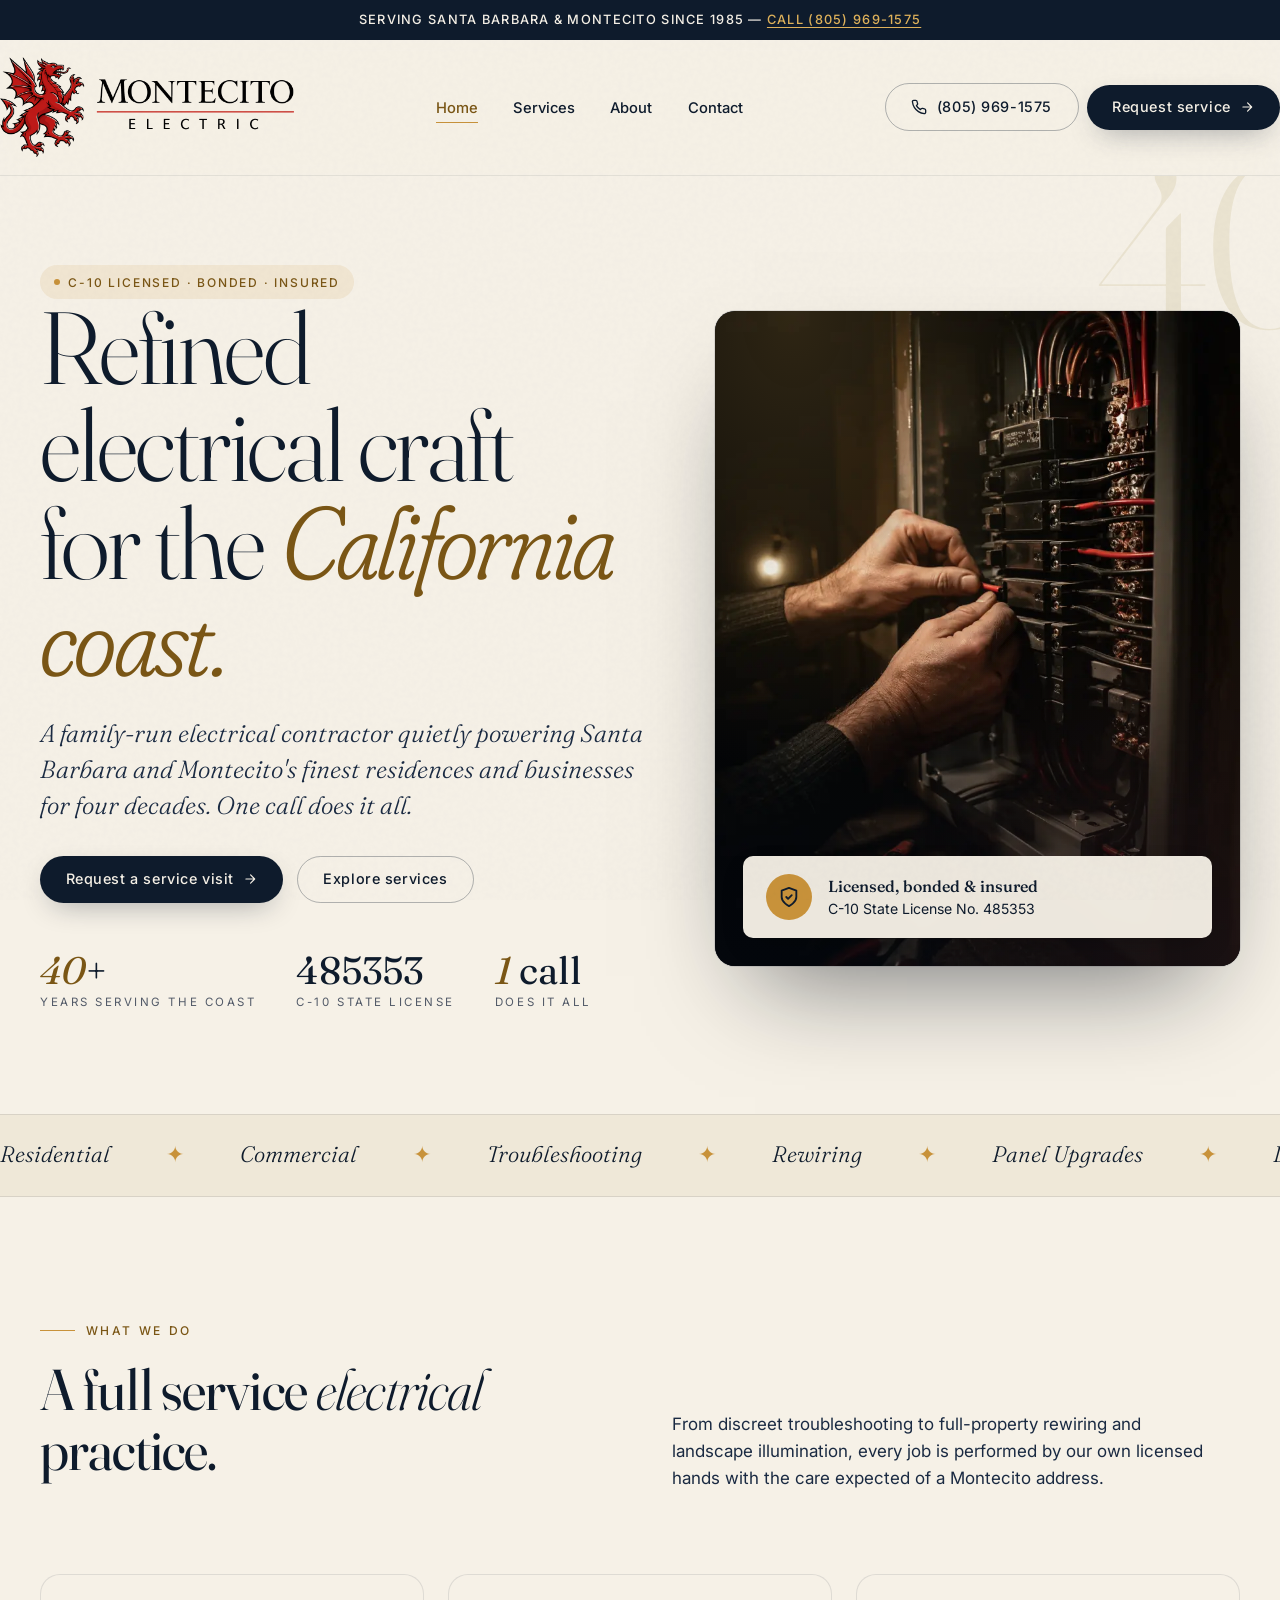
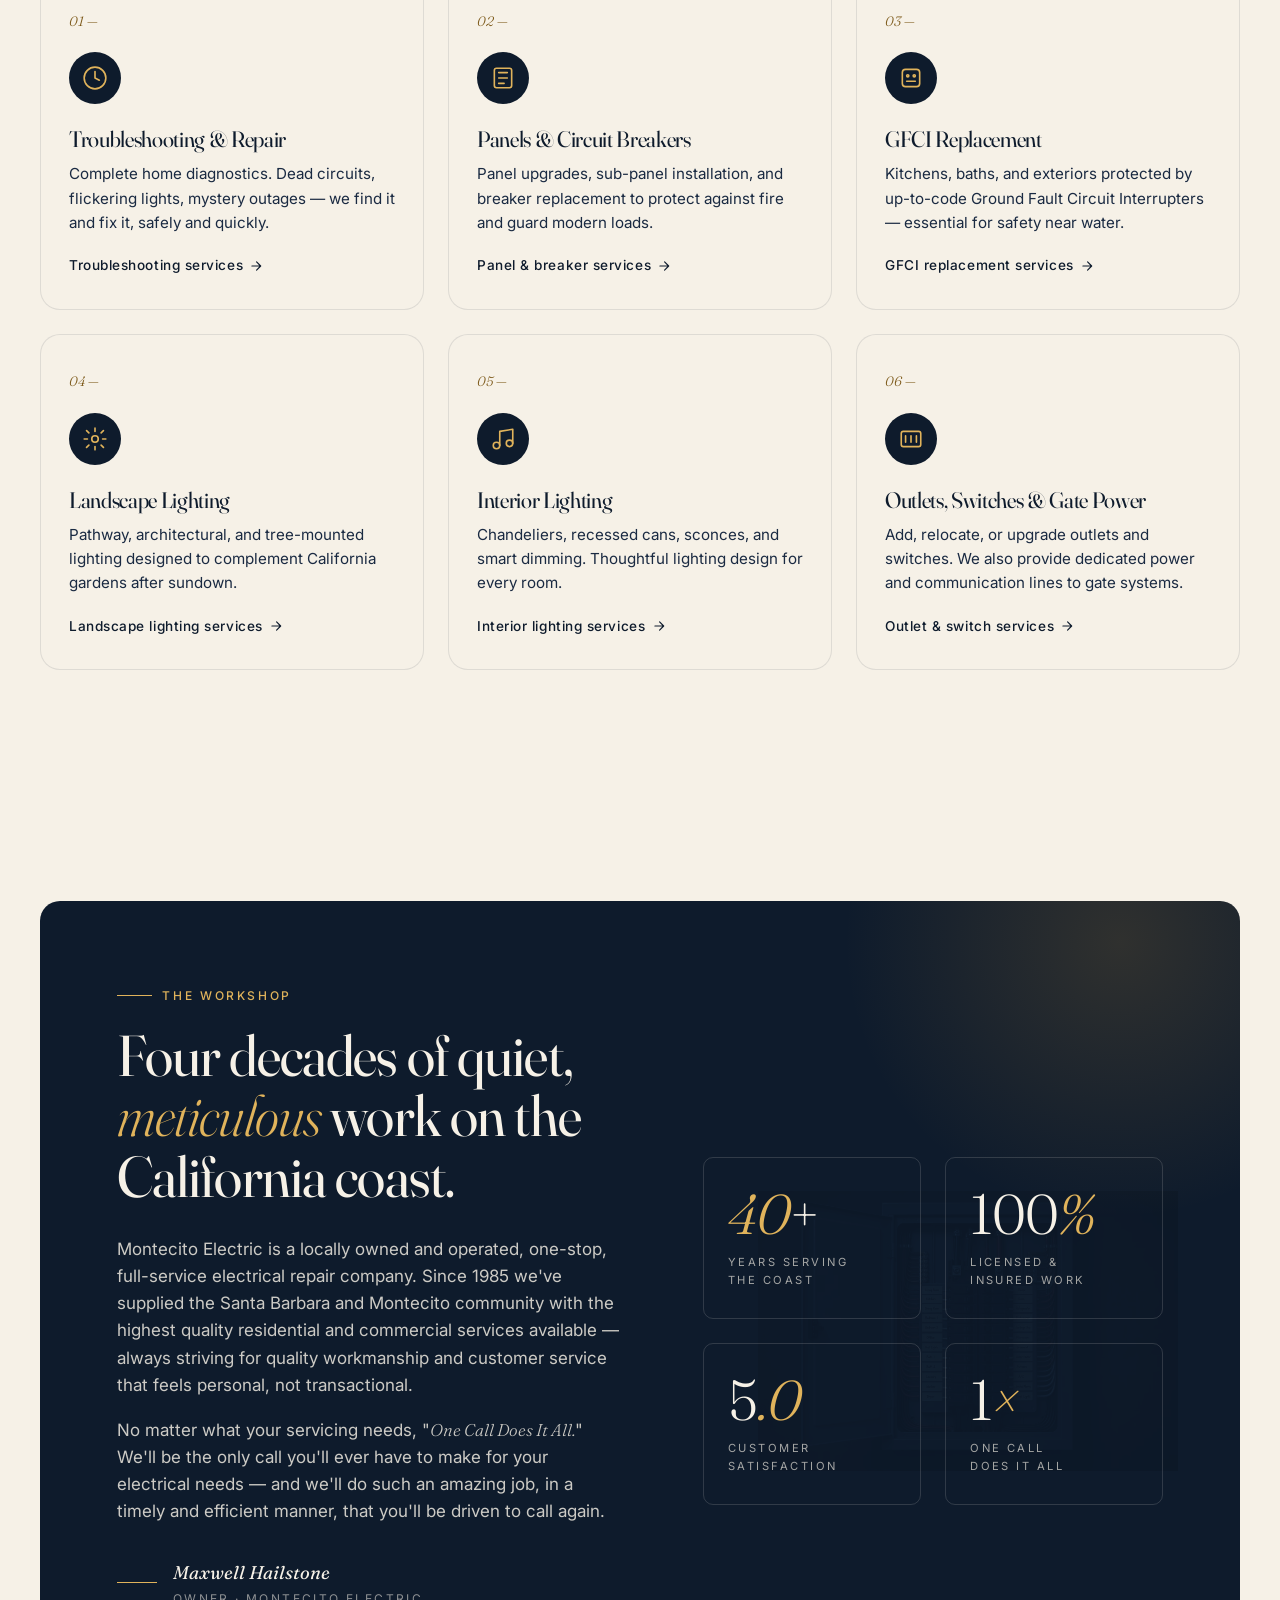
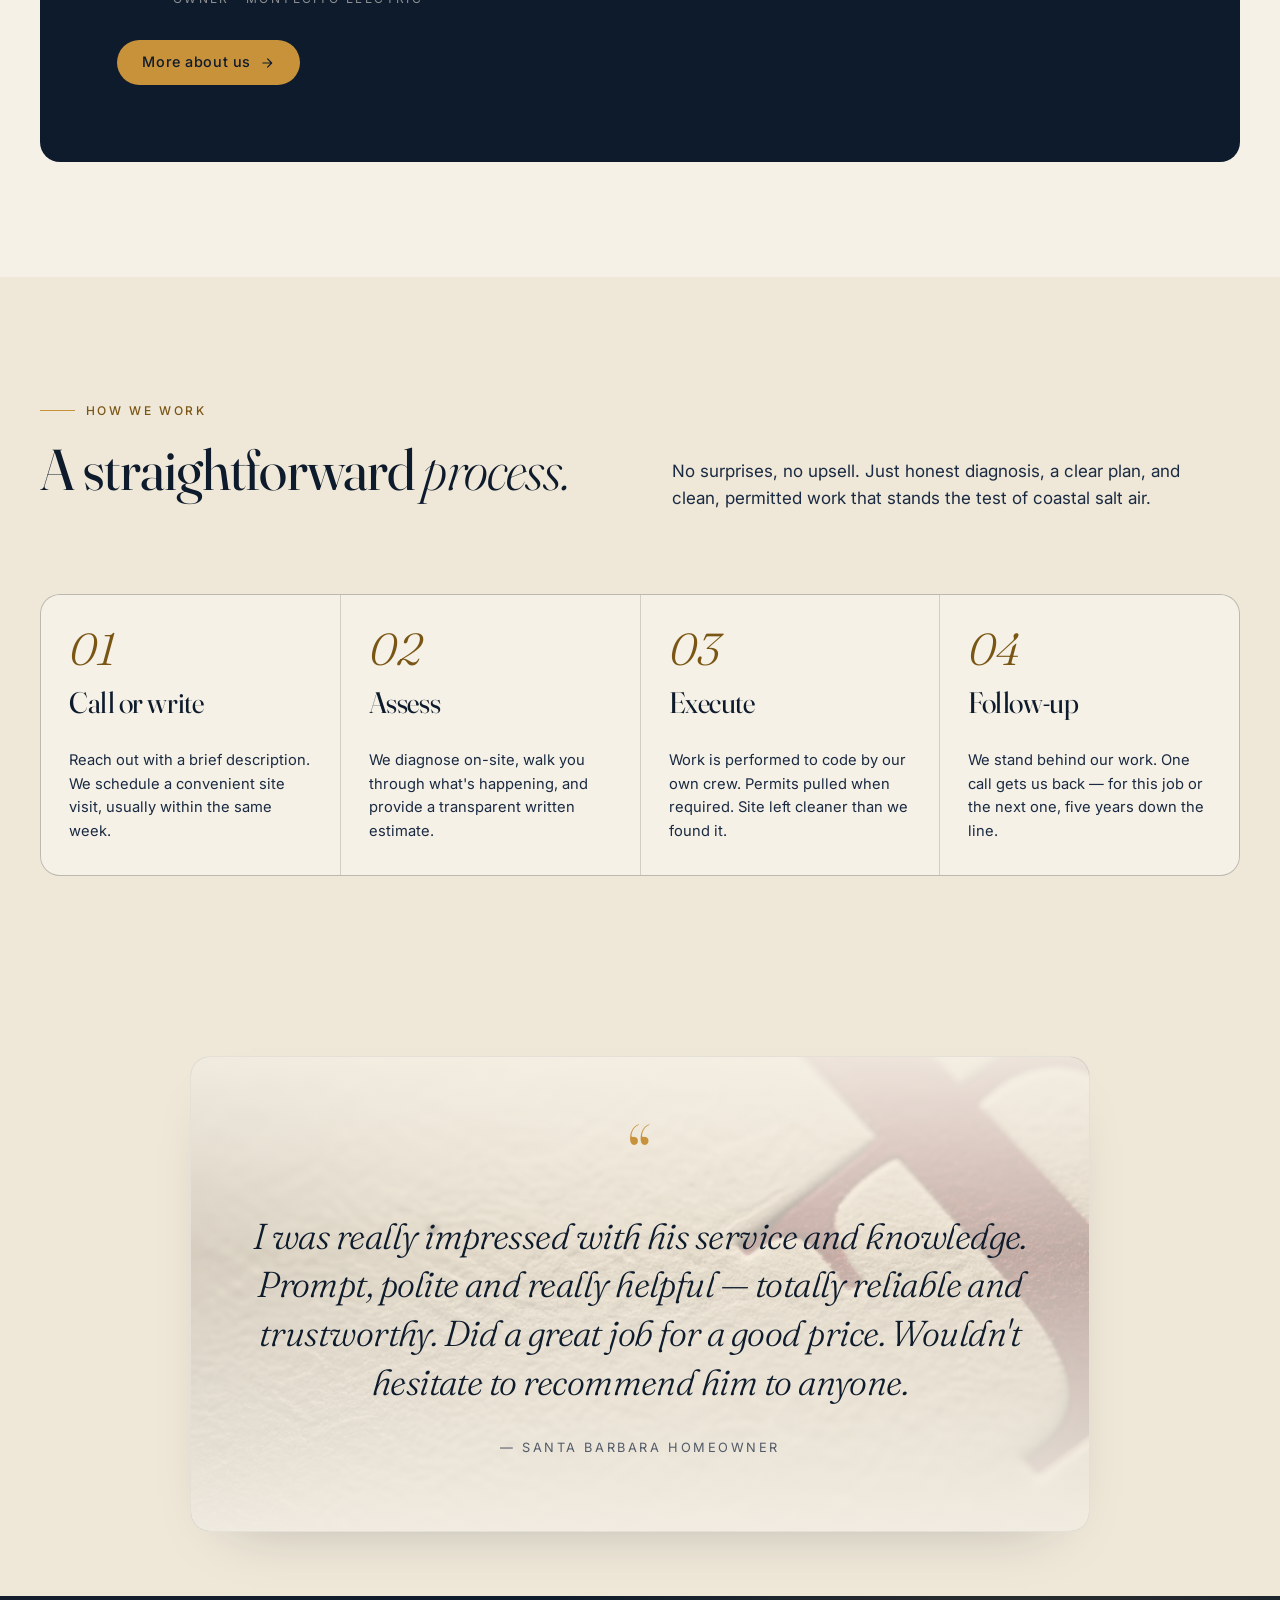
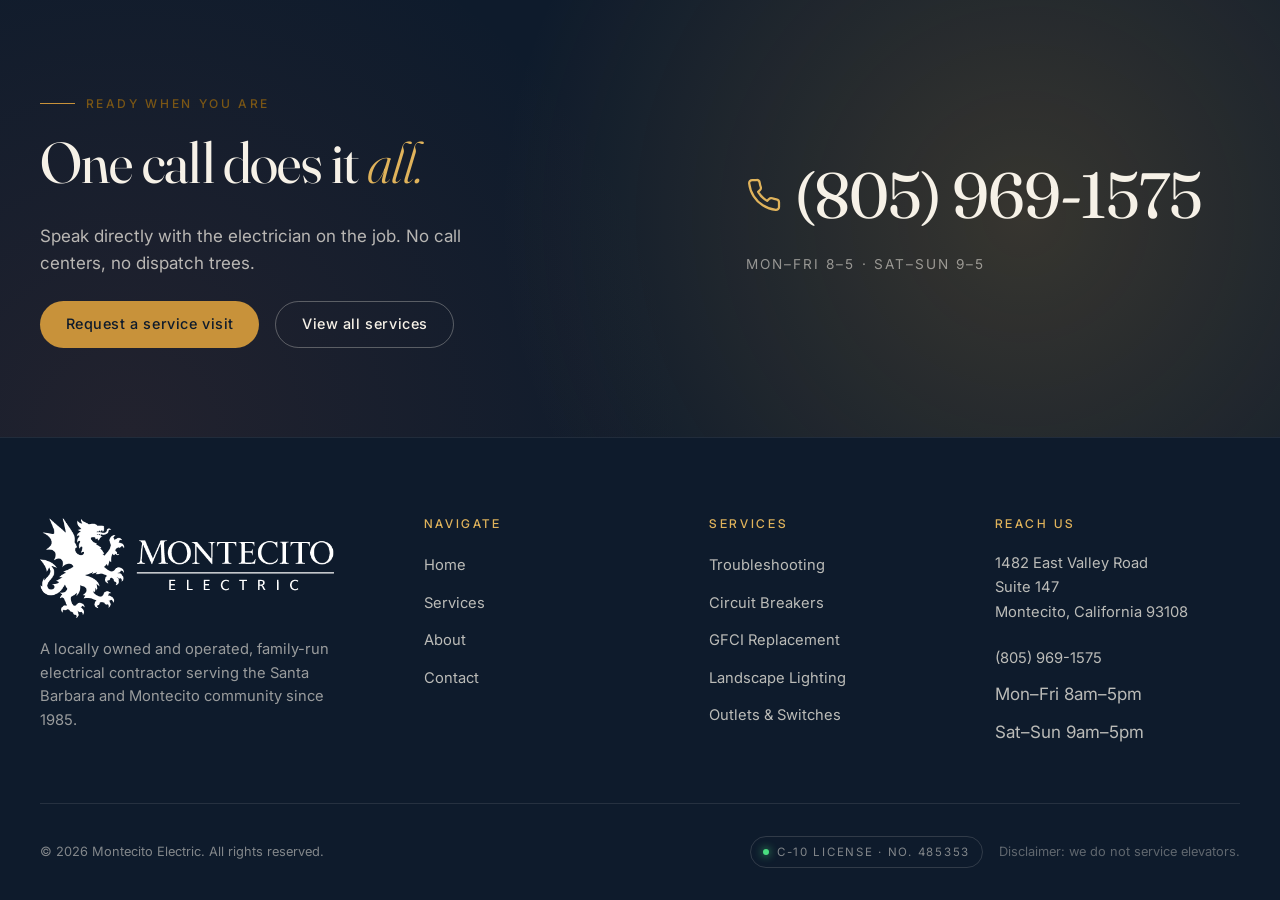
==== commit b3d41ff8: "Restore correct transparent webp logo and fix FOUC Reverted logo to the original transparent-backgro" ====
--- a/index.html
+++ b/index.html
@@ -9,8 +9,7 @@
 <link rel="preconnect" href="https://fonts.googleapis.com" />
 <link rel="preconnect" href="https://fonts.gstatic.com" crossorigin />
 <link rel="preload" as="image" href="assets/images/panel-breaker-electrical-work.webp" />
-<link rel="stylesheet" href="assets/css/styles.css" media="print" onload="this.media='all'" />
-<noscript><link rel="stylesheet" href="assets/css/styles.css" /></noscript>
+<link rel="stylesheet" href="assets/css/styles.css" />
 <link rel="stylesheet" href="https://fonts.googleapis.com/css2?family=Fraunces:ital,opsz,wght@0,9..144,300;0,9..144,400;0,9..144,500;0,9..144,600;0,9..144,700;1,9..144,400&family=Inter:wght@300;400;500;600;700&display=swap" media="print" onload="this.media='all'" />
 <noscript><link rel="stylesheet" href="https://fonts.googleapis.com/css2?family=Fraunces:ital,opsz,wght@0,9..144,300;0,9..144,400;0,9..144,500;0,9..144,600;0,9..144,700;1,9..144,400&family=Inter:wght@300;400;500;600;700&display=swap" /></noscript>
 <link rel="icon" type="image/webp" href="assets/images/montecito-electric-logo.webp" />
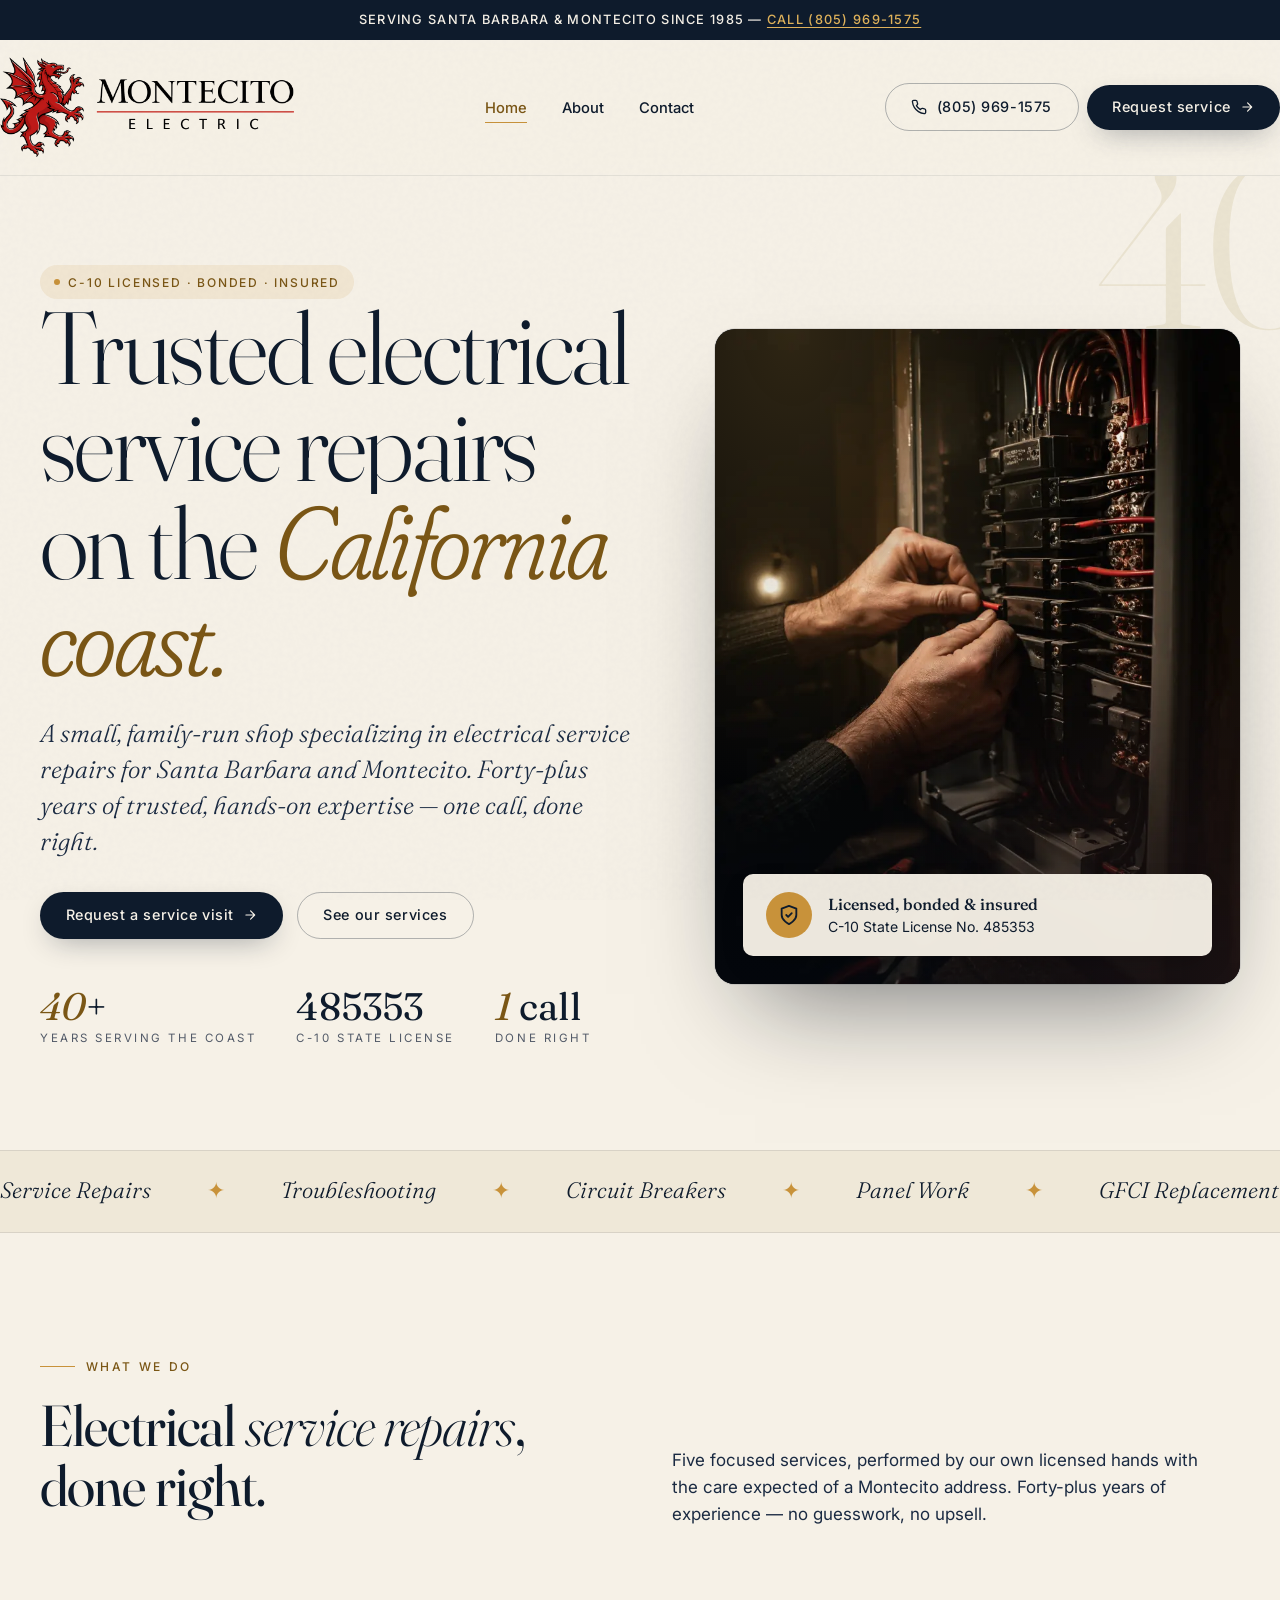
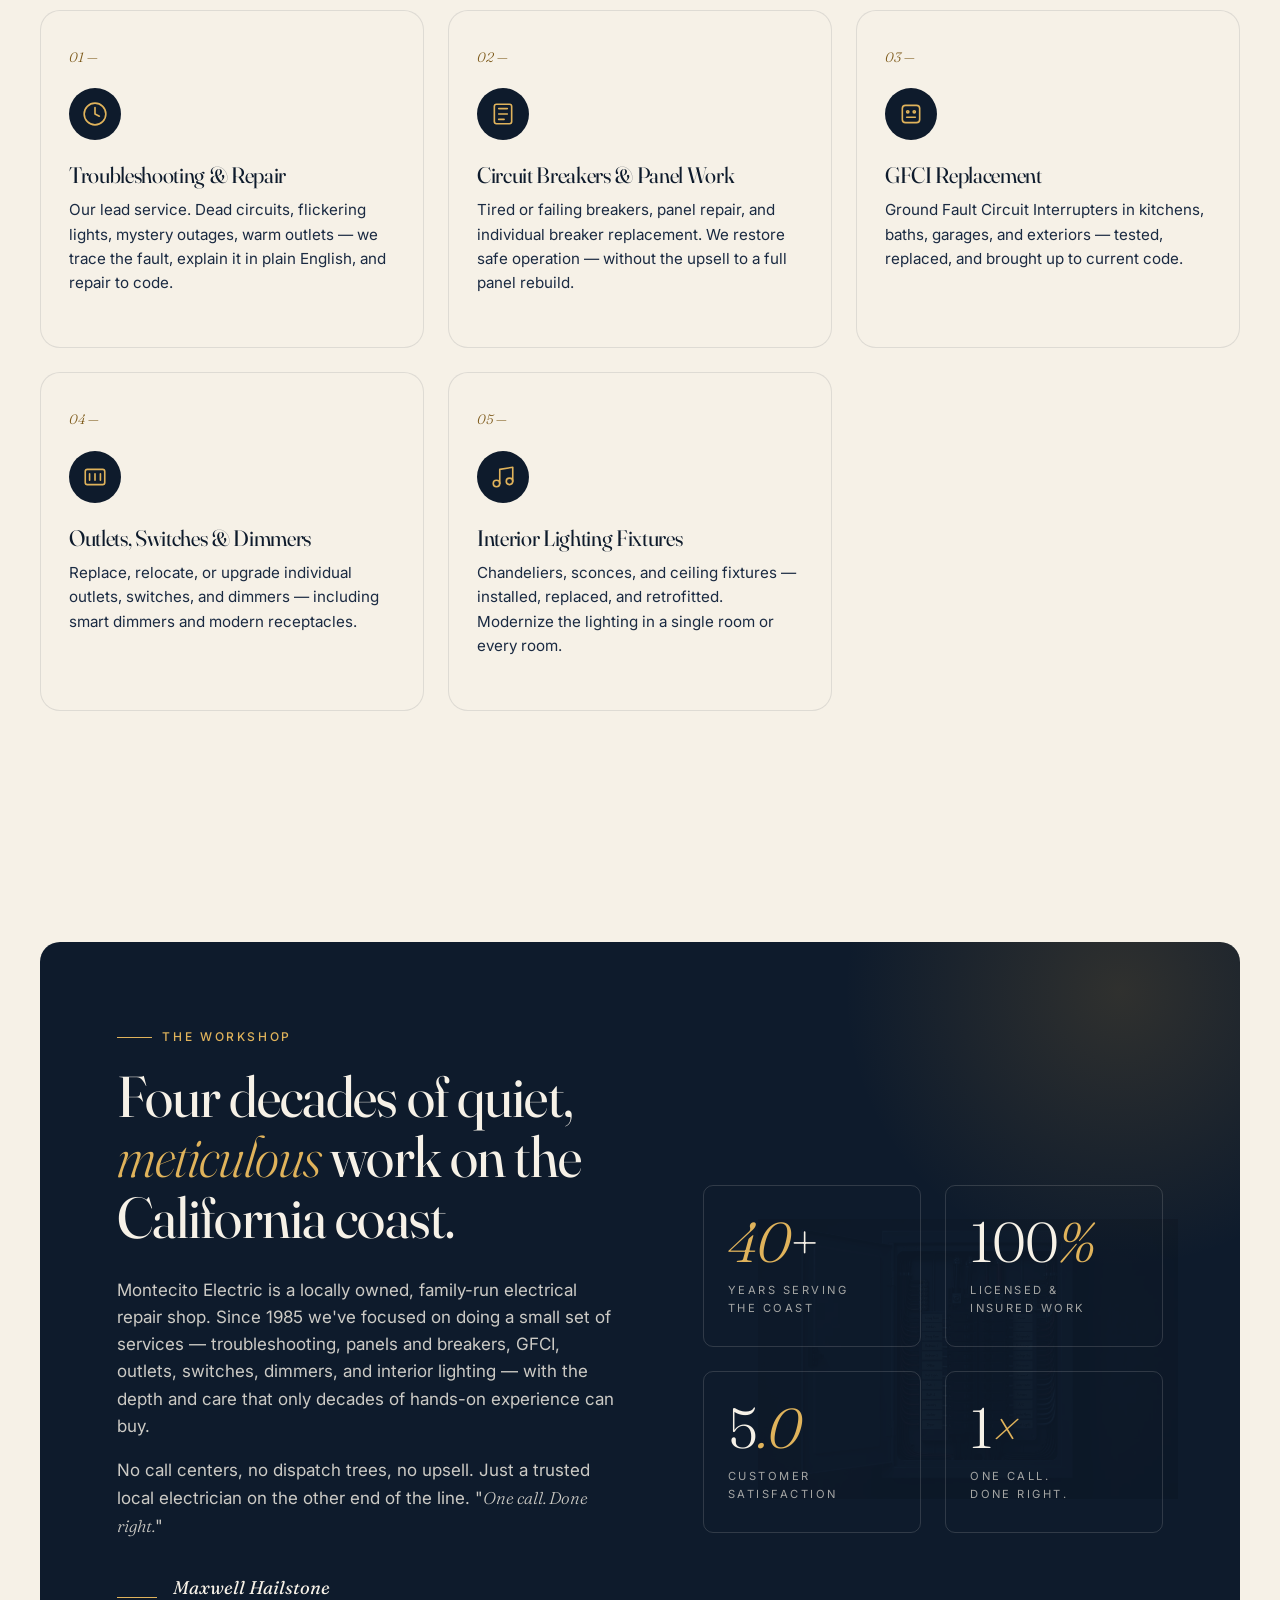
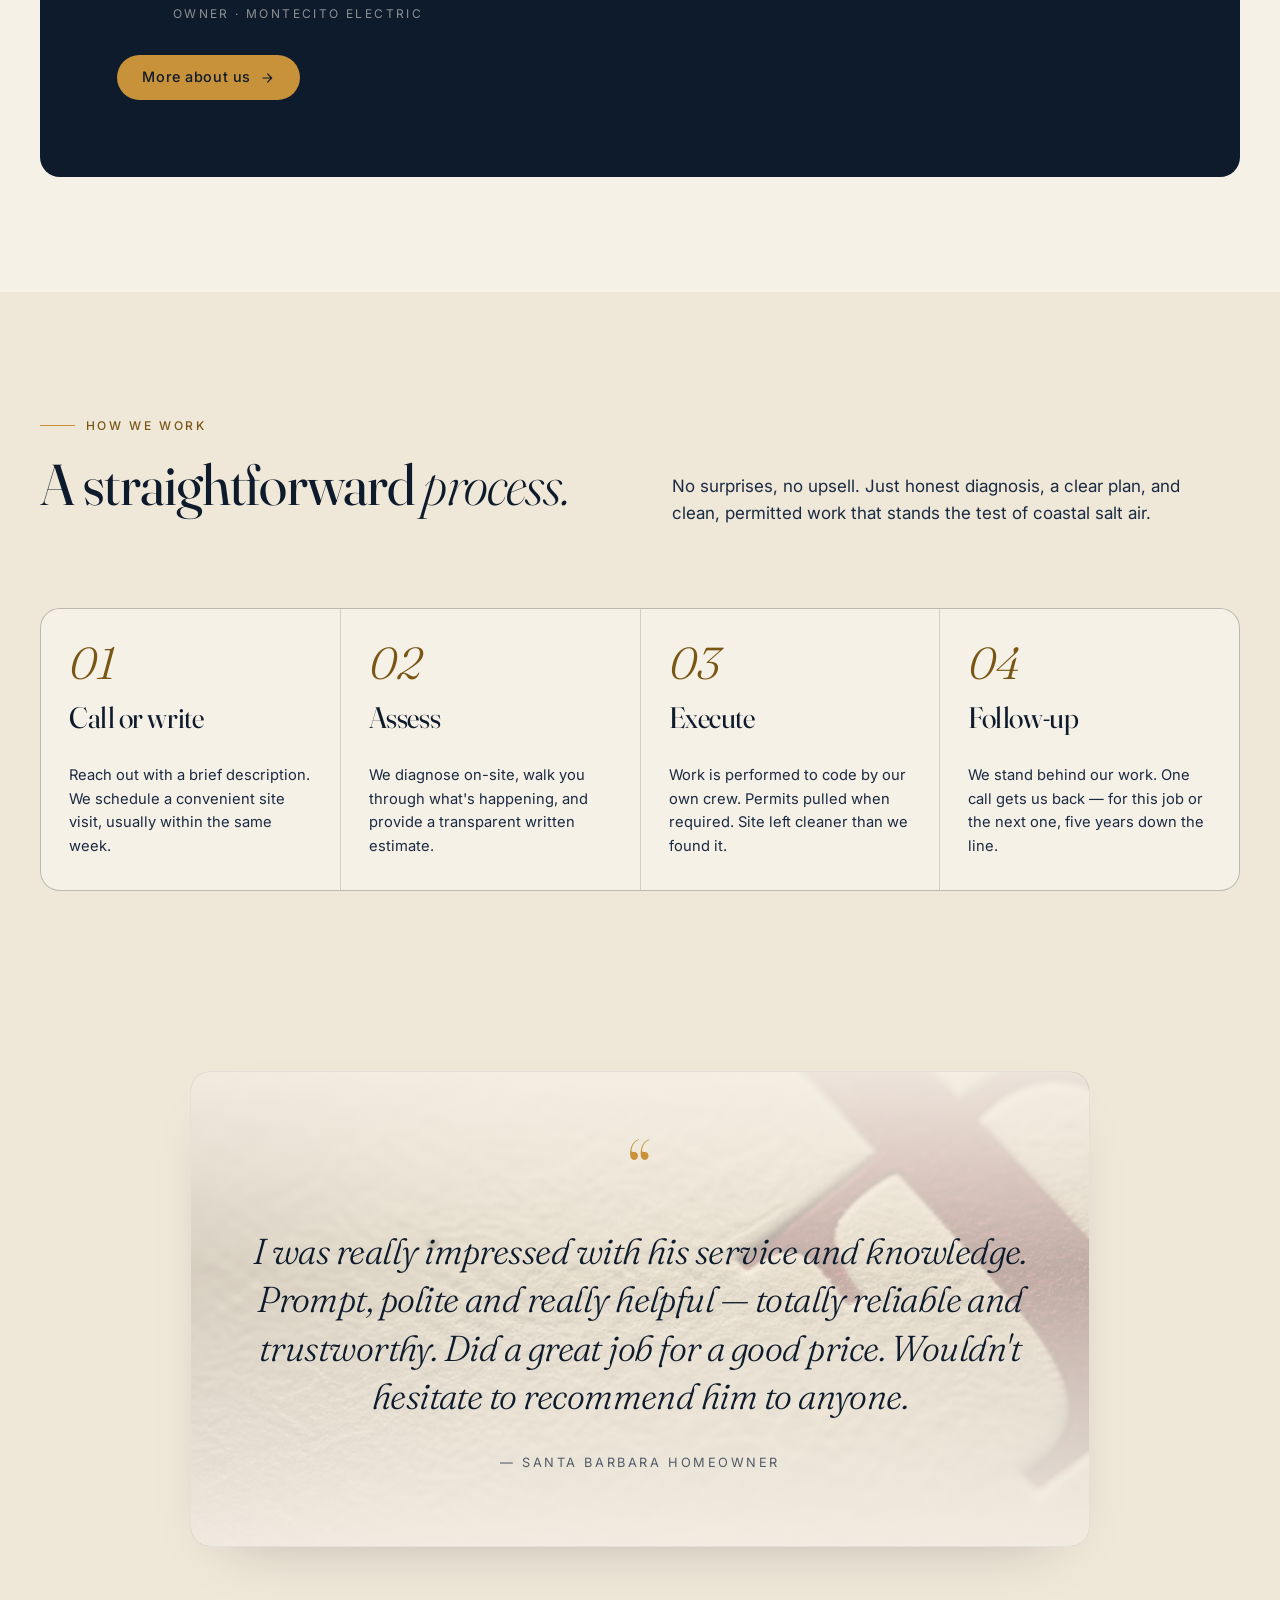
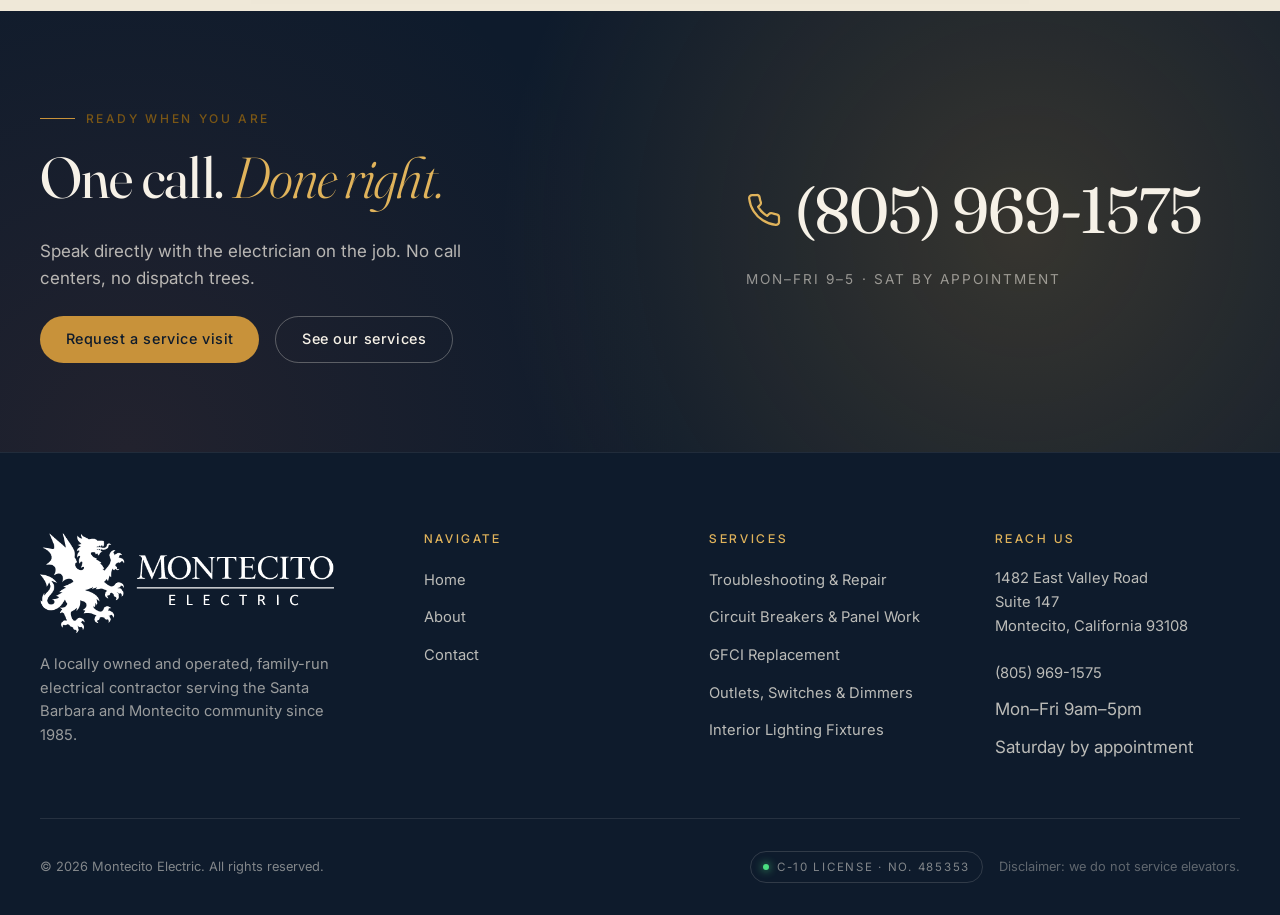
==== commit 9bc3e200: "Narrow scope to 5 services; reposition as repair specialist Owner is focusing the business down. Rem" ====
--- a/index.html
+++ b/index.html
@@ -3,8 +3,8 @@
 <head>
 <meta charset="UTF-8" />
 <meta name="viewport" content="width=device-width, initial-scale=1.0" />
-<title>Montecito Electric — Licensed Electrical Contractor · Santa Barbara & Montecito</title>
-<meta name="description" content="Family-owned, licensed electrical contractor serving Santa Barbara and Montecito since 1985. Residential, commercial, and landscape electrical services. C-10 License #485353." />
+<title>Montecito Electric — Trusted Electrical Service Repairs · Santa Barbara & Montecito</title>
+<meta name="description" content="Trusted local electrician serving Santa Barbara and Montecito since 1985. Service repairs, panel and breaker work, GFCI replacement, outlets, switches, dimmers, and interior lighting. C-10 License #485353." />
 <meta name="theme-color" content="#0E1B2C" />
 <link rel="preconnect" href="https://fonts.googleapis.com" />
 <link rel="preconnect" href="https://fonts.gstatic.com" crossorigin />
@@ -32,7 +32,6 @@
     <nav aria-label="Primary">
       <ul class="nav-links">
         <li><a href="index.html" class="active">Home</a></li>
-        <li><a href="services.html">Services</a></li>
         <li><a href="about.html">About</a></li>
         <li><a href="contact.html">Contact</a></li>
       </ul>
@@ -64,20 +63,21 @@
       <div>
         <span class="pill">C-10 Licensed · Bonded · Insured</span>
         <h1 class="hero-title">
-          <span class="line"><span>Refined</span></span>
-          <span class="line"><span>electrical craft</span></span>
-          <span class="line"><span>for the <em>California coast.</em></span></span>
+          <span class="line"><span>Trusted electrical</span></span>
+          <span class="line"><span>service repairs</span></span>
+          <span class="line"><span>on the <em>California coast.</em></span></span>
         </h1>
         <p class="hero-lead lead">
-          A family-run electrical contractor quietly powering Santa Barbara and Montecito's
-          finest residences and businesses for four decades. One call does it all.
+          A small, family-run shop specializing in electrical service repairs for
+          Santa Barbara and Montecito. Forty-plus years of trusted, hands-on
+          expertise — one call, done right.
         </p>
         <div class="hero-cta">
           <a href="contact.html" class="btn btn-primary">
             Request a service visit
             <svg class="btn-arrow" width="14" height="14" viewBox="0 0 24 24" fill="none" stroke="currentColor" stroke-width="2" stroke-linecap="round" stroke-linejoin="round"><path d="M5 12h14M13 5l7 7-7 7"/></svg>
           </a>
-          <a href="services.html" class="btn btn-ghost">Explore services</a>
+          <a href="#services" class="btn btn-ghost">See our services</a>
         </div>
         <div class="hero-meta">
           <div class="hero-meta-item">
@@ -90,7 +90,7 @@
           </div>
           <div class="hero-meta-item">
             <span class="hero-meta-num"><em>1</em> call</span>
-            <span class="hero-meta-label">Does it all</span>
+            <span class="hero-meta-label">Done right</span>
           </div>
         </div>
       </div>
@@ -123,23 +123,23 @@
 <!-- Marquee -->
 <div class="marquee" aria-hidden="true">
   <div class="marquee-track">
-    <span class="marquee-item">Residential</span>
-    <span class="marquee-item">Commercial</span>
+    <span class="marquee-item">Service Repairs</span>
     <span class="marquee-item">Troubleshooting</span>
-    <span class="marquee-item">Rewiring</span>
-    <span class="marquee-item">Panel Upgrades</span>
-    <span class="marquee-item">Landscape Lighting</span>
-    <span class="marquee-item">EV Chargers</span>
-    <span class="marquee-item">Gate Power</span>
+    <span class="marquee-item">Circuit Breakers</span>
+    <span class="marquee-item">Panel Work</span>
+    <span class="marquee-item">GFCI Replacement</span>
+    <span class="marquee-item">Outlets & Switches</span>
+    <span class="marquee-item">Dimmers</span>
+    <span class="marquee-item">Interior Lighting</span>
     <!-- duplicate for seamless loop -->
-    <span class="marquee-item">Residential</span>
-    <span class="marquee-item">Commercial</span>
+    <span class="marquee-item">Service Repairs</span>
     <span class="marquee-item">Troubleshooting</span>
-    <span class="marquee-item">Rewiring</span>
-    <span class="marquee-item">Panel Upgrades</span>
-    <span class="marquee-item">Landscape Lighting</span>
-    <span class="marquee-item">EV Chargers</span>
-    <span class="marquee-item">Gate Power</span>
+    <span class="marquee-item">Circuit Breakers</span>
+    <span class="marquee-item">Panel Work</span>
+    <span class="marquee-item">GFCI Replacement</span>
+    <span class="marquee-item">Outlets & Switches</span>
+    <span class="marquee-item">Dimmers</span>
+    <span class="marquee-item">Interior Lighting</span>
   </div>
 </div>
 
@@ -149,10 +149,11 @@
     <div class="section-head reveal">
       <div>
         <span class="eyebrow">What we do</span>
-        <h2>A full service <em class="italic-serif">electrical</em> practice.</h2>
-      </div>
-      <p>From discreet troubleshooting to full-property rewiring and landscape illumination,
-      every job is performed by our own licensed hands with the care expected of a Montecito address.</p>
+        <h2>Electrical <em class="italic-serif">service repairs</em>, done right.</h2>
+      </div>
+      <p>Five focused services, performed by our own licensed hands with the
+      care expected of a Montecito address. Forty-plus years of experience —
+      no guesswork, no upsell.</p>
     </div>
 
     <div class="services-grid">
@@ -163,11 +164,7 @@
           <svg viewBox="0 0 24 24" fill="none" stroke="currentColor" stroke-width="1.5" stroke-linecap="round" stroke-linejoin="round"><circle cx="12" cy="12" r="10"/><path d="M12 6v6l4 2"/></svg>
         </span>
         <h3>Troubleshooting & Repair</h3>
-        <p>Complete home diagnostics. Dead circuits, flickering lights, mystery outages — we find it and fix it, safely and quickly.</p>
-        <a href="services.html#troubleshooting" class="service-link">
-          Troubleshooting services
-          <svg viewBox="0 0 24 24" fill="none" stroke="currentColor" stroke-width="2" stroke-linecap="round" stroke-linejoin="round"><path d="M5 12h14M13 5l7 7-7 7"/></svg>
-        </a>
+        <p>Our lead service. Dead circuits, flickering lights, mystery outages, warm outlets — we trace the fault, explain it in plain English, and repair to code.</p>
       </article>
 
       <article class="service-card reveal">
@@ -175,12 +172,8 @@
         <span class="service-icon">
           <svg viewBox="0 0 24 24" fill="none" stroke="currentColor" stroke-width="1.5" stroke-linecap="round" stroke-linejoin="round"><rect x="4" y="3" width="16" height="18" rx="2"/><path d="M8 7h8M8 12h8M8 17h5"/></svg>
         </span>
-        <h3>Panels & Circuit Breakers</h3>
-        <p>Panel upgrades, sub-panel installation, and breaker replacement to protect against fire and guard modern loads.</p>
-        <a href="services.html#breakers" class="service-link">
-          Panel & breaker services
-          <svg viewBox="0 0 24 24" fill="none" stroke="currentColor" stroke-width="2" stroke-linecap="round" stroke-linejoin="round"><path d="M5 12h14M13 5l7 7-7 7"/></svg>
-        </a>
+        <h3>Circuit Breakers & Panel Work</h3>
+        <p>Tired or failing breakers, panel repair, and individual breaker replacement. We restore safe operation — without the upsell to a full panel rebuild.</p>
       </article>
 
       <article class="service-card reveal">
@@ -189,24 +182,16 @@
           <svg viewBox="0 0 24 24" fill="none" stroke="currentColor" stroke-width="1.5" stroke-linecap="round" stroke-linejoin="round"><rect x="4" y="4" width="16" height="16" rx="3"/><circle cx="9" cy="10" r="1"/><circle cx="15" cy="10" r="1"/><path d="M8 15h8"/></svg>
         </span>
         <h3>GFCI Replacement</h3>
-        <p>Kitchens, baths, and exteriors protected by up-to-code Ground Fault Circuit Interrupters — essential for safety near water.</p>
-        <a href="services.html#gfci" class="service-link">
-          GFCI replacement services
-          <svg viewBox="0 0 24 24" fill="none" stroke="currentColor" stroke-width="2" stroke-linecap="round" stroke-linejoin="round"><path d="M5 12h14M13 5l7 7-7 7"/></svg>
-        </a>
+        <p>Ground Fault Circuit Interrupters in kitchens, baths, garages, and exteriors — tested, replaced, and brought up to current code.</p>
       </article>
 
       <article class="service-card reveal">
         <span class="service-num">04 —</span>
         <span class="service-icon">
-          <svg viewBox="0 0 24 24" fill="none" stroke="currentColor" stroke-width="1.5" stroke-linecap="round" stroke-linejoin="round"><circle cx="12" cy="12" r="3"/><path d="M12 2v3M12 19v3M4.22 4.22l2.12 2.12M17.66 17.66l2.12 2.12M2 12h3M19 12h3M4.22 19.78l2.12-2.12M17.66 6.34l2.12-2.12"/></svg>
+          <svg viewBox="0 0 24 24" fill="none" stroke="currentColor" stroke-width="1.5" stroke-linecap="round" stroke-linejoin="round"><rect x="3" y="5" width="18" height="14" rx="2"/><path d="M7 9v6M12 9v6M17 9v6"/></svg>
         </span>
-        <h3>Landscape Lighting</h3>
-        <p>Pathway, architectural, and tree-mounted lighting designed to complement California gardens after sundown.</p>
-        <a href="services.html#landscape" class="service-link">
-          Landscape lighting services
-          <svg viewBox="0 0 24 24" fill="none" stroke="currentColor" stroke-width="2" stroke-linecap="round" stroke-linejoin="round"><path d="M5 12h14M13 5l7 7-7 7"/></svg>
-        </a>
+        <h3>Outlets, Switches & Dimmers</h3>
+        <p>Replace, relocate, or upgrade individual outlets, switches, and dimmers — including smart dimmers and modern receptacles.</p>
       </article>
 
       <article class="service-card reveal">
@@ -214,25 +199,8 @@
         <span class="service-icon">
           <svg viewBox="0 0 24 24" fill="none" stroke="currentColor" stroke-width="1.5" stroke-linecap="round" stroke-linejoin="round"><path d="M9 18V5l12-2v13"/><circle cx="6" cy="18" r="3"/><circle cx="18" cy="16" r="3"/></svg>
         </span>
-        <h3>Interior Lighting</h3>
-        <p>Chandeliers, recessed cans, sconces, and smart dimming. Thoughtful lighting design for every room.</p>
-        <a href="services.html#interior" class="service-link">
-          Interior lighting services
-          <svg viewBox="0 0 24 24" fill="none" stroke="currentColor" stroke-width="2" stroke-linecap="round" stroke-linejoin="round"><path d="M5 12h14M13 5l7 7-7 7"/></svg>
-        </a>
-      </article>
-
-      <article class="service-card reveal">
-        <span class="service-num">06 —</span>
-        <span class="service-icon">
-          <svg viewBox="0 0 24 24" fill="none" stroke="currentColor" stroke-width="1.5" stroke-linecap="round" stroke-linejoin="round"><rect x="3" y="5" width="18" height="14" rx="2"/><path d="M7 9v6M12 9v6M17 9v6"/></svg>
-        </span>
-        <h3>Outlets, Switches & Gate Power</h3>
-        <p>Add, relocate, or upgrade outlets and switches. We also provide dedicated power and communication lines to gate systems.</p>
-        <a href="services.html#outlets" class="service-link">
-          Outlet & switch services
-          <svg viewBox="0 0 24 24" fill="none" stroke="currentColor" stroke-width="2" stroke-linecap="round" stroke-linejoin="round"><path d="M5 12h14M13 5l7 7-7 7"/></svg>
-        </a>
+        <h3>Interior Lighting Fixtures</h3>
+        <p>Chandeliers, sconces, and ceiling fixtures — installed, replaced, and retrofitted. Modernize the lighting in a single room or every room.</p>
       </article>
 
     </div>
@@ -248,15 +216,15 @@
           <span class="eyebrow">The workshop</span>
           <h2>Four decades of quiet, <em class="italic-serif">meticulous</em> work on the California coast.</h2>
           <p>
-            Montecito Electric is a locally owned and operated, one-stop, full-service electrical
-            repair company. Since 1985 we've supplied the Santa Barbara and Montecito community with
-            the highest quality residential and commercial services available — always striving for
-            quality workmanship and customer service that feels personal, not transactional.
+            Montecito Electric is a locally owned, family-run electrical repair shop.
+            Since 1985 we've focused on doing a small set of services — troubleshooting,
+            panels and breakers, GFCI, outlets, switches, dimmers, and interior lighting —
+            with the depth and care that only decades of hands-on experience can buy.
           </p>
           <p>
-            No matter what your servicing needs, "<em class="italic-serif">One Call Does It All.</em>"
-            We'll be the only call you'll ever have to make for your electrical needs — and we'll do
-            such an amazing job, in a timely and efficient manner, that you'll be driven to call again.
+            No call centers, no dispatch trees, no upsell. Just a trusted local
+            electrician on the other end of the line.
+            "<em class="italic-serif">One call. Done right.</em>"
           </p>
           <div class="signature">
             <span class="signature-line"></span>
@@ -288,7 +256,7 @@
           </div>
           <div class="stat">
             <div class="stat-num">1<em>×</em></div>
-            <div class="stat-label">One call<br/>does it all</div>
+            <div class="stat-label">One call.<br/>Done right.</div>
           </div>
         </div>
       </div>
@@ -352,13 +320,13 @@
     <div class="cta-inner">
       <div>
         <span class="eyebrow">Ready when you are</span>
-        <h2>One call does it <em class="italic-serif">all.</em></h2>
+        <h2>One call. <em class="italic-serif">Done right.</em></h2>
         <p style="color:rgba(246,241,231,0.72); max-width:40ch; margin-top:1rem">
           Speak directly with the electrician on the job. No call centers, no dispatch trees.
         </p>
         <div class="cta-actions">
           <a href="contact.html" class="btn btn-amber">Request a service visit</a>
-          <a href="services.html" class="btn btn-ghost">View all services</a>
+          <a href="#services" class="btn btn-ghost">See our services</a>
         </div>
       </div>
       <div>
@@ -367,7 +335,7 @@
           (805) 969-1575
         </a>
         <p style="color:rgba(246,241,231,0.55); font-size:.85rem; margin-top:.5rem; letter-spacing:.15em; text-transform:uppercase">
-          Mon–Fri 8–5 · Sat–Sun 9–5
+          Mon–Fri 9–5 · Sat by appointment
         </p>
       </div>
     </div>
@@ -391,7 +359,6 @@
         <h4>Navigate</h4>
         <ul>
           <li><a href="index.html">Home</a></li>
-          <li><a href="services.html">Services</a></li>
           <li><a href="about.html">About</a></li>
           <li><a href="contact.html">Contact</a></li>
         </ul>
@@ -400,11 +367,11 @@
       <div class="footer-col">
         <h4>Services</h4>
         <ul>
-          <li><a href="services.html#troubleshooting">Troubleshooting</a></li>
-          <li><a href="services.html#breakers">Circuit Breakers</a></li>
-          <li><a href="services.html#gfci">GFCI Replacement</a></li>
-          <li><a href="services.html#landscape">Landscape Lighting</a></li>
-          <li><a href="services.html#outlets">Outlets & Switches</a></li>
+          <li><a href="index.html#services">Troubleshooting & Repair</a></li>
+          <li><a href="index.html#services">Circuit Breakers & Panel Work</a></li>
+          <li><a href="index.html#services">GFCI Replacement</a></li>
+          <li><a href="index.html#services">Outlets, Switches & Dimmers</a></li>
+          <li><a href="index.html#services">Interior Lighting Fixtures</a></li>
         </ul>
       </div>
 
@@ -417,8 +384,8 @@
         </address>
         <ul style="margin-top:1.25rem">
           <li><a href="tel:8059691575">(805) 969-1575</a></li>
-          <li>Mon–Fri 8am–5pm</li>
-          <li>Sat–Sun 9am–5pm</li>
+          <li>Mon–Fri 9am–5pm</li>
+          <li>Saturday by appointment</li>
         </ul>
       </div>
     </div>
